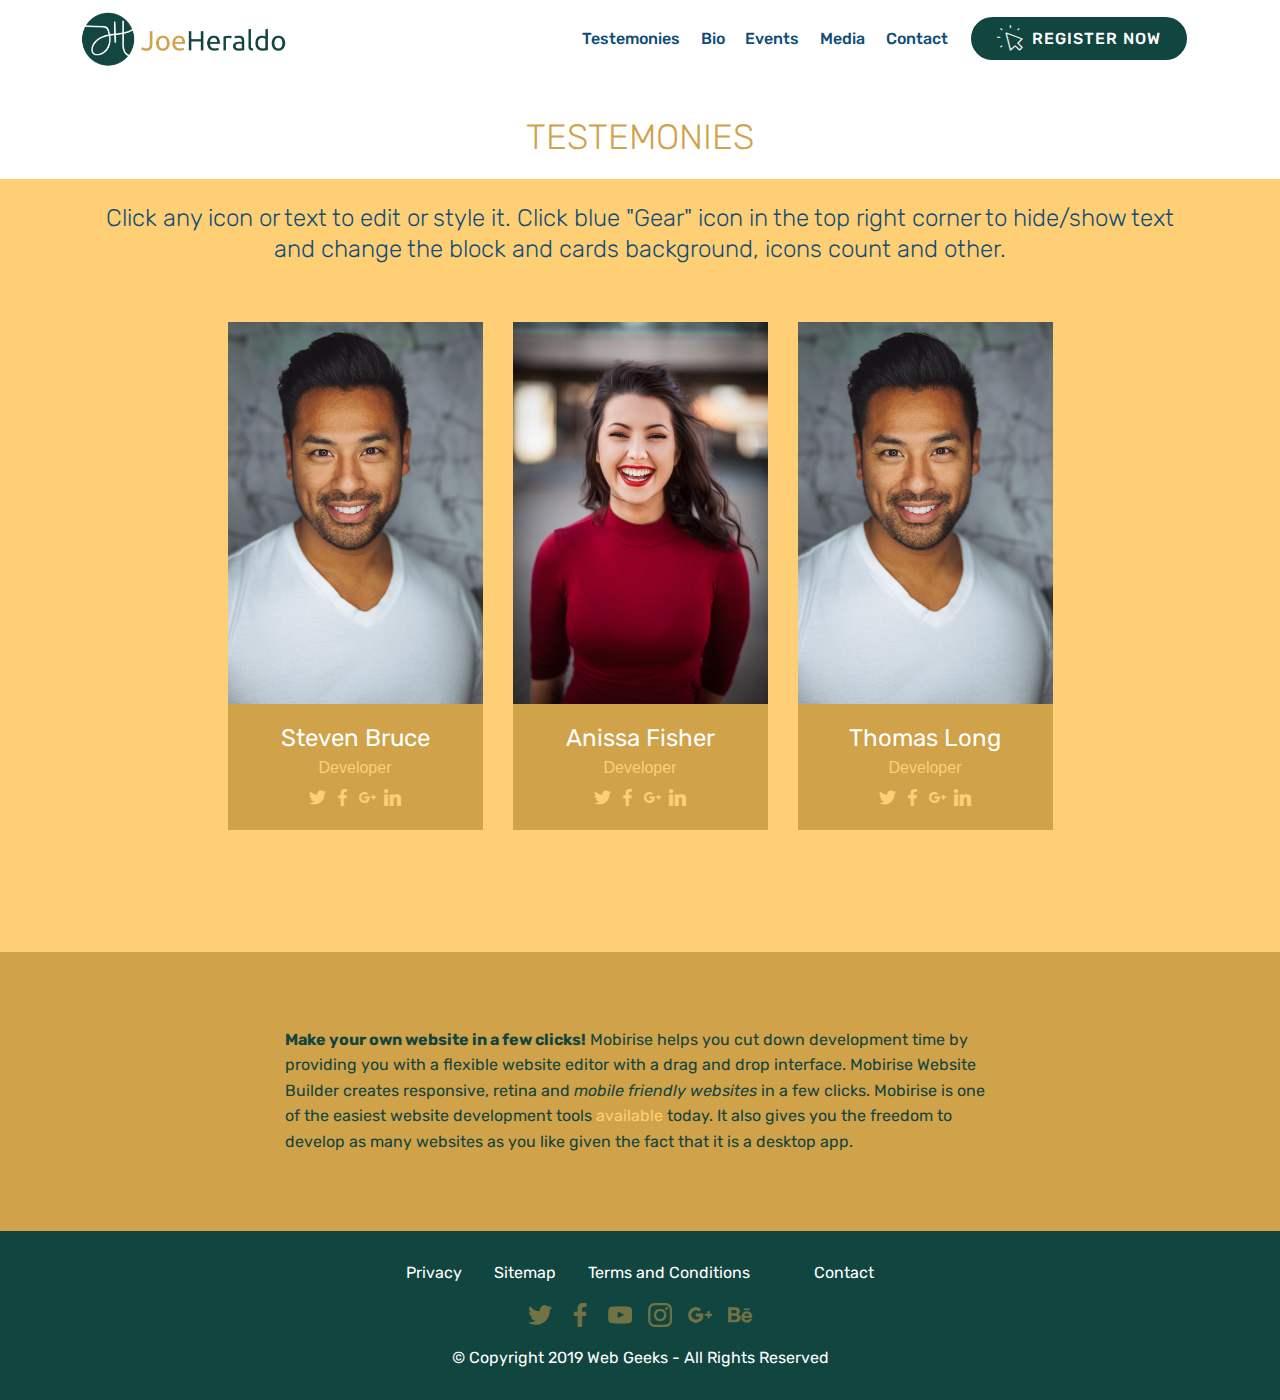
==== page1.html @ cf7f7015 "create github pages" ====
<!DOCTYPE html>
<html  >
<head>
  <!-- Site made with Mobirise Website Builder v4.10.5, https://mobirise.com -->
  <meta charset="UTF-8">
  <meta http-equiv="X-UA-Compatible" content="IE=edge">
  <meta name="generator" content="Mobirise v4.10.5, mobirise.com">
  <meta name="viewport" content="width=device-width, initial-scale=1, minimum-scale=1">
  <link rel="shortcut icon" href="assets/images/joe-heraldo-website-1-780x439.png" type="image/x-icon">
  <meta name="description" content="Site Builder Description">
  
  <title>Testemonies</title>
  <link rel="stylesheet" href="assets/web/assets/mobirise-icons/mobirise-icons.css">
  <link rel="stylesheet" href="assets/tether/tether.min.css">
  <link rel="stylesheet" href="assets/bootstrap/css/bootstrap.min.css">
  <link rel="stylesheet" href="assets/bootstrap/css/bootstrap-grid.min.css">
  <link rel="stylesheet" href="assets/bootstrap/css/bootstrap-reboot.min.css">
  <link rel="stylesheet" href="assets/dropdown/css/style.css">
  <link rel="stylesheet" href="assets/socicon/css/styles.css">
  <link rel="stylesheet" href="assets/theme/css/style.css">
  <link rel="stylesheet" href="assets/mobirise/css/mbr-additional.css" type="text/css">
  
  
  
</head>
<body>
  <section class="menu cid-rBk7ZPrTwv" once="menu" id="menu2-7">

    

    <nav class="navbar navbar-expand beta-menu navbar-dropdown align-items-center navbar-fixed-top navbar-toggleable-sm">
        <button class="navbar-toggler navbar-toggler-right" type="button" data-toggle="collapse" data-target="#navbarSupportedContent" aria-controls="navbarSupportedContent" aria-expanded="false" aria-label="Toggle navigation">
            <div class="hamburger">
                <span></span>
                <span></span>
                <span></span>
                <span></span>
            </div>
        </button>
        <div class="menu-logo">
            <div class="navbar-brand">
                <span class="navbar-logo">
                    <a href="https://mobirise.co">
                        <img src="assets/images/joe-heraldo-website-1-780x439.png" alt="Mobirise" title="" style="height: 3.8rem;">
                    </a>
                </span>
                
            </div>
        </div>
        <div class="collapse navbar-collapse" id="navbarSupportedContent">
            <ul class="navbar-nav nav-dropdown" data-app-modern-menu="true"><li class="nav-item">
                    <a class="nav-link link text-info display-4" href="https://mobirise.co">
                        Testemonies</a>
                </li>
                <li class="nav-item">
                    <a class="nav-link link text-info display-4" href="https://mobirise.co">
                        Bio</a>
                </li><li class="nav-item"><a class="nav-link link text-info display-4" href="https://mobirise.co">
                        Events</a></li><li class="nav-item"><a class="nav-link link text-info display-4" href="https://mobirise.co">
                        Media</a></li><li class="nav-item"><a class="nav-link link text-info display-4" href="https://mobirise.co">
                        Contact</a></li></ul>
            <div class="navbar-buttons mbr-section-btn"><a class="btn btn-sm btn-primary display-4" href="tel:+1-234-567-8901"><span class="mbri-cursor-click mbr-iconfont mbr-iconfont-btn"></span>
                    
                    REGISTER NOW</a></div>
        </div>
    </nav>
</section>

<section class="engine"><a href="https://mobirise.info/y">html website templates</a></section><section class="mbr-section content4 cid-rBBCcxN4Pl" id="content4-13">

    

    <div class="container">
        <div class="media-container-row">
            <div class="title col-12 col-md-8">
                <h2 class="align-center pb-3 mbr-fonts-style display-2">TESTEMONIES</h2>
                <h3 class="mbr-section-subtitle align-center mbr-light mbr-fonts-style display-5"></h3>
                
            </div>
        </div>
    </div>
</section>

<section class="team1 cid-rBk6I1K5S7" id="team1-4">
    
    
    
    <div class="container align-center">
        <h2 class="pb-3 mbr-fonts-style mbr-section-title display-2"></h2>
        <h3 class="pb-5 mbr-section-subtitle mbr-fonts-style mbr-light display-5">
            Click any icon or text to edit or style it. Click blue "Gear" icon in the top right corner to hide/show text and change the block and cards background, icons count and other.
        </h3>
        <div class="row media-row">
            
        <div class="team-item col-lg-3 col-md-6">
                <div class="item-image">
                    <img src="assets/images/face3.jpg" alt="" title="">
                </div>
                <div class="item-caption py-3">
                    <div class="item-name px-2">
                        <p class="mbr-fonts-style display-5">
                           Steven Bruce</p>
                    </div>
                    <div class="item-role px-2">
                        <p>Developer</p>
                    </div>
                    <div class="item-social pt-2">
                        <a href="https://twitter.com/mobirise" target="_blank">
                            <span class="p-1 mbr-iconfont mbr-iconfont-social socicon-twitter socicon" style="color: rgb(255, 207, 117); fill: rgb(255, 207, 117);"></span>
                        </a>
                        <a href="https://www.facebook.com/pages/Mobirise/1616226671953247" target="_blank">
                            <span class="p-1 mbr-iconfont mbr-iconfont-social socicon-facebook socicon" style="color: rgb(255, 207, 117); fill: rgb(255, 207, 117);"></span>
                        </a>
                        <a href="https://plus.google.com/u/0/+Mobirise" target="_blank">
                            <span class="p-1 mbr-iconfont mbr-iconfont-social socicon-googleplus socicon" style="color: rgb(255, 207, 117); fill: rgb(255, 207, 117);"></span>
                        </a>
                        <a href="https://www.linkedin.com/in/mobirise" target="_blank">
                            <span class="p-1 mbr-iconfont mbr-iconfont-social socicon-linkedin socicon" style="color: rgb(255, 207, 117); fill: rgb(255, 207, 117);"></span>
                        </a>
                        <a href="https://www.instagram.com/mobirise/" target="_blank">
                            
                        </a>
                        <a href="https://www.youtube.com/channel/UCt_tncVAetpK5JeM8L-8jyw" target="_blank">    
                            
                        </a>
                    </div>
                </div>
            </div><div class="team-item col-lg-3 col-md-6">
                <div class="item-image">
                    <img src="assets/images/face2.jpg" alt="" title="">
                </div>
                <div class="item-caption py-3">
                    <div class="item-name px-2">
                        <p class="mbr-fonts-style display-5">
                           Anissa Fisher</p>
                    </div>
                    <div class="item-role px-2">
                        <p>Developer</p>
                    </div>
                    <div class="item-social pt-2">
                        <a href="https://twitter.com/mobirise" target="_blank">
                            <span class="p-1 mbr-iconfont mbr-iconfont-social socicon-twitter socicon" style="color: rgb(255, 207, 117); fill: rgb(255, 207, 117);"></span>
                        </a>
                        <a href="https://www.facebook.com/pages/Mobirise/1616226671953247" target="_blank">
                            <span class="p-1 mbr-iconfont mbr-iconfont-social socicon-facebook socicon" style="color: rgb(255, 207, 117); fill: rgb(255, 207, 117);"></span>
                        </a>
                        <a href="https://plus.google.com/u/0/+Mobirise" target="_blank">
                            <span class="p-1 mbr-iconfont mbr-iconfont-social socicon-googleplus socicon" style="color: rgb(255, 207, 117); fill: rgb(255, 207, 117);"></span>
                        </a>
                        <a href="https://www.linkedin.com/in/mobirise" target="_blank">
                            <span class="p-1 mbr-iconfont mbr-iconfont-social socicon-linkedin socicon" style="color: rgb(255, 207, 117); fill: rgb(255, 207, 117);"></span>
                        </a>
                        <a href="https://www.instagram.com/mobirise/" target="_blank">
                            
                        </a>
                        <a href="https://www.youtube.com/channel/UCt_tncVAetpK5JeM8L-8jyw" target="_blank">    
                            
                        </a>
                    </div>
                </div>
            </div><div class="team-item col-lg-3 col-md-6">
                <div class="item-image">
                    <img src="assets/images/face3.jpg" alt="" title="">
                </div>
                <div class="item-caption py-3">
                    <div class="item-name px-2">
                        <p class="mbr-fonts-style display-5">
                           Thomas Long</p>
                    </div>
                    <div class="item-role px-2">
                        <p>Developer</p>
                    </div>
                    <div class="item-social pt-2">
                        <a href="https://twitter.com/mobirise" target="_blank">
                            <span class="p-1 mbr-iconfont mbr-iconfont-social socicon-twitter socicon" style="color: rgb(255, 207, 117); fill: rgb(255, 207, 117);"></span>
                        </a>
                        <a href="https://www.facebook.com/pages/Mobirise/1616226671953247" target="_blank">
                            <span class="p-1 mbr-iconfont mbr-iconfont-social socicon-facebook socicon" style="color: rgb(255, 207, 117); fill: rgb(255, 207, 117);"></span>
                        </a>
                        <a href="https://plus.google.com/u/0/+Mobirise" target="_blank">
                            <span class="p-1 mbr-iconfont mbr-iconfont-social socicon-googleplus socicon" style="color: rgb(255, 207, 117); fill: rgb(255, 207, 117);"></span>
                        </a>
                        <a href="https://www.linkedin.com/in/mobirise" target="_blank">
                            <span class="p-1 mbr-iconfont mbr-iconfont-social socicon-linkedin socicon" style="color: rgb(255, 207, 117); fill: rgb(255, 207, 117);"></span>
                        </a>
                        <a href="https://www.instagram.com/mobirise/" target="_blank">
                            
                        </a>
                        <a href="https://www.youtube.com/channel/UCt_tncVAetpK5JeM8L-8jyw" target="_blank">    
                            
                        </a>
                    </div>
                </div>
            </div></div>    
    </div>
</section>

<section class="mbr-section article content1 cid-rBBEpaNzyN" id="content1-16">
    
     

    <div class="container">
        <div class="media-container-row">
            <div class="mbr-text col-12 mbr-fonts-style display-7 col-md-8"><p>
                <strong> Make your own website in a few clicks!</strong> Mobirise helps you cut down development time by providing you with a flexible website editor with a drag and drop interface. Mobirise Website Builder creates responsive, retina and <em>mobile friendly websites</em> in a few clicks. Mobirise is one of the easiest website development tools <a href="https://mobirise.co/" class="text-success">available</a> today. It also gives you the freedom to develop as many websites as you like given the fact that it is a desktop app.</p></div>
        </div>
    </div>
</section>

<section once="footers" class="cid-rBk6OEKMW7" id="footer7-5">

    

    

    <div class="container">
        <div class="media-container-row align-center mbr-white">
            <div class="row row-links">
                <ul class="foot-menu">
                    
                    
                    
                    
                    
                <li class="foot-menu-item mbr-fonts-style display-7">Privacy</li><li class="foot-menu-item mbr-fonts-style display-7">Sitemap</li><li class="foot-menu-item mbr-fonts-style display-7">Terms and Conditions</li><li class="foot-menu-item mbr-fonts-style display-7"></li><li class="foot-menu-item mbr-fonts-style display-7">Contact</li></ul>
            </div>
            <div class="row social-row">
                <div class="social-list align-right pb-2">
                    
                    
                    
                    
                    
                    
                <div class="soc-item">
                        <a href="https://twitter.com/mobirise" target="_blank">
                            <span class="mbr-iconfont mbr-iconfont-social socicon-twitter socicon" style="color: rgb(208, 162, 74); fill: rgb(208, 162, 74);"></span>
                        </a>
                    </div><div class="soc-item">
                        <a href="https://www.facebook.com/pages/Mobirise/1616226671953247" target="_blank">
                            <span class="mbr-iconfont mbr-iconfont-social socicon-facebook socicon" style="color: rgb(208, 162, 74); fill: rgb(208, 162, 74);"></span>
                        </a>
                    </div><div class="soc-item">
                        <a href="https://www.youtube.com/c/mobirise" target="_blank">
                            <span class="mbr-iconfont mbr-iconfont-social socicon-youtube socicon" style="color: rgb(208, 162, 74); fill: rgb(208, 162, 74);"></span>
                        </a>
                    </div><div class="soc-item">
                        <a href="https://instagram.com/mobirise" target="_blank">
                            <span class="mbr-iconfont mbr-iconfont-social socicon-instagram socicon" style="color: rgb(208, 162, 74); fill: rgb(208, 162, 74);"></span>
                        </a>
                    </div><div class="soc-item">
                        <a href="https://plus.google.com/u/0/+Mobirise" target="_blank">
                            <span class="mbr-iconfont mbr-iconfont-social socicon-googleplus socicon" style="color: rgb(208, 162, 74); fill: rgb(208, 162, 74);"></span>
                        </a>
                    </div><div class="soc-item">
                        <a href="https://www.behance.net/Mobirise" target="_blank">
                            <span class="mbr-iconfont mbr-iconfont-social socicon-behance socicon" style="color: rgb(208, 162, 74); fill: rgb(208, 162, 74);"></span>
                        </a>
                    </div></div>
            </div>
            <div class="row row-copirayt">
                <p class="mbr-text mb-0 mbr-fonts-style mbr-white align-center display-7">
                    © Copyright 2019 Web Geeks - All Rights Reserved
                </p>
            </div>
        </div>
    </div>
</section>


  <script src="assets/web/assets/jquery/jquery.min.js"></script>
  <script src="assets/popper/popper.min.js"></script>
  <script src="assets/tether/tether.min.js"></script>
  <script src="assets/bootstrap/js/bootstrap.min.js"></script>
  <script src="assets/smoothscroll/smooth-scroll.js"></script>
  <script src="assets/dropdown/js/nav-dropdown.js"></script>
  <script src="assets/dropdown/js/navbar-dropdown.js"></script>
  <script src="assets/touchswipe/jquery.touch-swipe.min.js"></script>
  <script src="assets/theme/js/script.js"></script>
  
  
</body>
</html>
---- assets/web/assets/mobirise-icons/mobirise-icons.css ----
@font-face {
  font-family: 'MobiriseIcons';
  src:  url('mobirise-icons.eot?spat4u');
  src:  url('mobirise-icons.eot?spat4u#iefix') format('embedded-opentype'),
    url('mobirise-icons.ttf?spat4u') format('truetype'),
    url('mobirise-icons.woff?spat4u') format('woff'),
    url('mobirise-icons.svg?spat4u#MobiriseIcons') format('svg');
  font-weight: normal;
  font-style: normal;
}

[class^="mbri-"], [class*=" mbri-"] {
  /* use !important to prevent issues with browser extensions that change fonts */
  font-family: MobiriseIcons !important;
  speak: none;
  font-style: normal;
  font-weight: normal;
  font-variant: normal;
  text-transform: none;
  line-height: 1;

  /* Better Font Rendering =========== */
  -webkit-font-smoothing: antialiased;
  -moz-osx-font-smoothing: grayscale;
}

.mbri-add-submenu:before {
  content: "\e900";
}
.mbri-alert:before {
  content: "\e901";
}
.mbri-align-center:before {
  content: "\e902";
}
.mbri-align-justify:before {
  content: "\e903";
}
.mbri-align-left:before {
  content: "\e904";
}
.mbri-align-right:before {
  content: "\e905";
}
.mbri-android:before {
  content: "\e906";
}
.mbri-apple:before {
  content: "\e907";
}
.mbri-arrow-down:before {
  content: "\e908";
}
.mbri-arrow-next:before {
  content: "\e909";
}
.mbri-arrow-prev:before {
  content: "\e90a";
}
.mbri-arrow-up:before {
  content: "\e90b";
}
.mbri-bold:before {
  content: "\e90c";
}
.mbri-bookmark:before {
  content: "\e90d";
}
.mbri-bootstrap:before {
  content: "\e90e";
}
.mbri-briefcase:before {
  content: "\e90f";
}
.mbri-browse:before {
  content: "\e910";
}
.mbri-bulleted-list:before {
  content: "\e911";
}
.mbri-calendar:before {
  content: "\e912";
}
.mbri-camera:before {
  content: "\e913";
}
.mbri-cart-add:before {
  content: "\e914";
}
.mbri-cart-full:before {
  content: "\e915";
}
.mbri-cash:before {
  content: "\e916";
}
.mbri-change-style:before {
  content: "\e917";
}
.mbri-chat:before {
  content: "\e918";
}
.mbri-clock:before {
  content: "\e919";
}
.mbri-close:before {
  content: "\e91a";
}
.mbri-cloud:before {
  content: "\e91b";
}
.mbri-code:before {
  content: "\e91c";
}
.mbri-contact-form:before {
  content: "\e91d";
}
.mbri-credit-card:before {
  content: "\e91e";
}
.mbri-cursor-click:before {
  content: "\e91f";
}
.mbri-cust-feedback:before {
  content: "\e920";
}
.mbri-database:before {
  content: "\e921";
}
.mbri-delivery:before {
  content: "\e922";
}
.mbri-desktop:before {
  content: "\e923";
}
.mbri-devices:before {
  content: "\e924";
}
.mbri-down:before {
  content: "\e925";
}
.mbri-download:before {
  content: "\e989";
}
.mbri-drag-n-drop:before {
  content: "\e927";
}
.mbri-drag-n-drop2:before {
  content: "\e928";
}
.mbri-edit:before {
  content: "\e929";
}
.mbri-edit2:before {
  content: "\e92a";
}
.mbri-error:before {
  content: "\e92b";
}
.mbri-extension:before {
  content: "\e92c";
}
.mbri-features:before {
  content: "\e92d";
}
.mbri-file:before {
  content: "\e92e";
}
.mbri-flag:before {
  content: "\e92f";
}
.mbri-folder:before {
  content: "\e930";
}
.mbri-gift:before {
  content: "\e931";
}
.mbri-github:before {
  content: "\e932";
}
.mbri-globe:before {
  content: "\e933";
}
.mbri-globe-2:before {
  content: "\e934";
}
.mbri-growing-chart:before {
  content: "\e935";
}
.mbri-hearth:before {
  content: "\e936";
}
.mbri-help:before {
  content: "\e937";
}
.mbri-home:before {
  content: "\e938";
}
.mbri-hot-cup:before {
  content: "\e939";
}
.mbri-idea:before {
  content: "\e93a";
}
.mbri-image-gallery:before {
  content: "\e93b";
}
.mbri-image-slider:before {
  content: "\e93c";
}
.mbri-info:before {
  content: "\e93d";
}
.mbri-italic:before {
  content: "\e93e";
}
.mbri-key:before {
  content: "\e93f";
}
.mbri-laptop:before {
  content: "\e940";
}
.mbri-layers:before {
  content: "\e941";
}
.mbri-left-right:before {
  content: "\e942";
}
.mbri-left:before {
  content: "\e943";
}
.mbri-letter:before {
  content: "\e944";
}
.mbri-like:before {
  content: "\e945";
}
.mbri-link:before {
  content: "\e946";
}
.mbri-lock:before {
  content: "\e947";
}
.mbri-login:before {
  content: "\e948";
}
.mbri-logout:before {
  content: "\e949";
}
.mbri-magic-stick:before {
  content: "\e94a";
}
.mbri-map-pin:before {
  content: "\e94b";
}
.mbri-menu:before {
  content: "\e94c";
}
.mbri-mobile:before {
  content: "\e94d";
}
.mbri-mobile2:before {
  content: "\e94e";
}
.mbri-mobirise:before {
  content: "\e94f";
}
.mbri-more-horizontal:before {
  content: "\e950";
}
.mbri-more-vertical:before {
  content: "\e951";
}
.mbri-music:before {
  content: "\e952";
}
.mbri-new-file:before {
  content: "\e953";
}
.mbri-numbered-list:before {
  content: "\e954";
}
.mbri-opened-folder:before {
  content: "\e955";
}
.mbri-pages:before {
  content: "\e956";
}
.mbri-paper-plane:before {
  content: "\e957";
}
.mbri-paperclip:before {
  content: "\e958";
}
.mbri-photo:before {
  content: "\e959";
}
.mbri-photos:before {
  content: "\e95a";
}
.mbri-pin:before {
  content: "\e95b";
}
.mbri-play:before {
  content: "\e95c";
}
.mbri-plus:before {
  content: "\e95d";
}
.mbri-preview:before {
  content: "\e95e";
}
.mbri-print:before {
  content: "\e95f";
}
.mbri-protect:before {
  content: "\e960";
}
.mbri-question:before {
  content: "\e961";
}
.mbri-quote-left:before {
  content: "\e962";
}
.mbri-quote-right:before {
  content: "\e963";
}
.mbri-refresh:before {
  content: "\e964";
}
.mbri-responsive:before {
  content: "\e965";
}
.mbri-right:before {
  content: "\e966";
}
.mbri-rocket:before {
  content: "\e967";
}
.mbri-sad-face:before {
  content: "\e968";
}
.mbri-sale:before {
  content: "\e969";
}
.mbri-save:before {
  content: "\e96a";
}
.mbri-search:before {
  content: "\e96b";
}
.mbri-setting:before {
  content: "\e96c";
}
.mbri-setting2:before {
  content: "\e96d";
}
.mbri-setting3:before {
  content: "\e96e";
}
.mbri-share:before {
  content: "\e96f";
}
.mbri-shopping-bag:before {
  content: "\e970";
}
.mbri-shopping-basket:before {
  content: "\e971";
}
.mbri-shopping-cart:before {
  content: "\e972";
}
.mbri-sites:before {
  content: "\e973";
}
.mbri-smile-face:before {
  content: "\e974";
}
.mbri-speed:before {
  content: "\e975";
}
.mbri-star:before {
  content: "\e976";
}
.mbri-success:before {
  content: "\e977";
}
.mbri-sun:before {
  content: "\e978";
}
.mbri-sun2:before {
  content: "\e979";
}
.mbri-tablet:before {
  content: "\e97a";
}
.mbri-tablet-vertical:before {
  content: "\e97b";
}
.mbri-target:before {
  content: "\e97c";
}
.mbri-timer:before {
  content: "\e97d";
}
.mbri-to-ftp:before {
  content: "\e97e";
}
.mbri-to-local-drive:before {
  content: "\e97f";
}
.mbri-touch-swipe:before {
  content: "\e980";
}
.mbri-touch:before {
  content: "\e981";
}
.mbri-trash:before {
  content: "\e982";
}
.mbri-underline:before {
  content: "\e983";
}
.mbri-unlink:before {
  content: "\e984";
}
.mbri-unlock:before {
  content: "\e985";
}
.mbri-up-down:before {
  content: "\e986";
}
.mbri-up:before {
  content: "\e987";
}
.mbri-update:before {
  content: "\e988";
}
.mbri-upload:before {
 content: "\e926"; 
}
.mbri-user:before {
  content: "\e98a";
}
.mbri-user2:before {
  content: "\e98b";
}
.mbri-users:before {
  content: "\e98c";
}
.mbri-video:before {
  content: "\e98d";
}
.mbri-video-play:before {
  content: "\e98e";
}
.mbri-watch:before {
  content: "\e98f";
}
.mbri-website-theme:before {
  content: "\e990";
}
.mbri-wifi:before {
  content: "\e991";
}
.mbri-windows:before {
  content: "\e992";
}
.mbri-zoom-out:before {
  content: "\e993";
}
.mbri-redo:before {
  content: "\e994";
}
.mbri-undo:before {
  content: "\e995";
}
---- assets/dropdown/css/style.css ----
.navbar-dropdown {
  left: 0;
  padding: 0;
  position: absolute;
  right: 0;
  top: 0;
  transition: all 0.45s ease;
  z-index: 1030;
  background: #282828; }
  .navbar-dropdown .navbar-logo {
    margin-right: 0.8rem;
    transition: margin 0.3s ease-in-out;
    vertical-align: middle; }
    .navbar-dropdown .navbar-logo img {
      height: 3.125rem;
      transition: all 0.3s ease-in-out; }
    .navbar-dropdown .navbar-logo.mbr-iconfont {
      font-size: 3.125rem;
      line-height: 3.125rem; }
  .navbar-dropdown .navbar-caption {
    font-weight: 700;
    white-space: normal;
    vertical-align: -4px;
    line-height: 3.125rem !important; }
    .navbar-dropdown .navbar-caption, .navbar-dropdown .navbar-caption:hover {
      color: inherit;
      text-decoration: none; }
  .navbar-dropdown .mbr-iconfont + .navbar-caption {
    vertical-align: -1px; }
  .navbar-dropdown.navbar-fixed-top {
    position: fixed; }
  .navbar-dropdown .navbar-brand span {
    vertical-align: -4px; }
  .navbar-dropdown.bg-color.transparent {
    background: none; }
  .navbar-dropdown.navbar-short .navbar-brand {
    padding: 0.625rem 0; }
    .navbar-dropdown.navbar-short .navbar-brand span {
      vertical-align: -1px; }
  .navbar-dropdown.navbar-short .navbar-caption {
    line-height: 2.375rem !important;
    vertical-align: -2px; }
  .navbar-dropdown.navbar-short .navbar-logo {
    margin-right: 0.5rem; }
    .navbar-dropdown.navbar-short .navbar-logo img {
      height: 2.375rem; }
    .navbar-dropdown.navbar-short .navbar-logo.mbr-iconfont {
      font-size: 2.375rem;
      line-height: 2.375rem; }
  .navbar-dropdown.navbar-short .mbr-table-cell {
    height: 3.625rem; }
  .navbar-dropdown .navbar-close {
    left: 0.6875rem;
    position: fixed;
    top: 0.75rem;
    z-index: 1000; }
  .navbar-dropdown .hamburger-icon {
    content: "";
    display: inline-block;
    vertical-align: middle;
    width: 16px;
    -webkit-box-shadow: 0 -6px 0 1px #282828,0 0 0 1px #282828,0 6px 0 1px #282828;
    -moz-box-shadow: 0 -6px 0 1px #282828,0 0 0 1px #282828,0 6px 0 1px #282828;
    box-shadow: 0 -6px 0 1px #282828,0 0 0 1px #282828,0 6px 0 1px #282828; }

.dropdown-menu .dropdown-toggle[data-toggle="dropdown-submenu"]::after {
  border-bottom: 0.35em solid transparent;
  border-left: 0.35em solid;
  border-right: 0;
  border-top: 0.35em solid transparent;
  margin-left: 0.3rem; }

.dropdown-menu .dropdown-item:focus {
  outline: 0; }

.nav-dropdown {
  font-size: 0.75rem;
  font-weight: 500;
  height: auto !important; }
  .nav-dropdown .nav-btn {
    padding-left: 1rem; }
  .nav-dropdown .link {
    margin: .667em 1.667em;
    font-weight: 500;
    padding: 0;
    transition: color .2s ease-in-out; }
    .nav-dropdown .link.dropdown-toggle {
      margin-right: 2.583em; }
      .nav-dropdown .link.dropdown-toggle::after {
        margin-left: .25rem;
        border-top: 0.35em solid;
        border-right: 0.35em solid transparent;
        border-left: 0.35em solid transparent;
        border-bottom: 0; }
      .nav-dropdown .link.dropdown-toggle[aria-expanded="true"] {
        margin: 0;
        padding: 0.667em 3.263em  0.667em 1.667em; }
  .nav-dropdown .link::after,
  .nav-dropdown .dropdown-item::after {
    color: inherit; }
  .nav-dropdown .btn {
    font-size: 0.75rem;
    font-weight: 700;
    letter-spacing: 0;
    margin-bottom: 0;
    padding-left: 1.25rem;
    padding-right: 1.25rem; }
  .nav-dropdown .dropdown-menu {
    border-radius: 0;
    border: 0;
    left: 0;
    margin: 0;
    padding-bottom: 1.25rem;
    padding-top: 1.25rem;
    position: relative; }
  .nav-dropdown .dropdown-submenu {
    margin-left: 0.125rem;
    top: 0; }
  .nav-dropdown .dropdown-item {
    font-weight: 500;
    line-height: 2;
    padding: 0.3846em 4.615em 0.3846em 1.5385em;
    position: relative;
    transition: color .2s ease-in-out, background-color .2s ease-in-out; }
    .nav-dropdown .dropdown-item::after {
      margin-top: -0.3077em;
      position: absolute;
      right: 1.1538em;
      top: 50%; }
    .nav-dropdown .dropdown-item:focus, .nav-dropdown .dropdown-item:hover {
      background: none; }

@media (max-width: 767px) {
  .nav-dropdown.navbar-toggleable-sm {
    bottom: 0;
    display: none;
    left: 0;
    overflow-x: hidden;
    position: fixed;
    top: 0;
    transform: translateX(-100%);
    -ms-transform: translateX(-100%);
    -webkit-transform: translateX(-100%);
    width: 18.75rem;
    z-index: 999; } }
.nav-dropdown.navbar-toggleable-xl {
  bottom: 0;
  display: none;
  left: 0;
  overflow-x: hidden;
  position: fixed;
  top: 0;
  transform: translateX(-100%);
  -ms-transform: translateX(-100%);
  -webkit-transform: translateX(-100%);
  width: 18.75rem;
  z-index: 999; }

.nav-dropdown-sm {
  display: block !important;
  overflow-x: hidden;
  overflow: auto;
  padding-top: 3.875rem; }
  .nav-dropdown-sm::after {
    content: "";
    display: block;
    height: 3rem;
    width: 100%; }
  .nav-dropdown-sm.collapse.in ~ .navbar-close {
    display: block !important; }
  .nav-dropdown-sm.collapsing, .nav-dropdown-sm.collapse.in {
    transform: translateX(0);
    -ms-transform: translateX(0);
    -webkit-transform: translateX(0);
    transition: all 0.25s ease-out;
    -webkit-transition: all 0.25s ease-out;
    background: #282828; }
  .nav-dropdown-sm.collapsing[aria-expanded="false"] {
    transform: translateX(-100%);
    -ms-transform: translateX(-100%);
    -webkit-transform: translateX(-100%); }
  .nav-dropdown-sm .nav-item {
    display: block;
    margin-left: 0 !important;
    padding-left: 0; }
  .nav-dropdown-sm .link,
  .nav-dropdown-sm .dropdown-item {
    border-top: 1px dotted rgba(255, 255, 255, 0.1);
    font-size: 0.8125rem;
    line-height: 1.6;
    margin: 0 !important;
    padding: 0.875rem 2.4rem 0.875rem 1.5625rem !important;
    position: relative;
    white-space: normal; }
    .nav-dropdown-sm .link:focus, .nav-dropdown-sm .link:hover,
    .nav-dropdown-sm .dropdown-item:focus,
    .nav-dropdown-sm .dropdown-item:hover {
      background: rgba(0, 0, 0, 0.2) !important;
      color: #c0a375; }
  .nav-dropdown-sm .nav-btn {
    position: relative;
    padding: 1.5625rem 1.5625rem 0 1.5625rem; }
    .nav-dropdown-sm .nav-btn::before {
      border-top: 1px dotted rgba(255, 255, 255, 0.1);
      content: "";
      left: 0;
      position: absolute;
      top: 0;
      width: 100%; }
    .nav-dropdown-sm .nav-btn + .nav-btn {
      padding-top: 0.625rem; }
      .nav-dropdown-sm .nav-btn + .nav-btn::before {
        display: none; }
  .nav-dropdown-sm .btn {
    padding: 0.625rem 0; }
  .nav-dropdown-sm .dropdown-toggle[data-toggle="dropdown-submenu"]::after {
    margin-left: .25rem;
    border-top: 0.35em solid;
    border-right: 0.35em solid transparent;
    border-left: 0.35em solid transparent;
    border-bottom: 0; }
  .nav-dropdown-sm .dropdown-toggle[data-toggle="dropdown-submenu"][aria-expanded="true"]::after {
    border-top: 0;
    border-right: 0.35em solid transparent;
    border-left: 0.35em solid transparent;
    border-bottom: 0.35em solid; }
  .nav-dropdown-sm .dropdown-menu {
    margin: 0;
    padding: 0;
    position: relative;
    top: 0;
    left: 0;
    width: 100%;
    border: 0;
    float: none;
    border-radius: 0;
    background: none; }
  .nav-dropdown-sm .dropdown-submenu {
    left: 100%;
    margin-left: 0.125rem;
    margin-top: -1.25rem;
    top: 0; }

.navbar-toggleable-sm .nav-dropdown .dropdown-menu {
  position: absolute; }

.navbar-toggleable-sm .nav-dropdown .dropdown-submenu {
  left: 100%;
  margin-left: 0.125rem;
  margin-top: -1.25rem;
  top: 0; }

.navbar-toggleable-sm.opened .nav-dropdown .dropdown-menu {
  position: relative; }

.navbar-toggleable-sm.opened .nav-dropdown .dropdown-submenu {
  left: 0;
  margin-left: 00rem;
  margin-top: 0rem;
  top: 0; }

.is-builder .nav-dropdown.collapsing {
  transition: none !important; }

/*# sourceMappingURL=style.css.map */
---- assets/socicon/css/styles.css ----
@charset "UTF-8";

@font-face {
  font-family: "socicon";
  src:url("../fonts/socicon.eot");
  src:url("../fonts/socicon.eot?#iefix") format("embedded-opentype"),
    url("../fonts/socicon.woff") format("woff"),
    url("../fonts/socicon.ttf") format("truetype"),
    url("../fonts/socicon.svg#socicon") format("svg");
  font-weight: normal;
  font-style: normal;

}

[data-icon]:before {
  font-family: "socicon" !important;
  content: attr(data-icon);
  font-style: normal !important;
  font-weight: normal !important;
  font-variant: normal !important;
  text-transform: none !important;
  speak: none;
  line-height: 1;
  -webkit-font-smoothing: antialiased;
  -moz-osx-font-smoothing: grayscale;
}

[class^="socicon-"]:before,
[class*=" socicon-"]:before {
  font-family: "socicon" !important;
  font-style: normal !important;
  font-weight: normal !important;
  font-variant: normal !important;
  text-transform: none !important;
  speak: none;
  line-height: 1;
  -webkit-font-smoothing: antialiased;
  -moz-osx-font-smoothing: grayscale;
}

.socicon-modelmayhem:before {
  content: "\e000";
}
.socicon-mixcloud:before {
  content: "\e001";
}
.socicon-drupal:before {
  content: "\e002";
}
.socicon-swarm:before {
  content: "\e003";
}
.socicon-istock:before {
  content: "\e004";
}
.socicon-yammer:before {
  content: "\e005";
}
.socicon-ello:before {
  content: "\e006";
}
.socicon-stackoverflow:before {
  content: "\e007";
}
.socicon-persona:before {
  content: "\e008";
}
.socicon-triplej:before {
  content: "\e009";
}
.socicon-houzz:before {
  content: "\e00a";
}
.socicon-rss:before {
  content: "\e00b";
}
.socicon-paypal:before {
  content: "\e00c";
}
.socicon-odnoklassniki:before {
  content: "\e00d";
}
.socicon-airbnb:before {
  content: "\e00e";
}
.socicon-periscope:before {
  content: "\e00f";
}
.socicon-outlook:before {
  content: "\e010";
}
.socicon-coderwall:before {
  content: "\e011";
}
.socicon-tripadvisor:before {
  content: "\e012";
}
.socicon-appnet:before {
  content: "\e013";
}
.socicon-goodreads:before {
  content: "\e014";
}
.socicon-tripit:before {
  content: "\e015";
}
.socicon-lanyrd:before {
  content: "\e016";
}
.socicon-slideshare:before {
  content: "\e017";
}
.socicon-buffer:before {
  content: "\e018";
}
.socicon-disqus:before {
  content: "\e019";
}
.socicon-vkontakte:before {
  content: "\e01a";
}
.socicon-whatsapp:before {
  content: "\e01b";
}
.socicon-patreon:before {
  content: "\e01c";
}
.socicon-storehouse:before {
  content: "\e01d";
}
.socicon-pocket:before {
  content: "\e01e";
}
.socicon-mail:before {
  content: "\e01f";
}
.socicon-blogger:before {
  content: "\e020";
}
.socicon-technorati:before {
  content: "\e021";
}
.socicon-reddit:before {
  content: "\e022";
}
.socicon-dribbble:before {
  content: "\e023";
}
.socicon-stumbleupon:before {
  content: "\e024";
}
.socicon-digg:before {
  content: "\e025";
}
.socicon-envato:before {
  content: "\e026";
}
.socicon-behance:before {
  content: "\e027";
}
.socicon-delicious:before {
  content: "\e028";
}
.socicon-deviantart:before {
  content: "\e029";
}
.socicon-forrst:before {
  content: "\e02a";
}
.socicon-play:before {
  content: "\e02b";
}
.socicon-zerply:before {
  content: "\e02c";
}
.socicon-wikipedia:before {
  content: "\e02d";
}
.socicon-apple:before {
  content: "\e02e";
}
.socicon-flattr:before {
  content: "\e02f";
}
.socicon-github:before {
  content: "\e030";
}
.socicon-renren:before {
  content: "\e031";
}
.socicon-friendfeed:before {
  content: "\e032";
}
.socicon-newsvine:before {
  content: "\e033";
}
.socicon-identica:before {
  content: "\e034";
}
.socicon-bebo:before {
  content: "\e035";
}
.socicon-zynga:before {
  content: "\e036";
}
.socicon-steam:before {
  content: "\e037";
}
.socicon-xbox:before {
  content: "\e038";
}
.socicon-windows:before {
  content: "\e039";
}
.socicon-qq:before {
  content: "\e03a";
}
.socicon-douban:before {
  content: "\e03b";
}
.socicon-meetup:before {
  content: "\e03c";
}
.socicon-playstation:before {
  content: "\e03d";
}
.socicon-android:before {
  content: "\e03e";
}
.socicon-snapchat:before {
  content: "\e03f";
}
.socicon-twitter:before {
  content: "\e040";
}
.socicon-facebook:before {
  content: "\e041";
}
.socicon-googleplus:before {
  content: "\e042";
}
.socicon-pinterest:before {
  content: "\e043";
}
.socicon-foursquare:before {
  content: "\e044";
}
.socicon-yahoo:before {
  content: "\e045";
}
.socicon-skype:before {
  content: "\e046";
}
.socicon-yelp:before {
  content: "\e047";
}
.socicon-feedburner:before {
  content: "\e048";
}
.socicon-linkedin:before {
  content: "\e049";
}
.socicon-viadeo:before {
  content: "\e04a";
}
.socicon-xing:before {
  content: "\e04b";
}
.socicon-myspace:before {
  content: "\e04c";
}
.socicon-soundcloud:before {
  content: "\e04d";
}
.socicon-spotify:before {
  content: "\e04e";
}
.socicon-grooveshark:before {
  content: "\e04f";
}
.socicon-lastfm:before {
  content: "\e050";
}
.socicon-youtube:before {
  content: "\e051";
}
.socicon-vimeo:before {
  content: "\e052";
}
.socicon-dailymotion:before {
  content: "\e053";
}
.socicon-vine:before {
  content: "\e054";
}
.socicon-flickr:before {
  content: "\e055";
}
.socicon-500px:before {
  content: "\e056";
}
.socicon-wordpress:before {
  content: "\e058";
}
.socicon-tumblr:before {
  content: "\e059";
}
.socicon-twitch:before {
  content: "\e05a";
}
.socicon-8tracks:before {
  content: "\e05b";
}
.socicon-amazon:before {
  content: "\e05c";
}
.socicon-icq:before {
  content: "\e05d";
}
.socicon-smugmug:before {
  content: "\e05e";
}
.socicon-ravelry:before {
  content: "\e05f";
}
.socicon-weibo:before {
  content: "\e060";
}
.socicon-baidu:before {
  content: "\e061";
}
.socicon-angellist:before {
  content: "\e062";
}
.socicon-ebay:before {
  content: "\e063";
}
.socicon-imdb:before {
  content: "\e064";
}
.socicon-stayfriends:before {
  content: "\e065";
}
.socicon-residentadvisor:before {
  content: "\e066";
}
.socicon-google:before {
  content: "\e067";
}
.socicon-yandex:before {
  content: "\e068";
}
.socicon-sharethis:before {
  content: "\e069";
}
.socicon-bandcamp:before {
  content: "\e06a";
}
.socicon-itunes:before {
  content: "\e06b";
}
.socicon-deezer:before {
  content: "\e06c";
}
.socicon-telegram:before {
  content: "\e06e";
}
.socicon-openid:before {
  content: "\e06f";
}
.socicon-amplement:before {
  content: "\e070";
}
.socicon-viber:before {
  content: "\e071";
}
.socicon-zomato:before {
  content: "\e072";
}
.socicon-draugiem:before {
  content: "\e074";
}
.socicon-endomodo:before {
  content: "\e075";
}
.socicon-filmweb:before {
  content: "\e076";
}
.socicon-stackexchange:before {
  content: "\e077";
}
.socicon-wykop:before {
  content: "\e078";
}
.socicon-teamspeak:before {
  content: "\e079";
}
.socicon-teamviewer:before {
  content: "\e07a";
}
.socicon-ventrilo:before {
  content: "\e07b";
}
.socicon-younow:before {
  content: "\e07c";
}
.socicon-raidcall:before {
  content: "\e07d";
}
.socicon-mumble:before {
  content: "\e07e";
}
.socicon-medium:before {
  content: "\e06d";
}
.socicon-bebee:before {
  content: "\e07f";
}
.socicon-hitbox:before {
  content: "\e080";
}
.socicon-reverbnation:before {
  content: "\e081";
}
.socicon-formulr:before {
  content: "\e082";
}
.socicon-instagram:before {
  content: "\e057";
}
.socicon-battlenet:before {
  content: "\e083";
}
.socicon-chrome:before {
  content: "\e084";
}
.socicon-discord:before {
  content: "\e086";
}
.socicon-issuu:before {
  content: "\e087";
}
.socicon-macos:before {
  content: "\e088";
}
.socicon-firefox:before {
  content: "\e089";
}
.socicon-opera:before {
  content: "\e08d";
}
.socicon-keybase:before {
  content: "\e090";
}
.socicon-alliance:before {
  content: "\e091";
}
.socicon-livejournal:before {
  content: "\e092";
}
.socicon-googlephotos:before {
  content: "\e093";
}
.socicon-horde:before {
  content: "\e094";
}
.socicon-etsy:before {
  content: "\e095";
}
.socicon-zapier:before {
  content: "\e096";
}
.socicon-google-scholar:before {
  content: "\e097";
}
.socicon-researchgate:before {
  content: "\e098";
}
.socicon-wechat:before {
  content: "\e099";
}
.socicon-strava:before {
  content: "\e09a";
}
.socicon-line:before {
  content: "\e09b";
}
.socicon-lyft:before {
  content: "\e09c";
}
.socicon-uber:before {
  content: "\e09d";
}
.socicon-songkick:before {
  content: "\e09e";
}
.socicon-viewbug:before {
  content: "\e09f";
}
.socicon-googlegroups:before {
  content: "\e0a0";
}
.socicon-quora:before {
  content: "\e073";
}
.socicon-diablo:before {
  content: "\e085";
}
.socicon-blizzard:before {
  content: "\e0a1";
}
.socicon-hearthstone:before {
  content: "\e08b";
}
.socicon-heroes:before {
  content: "\e08a";
}
.socicon-overwatch:before {
  content: "\e08c";
}
.socicon-warcraft:before {
  content: "\e08e";
}
.socicon-starcraft:before {
  content: "\e08f";
}
.socicon-beam:before {
  content: "\e0a2";
}
.socicon-curse:before {
  content: "\e0a3";
}
.socicon-player:before {
  content: "\e0a4";
}
.socicon-streamjar:before {
  content: "\e0a5";
}
.socicon-nintendo:before {
  content: "\e0a6";
}
.socicon-hellocoton:before {
  content: "\e0a7";
}
---- assets/theme/css/style.css ----
/*!
 * Mobirise v4 theme (https://mobirise.com/)
 * Copyright 2017 Mobirise
 */
section {
  background-color: #eeeeee; }

section,
.container,
.container-fluid {
  position: relative;
  word-wrap: break-word; }

a.mbr-iconfont:hover {
  text-decoration: none; }

.article .lead p, .article .lead ul, .article .lead ol, .article .lead pre, .article .lead blockquote {
  margin-bottom: 0; }

a {
  font-style: normal;
  font-weight: 400;
  cursor: pointer; }
  a, a:hover {
    text-decoration: none; }

figure {
  margin-bottom: 0; }

body {
  color: #232323; }

h1, h2, h3, h4, h5, h6,
.h1, .h2, .h3, .h4, .h5, .h6,
.display-1, .display-2, .display-3, .display-4 {
  line-height: 1;
  word-break: break-word;
  word-wrap: break-word; }

b, strong {
  font-weight: bold; }

blockquote {
  padding: 10px 0 10px 20px;
  position: relative;
  border-left: 2px solid;
  border-color: #ff3366; }

input:-webkit-autofill, input:-webkit-autofill:hover, input:-webkit-autofill:focus, input:-webkit-autofill:active {
  transition-delay: 9999s;
  transition-property: background-color, color; }

textarea[type="hidden"] {
  display: none; }

body {
  position: relative; }

section {
  background-position: 50% 50%;
  background-repeat: no-repeat;
  background-size: cover; }
  section .mbr-background-video,
  section .mbr-background-video-preview {
    position: absolute;
    bottom: 0;
    left: 0;
    right: 0;
    top: 0; }

.hidden {
  visibility: hidden; }

.mbr-z-index20 {
  z-index: 20; }

/*! Base colors */
.mbr-white {
  color: #ffffff; }

.mbr-black {
  color: #000000; }

.mbr-bg-white {
  background-color: #ffffff; }

.mbr-bg-black {
  background-color: #000000; }

/*! Text-aligns */
.align-left {
  text-align: left; }

.align-center {
  text-align: center; }

.align-right {
  text-align: right; }

@media (max-width: 767px) {
  .align-left, .align-center, .align-right, .mbr-section-btn, .mbr-section-title {
    text-align: center; } }
/*! Font-weight  */
.mbr-light {
  font-weight: 300; }

.mbr-regular {
  font-weight: 400; }

.mbr-semibold {
  font-weight: 500; }

.mbr-bold {
  font-weight: 700; }

/*! Media  */
.media-size-item {
  -webkit-flex: 1 1 auto;
  -moz-flex: 1 1 auto;
  -ms-flex: 1 1 auto;
  -o-flex: 1 1 auto;
  flex: 1 1 auto; }

.media-content {
  -webkit-flex-basis: 100%;
  flex-basis: 100%; }

.media-container-row {
  display: -ms-flexbox;
  display: -webkit-flex;
  display: flex;
  -webkit-flex-direction: row;
  -ms-flex-direction: row;
  flex-direction: row;
  -webkit-flex-wrap: wrap;
  -ms-flex-wrap: wrap;
  flex-wrap: wrap;
  -webkit-justify-content: center;
  -ms-flex-pack: center;
  justify-content: center;
  -webkit-align-content: center;
  -ms-flex-line-pack: center;
  align-content: center;
  -webkit-align-items: start;
  -ms-flex-align: start;
  align-items: start; }
  .media-container-row .media-size-item {
    width: 400px; }

.media-container-column {
  display: -ms-flexbox;
  display: -webkit-flex;
  display: flex;
  -webkit-flex-direction: column;
  -ms-flex-direction: column;
  flex-direction: column;
  -webkit-flex-wrap: wrap;
  -ms-flex-wrap: wrap;
  flex-wrap: wrap;
  -webkit-justify-content: center;
  -ms-flex-pack: center;
  justify-content: center;
  -webkit-align-content: center;
  -ms-flex-line-pack: center;
  align-content: center;
  -webkit-align-items: stretch;
  -ms-flex-align: stretch;
  align-items: stretch; }
  .media-container-column > * {
    width: 100%; }

@media (min-width: 992px) {
  .media-container-row {
    -webkit-flex-wrap: nowrap;
    -ms-flex-wrap: nowrap;
    flex-wrap: nowrap; } }
figure {
  overflow: hidden; }

figure[mbr-media-size] {
  transition: width 0.1s; }

.mbr-figure img, .mbr-figure iframe {
  display: block;
  width: 100%; }

.card {
  background-color: transparent;
  border: none; }

.card-box {
  width: 100%; }

.card-img {
  text-align: center;
  flex-shrink: 0;
  -webkit-flex-shrink: 0; }

.media {
  max-width: 100%;
  margin: 0 auto; }

.mbr-figure {
  -ms-flex-item-align: center;
  -ms-grid-row-align: center;
  -webkit-align-self: center;
  align-self: center; }

.media-container > div {
  max-width: 100%; }

.mbr-figure img, .card-img img {
  width: 100%; }

@media (max-width: 991px) {
  .media-size-item {
    width: auto !important; }

  .media {
    width: auto; }

  .mbr-figure {
    width: 100% !important; } }
/*! Buttons */
.mbr-section-btn {
  margin-left: -.25rem;
  margin-right: -.25rem;
  font-size: 0; }

nav .mbr-section-btn {
  margin-left: 0rem;
  margin-right: 0rem; }

/*! Btn icon margin */
.btn .mbr-iconfont, .btn.btn-sm .mbr-iconfont {
  cursor: pointer;
  margin-right: 0.5rem; }

.btn.btn-md .mbr-iconfont, .btn.btn-md .mbr-iconfont {
  margin-right: 0.8rem; }

.mbr-regular {
  font-weight: 400; }

.mbr-semibold {
  font-weight: 500; }

.mbr-bold {
  font-weight: 700; }

[type="submit"] {
  -webkit-appearance: none; }

/*! Full-screen */
.mbr-fullscreen .mbr-overlay {
  min-height: 100vh; }

.mbr-fullscreen {
  display: flex;
  display: -webkit-flex;
  display: -moz-flex;
  display: -ms-flex;
  display: -o-flex;
  align-items: center;
  -webkit-align-items: center;
  min-height: 100vh;
  padding-top: 3rem;
  padding-bottom: 3rem; }

/*! Map */
.map {
  height: 25rem;
  position: relative; }
  .map iframe {
    width: 100%;
    height: 100%; }

/* Form */
.form-asterisk {
  font-family: initial;
  position: absolute;
  top: -2px;
  font-weight: normal; }

/*! Scroll to top arrow */
.mbr-arrow-up {
  bottom: 25px;
  right: 90px;
  position: fixed;
  text-align: right;
  z-index: 5000;
  color: #ffffff;
  font-size: 32px;
  transform: rotate(180deg);
  -webkit-transform: rotate(180deg); }

.mbr-arrow-up a {
  background: rgba(0, 0, 0, 0.2);
  border-radius: 3px;
  color: #fff;
  display: inline-block;
  height: 60px;
  width: 60px;
  outline-style: none !important;
  position: relative;
  text-decoration: none;
  transition: all .3s ease-in-out;
  cursor: pointer;
  text-align: center; }
  .mbr-arrow-up a:hover {
    background-color: rgba(0, 0, 0, 0.4); }
  .mbr-arrow-up a i {
    line-height: 60px; }

.mbr-arrow-up-icon {
  display: block;
  color: #fff; }

.mbr-arrow-up-icon::before {
  content: "\203a";
  display: inline-block;
  font-family: serif;
  font-size: 32px;
  line-height: 1;
  font-style: normal;
  position: relative;
  top: 6px;
  left: -4px;
  -webkit-transform: rotate(-90deg);
  transform: rotate(-90deg); }

/*! Arrow Down */
.mbr-arrow {
  position: absolute;
  bottom: 45px;
  left: 50%;
  width: 60px;
  height: 60px;
  cursor: pointer;
  background-color: rgba(80, 80, 80, 0.5);
  border-radius: 50%;
  -webkit-transform: translateX(-50%);
  transform: translateX(-50%); }
  .mbr-arrow > a {
    display: inline-block;
    text-decoration: none;
    outline-style: none;
    -webkit-animation: arrowdown 1.7s ease-in-out infinite;
    animation: arrowdown 1.7s ease-in-out infinite; }
    .mbr-arrow > a > i {
      position: absolute;
      top: -2px;
      left: 15px;
      font-size: 2rem; }

@keyframes arrowdown {
  0% {
    transform: translateY(0px);
    -webkit-transform: translateY(0px); }
  50% {
    transform: translateY(-5px);
    -webkit-transform: translateY(-5px); }
  100% {
    transform: translateY(0px);
    -webkit-transform: translateY(0px); } }
@-webkit-keyframes arrowdown {
  0% {
    transform: translateY(0px);
    -webkit-transform: translateY(0px); }
  50% {
    transform: translateY(-5px);
    -webkit-transform: translateY(-5px); }
  100% {
    transform: translateY(0px);
    -webkit-transform: translateY(0px); } }
@media (max-width: 500px) {
  .mbr-arrow-up {
    left: 50%;
    right: auto;
    transform: translateX(-50%) rotate(180deg);
    -webkit-transform: translateX(-50%) rotate(180deg); } }
/*Gradients animation*/
@keyframes gradient-animation {
  from {
    background-position: 0% 100%;
    animation-timing-function: ease-in-out; }
  to {
    background-position: 100% 0%;
    animation-timing-function: ease-in-out; } }
@-webkit-keyframes gradient-animation {
  from {
    background-position: 0% 100%;
    animation-timing-function: ease-in-out; }
  to {
    background-position: 100% 0%;
    animation-timing-function: ease-in-out; } }
.bg-gradient {
  background-size: 200% 200%;
  animation: gradient-animation 5s infinite alternate;
  -webkit-animation: gradient-animation 5s infinite alternate; }

.menu .navbar-brand {
  display: -webkit-flex; }
  .menu .navbar-brand span {
    display: flex;
    display: -webkit-flex; }
  .menu .navbar-brand .navbar-caption-wrap {
    display: -webkit-flex; }
  .menu .navbar-brand .navbar-logo img {
    display: -webkit-flex; }
@media (min-width: 768px) and (max-width: 991px) {
  .menu .navbar-toggleable-sm .navbar-nav {
    display: -webkit-box;
    display: -webkit-flex;
    display: -ms-flexbox; } }
@media (max-width: 991px) {
  .menu .navbar-collapse {
    max-height: 93.5vh; }
    .menu .navbar-collapse.show {
      overflow: auto; } }
@media (min-width: 992px) {
  .menu .navbar-nav.nav-dropdown {
    display: -webkit-flex; }
  .menu .navbar-toggleable-sm .navbar-collapse {
    display: -webkit-flex !important; } }
@media (max-width: 767px) {
  .menu .navbar-collapse {
    max-height: 80vh; } }

.navbar {
  display: -webkit-flex;
  -webkit-flex-wrap: wrap;
  -webkit-align-items: center;
  -webkit-justify-content: space-between; }

.navbar-collapse {
  -webkit-flex-basis: 100%;
  -webkit-flex-grow: 1;
  -webkit-align-items: center; }

.nav-dropdown .link {
  padding: .667em 1.667em !important;
  margin: 0 !important; }

.nav {
  display: -webkit-flex;
  -webkit-flex-wrap: wrap; }

.row {
  display: -webkit-flex;
  -webkit-flex-wrap: wrap; }

.justify-content-center {
  -webkit-justify-content: center; }

.form-inline {
  display: -webkit-flex;
  -webkit-flex-flow: row wrap;
  -webkit-align-items: center; }

.card-wrapper {
  -webkit-flex: 1; }

.carousel-control {
  z-index: 10;
  display: -webkit-flex;
  -webkit-align-items: center;
  -webkit-justify-content: center; }

.carousel-controls {
  display: -webkit-flex; }

.media {
  display: -webkit-flex; }

.form-group:focus {
  outline: none; }

.jq-selectbox__select {
  padding: 1.07em .5em;
  position: absolute;
  top: 0;
  left: 0;
  width: 100%; }

.jq-selectbox__dropdown {
  position: absolute;
  top: 100% !important;
  left: 0 !important;
  width: 100% !important; }

.jq-selectbox__trigger-arrow {
  transform: translateY(-50%); }

.jq-selectbox li {
  padding: 1.07em .5em; }

input[type="range"] {
  padding-left: 0 !important;
  padding-right: 0 !important; }

.modal-dialog, .modal-content {
  height: 100%; }

.modal-dialog .carousel-inner {
  height: 100%;
  height: -webkit-fill-available;
  height: fill-available; }

.carousel-item {
  text-align: center; }

.carousel-item img {
  margin: auto; }

/*# sourceMappingURL=style.css.map */
.engine {
	position: absolute;
	text-indent: -2400px;
	text-align: center;
	padding: 0;
	top: 0;
	left: -2400px;
}
---- assets/mobirise/css/mbr-additional.css ----
@import url(https://fonts.googleapis.com/css?family=Rubik:300,300i,400,400i,500,500i,700,700i,900,900i);





body {
  font-style: normal;
  line-height: 1.5;
}
.mbr-section-title {
  font-style: normal;
  line-height: 1.2;
}
.mbr-section-subtitle {
  line-height: 1.3;
}
.mbr-text {
  font-style: normal;
  line-height: 1.6;
}
.display-1 {
  font-family: 'Rubik', sans-serif;
  font-size: 4.25rem;
}
.display-1 > .mbr-iconfont {
  font-size: 6.8rem;
}
.display-2 {
  font-family: 'Rubik', sans-serif;
  font-size: 2.2rem;
}
.display-2 > .mbr-iconfont {
  font-size: 3.52rem;
}
.display-4 {
  font-family: 'Rubik', sans-serif;
  font-size: 1rem;
}
.display-4 > .mbr-iconfont {
  font-size: 1.6rem;
}
.display-5 {
  font-family: 'Rubik', sans-serif;
  font-size: 1.5rem;
}
.display-5 > .mbr-iconfont {
  font-size: 2.4rem;
}
.display-7 {
  font-family: 'Rubik', sans-serif;
  font-size: 1rem;
}
.display-7 > .mbr-iconfont {
  font-size: 1.6rem;
}
/* ---- Fluid typography for mobile devices ---- */
/* 1.4 - font scale ratio ( bootstrap == 1.42857 ) */
/* 100vw - current viewport width */
/* (48 - 20)  48 == 48rem == 768px, 20 == 20rem == 320px(minimal supported viewport) */
/* 0.65 - min scale variable, may vary */
@media (max-width: 768px) {
  .display-1 {
    font-size: 3.4rem;
    font-size: calc( 2.1374999999999997rem + (4.25 - 2.1374999999999997) * ((100vw - 20rem) / (48 - 20)));
    line-height: calc( 1.4 * (2.1374999999999997rem + (4.25 - 2.1374999999999997) * ((100vw - 20rem) / (48 - 20))));
  }
  .display-2 {
    font-size: 1.76rem;
    font-size: calc( 1.42rem + (2.2 - 1.42) * ((100vw - 20rem) / (48 - 20)));
    line-height: calc( 1.4 * (1.42rem + (2.2 - 1.42) * ((100vw - 20rem) / (48 - 20))));
  }
  .display-4 {
    font-size: 0.8rem;
    font-size: calc( 1rem + (1 - 1) * ((100vw - 20rem) / (48 - 20)));
    line-height: calc( 1.4 * (1rem + (1 - 1) * ((100vw - 20rem) / (48 - 20))));
  }
  .display-5 {
    font-size: 1.2rem;
    font-size: calc( 1.175rem + (1.5 - 1.175) * ((100vw - 20rem) / (48 - 20)));
    line-height: calc( 1.4 * (1.175rem + (1.5 - 1.175) * ((100vw - 20rem) / (48 - 20))));
  }
}
/* Buttons */
.btn {
  font-weight: 500;
  border-width: 2px;
  font-style: normal;
  letter-spacing: 1px;
  margin: .4rem .8rem;
  white-space: normal;
  -webkit-transition: all 0.3s ease-in-out;
  -moz-transition: all 0.3s ease-in-out;
  transition: all 0.3s ease-in-out;
  display: inline-flex;
  align-items: center;
  justify-content: center;
  word-break: break-word;
  -webkit-align-items: center;
  -webkit-justify-content: center;
  display: -webkit-inline-flex;
  padding: 1rem 3rem;
  border-radius: 3px;
}
.btn-sm {
  font-weight: 500;
  letter-spacing: 1px;
  -webkit-transition: all 0.3s ease-in-out;
  -moz-transition: all 0.3s ease-in-out;
  transition: all 0.3s ease-in-out;
  padding: 0.6rem 1.5rem;
  border-radius: 3px;
}
.btn-md {
  font-weight: 500;
  letter-spacing: 1px;
  margin: .4rem .8rem !important;
  -webkit-transition: all 0.3s ease-in-out;
  -moz-transition: all 0.3s ease-in-out;
  transition: all 0.3s ease-in-out;
  padding: 1rem 3rem;
  border-radius: 3px;
}
.btn-lg {
  font-weight: 500;
  letter-spacing: 1px;
  margin: .4rem .8rem !important;
  -webkit-transition: all 0.3s ease-in-out;
  -moz-transition: all 0.3s ease-in-out;
  transition: all 0.3s ease-in-out;
  padding: 1.2rem 3.2rem;
  border-radius: 3px;
}
.bg-primary {
  background-color: #11453f !important;
}
.bg-success {
  background-color: #ffcf75 !important;
}
.bg-info {
  background-color: #114d78 !important;
}
.bg-warning {
  background-color: #6d91ab !important;
}
.bg-danger {
  background-color: #d0a24a !important;
}
.btn-primary,
.btn-primary:active {
  background-color: #11453f !important;
  border-color: #11453f !important;
  color: #ffffff !important;
}
.btn-primary:hover,
.btn-primary:focus,
.btn-primary.focus,
.btn-primary.active {
  color: #ffffff !important;
  background-color: #020807 !important;
  border-color: #020807 !important;
}
.btn-primary.disabled,
.btn-primary:disabled {
  color: #ffffff !important;
  background-color: #020807 !important;
  border-color: #020807 !important;
}
.btn-secondary,
.btn-secondary:active {
  background-color: #11453f !important;
  border-color: #11453f !important;
  color: #ffffff !important;
}
.btn-secondary:hover,
.btn-secondary:focus,
.btn-secondary.focus,
.btn-secondary.active {
  color: #ffffff !important;
  background-color: #020807 !important;
  border-color: #020807 !important;
}
.btn-secondary.disabled,
.btn-secondary:disabled {
  color: #ffffff !important;
  background-color: #020807 !important;
  border-color: #020807 !important;
}
.btn-info,
.btn-info:active {
  background-color: #114d78 !important;
  border-color: #114d78 !important;
  color: #ffffff !important;
}
.btn-info:hover,
.btn-info:focus,
.btn-info.focus,
.btn-info.active {
  color: #ffffff !important;
  background-color: #082235 !important;
  border-color: #082235 !important;
}
.btn-info.disabled,
.btn-info:disabled {
  color: #ffffff !important;
  background-color: #082235 !important;
  border-color: #082235 !important;
}
.btn-success,
.btn-success:active {
  background-color: #ffcf75 !important;
  border-color: #ffcf75 !important;
  color: #754c00 !important;
}
.btn-success:hover,
.btn-success:focus,
.btn-success.focus,
.btn-success.active {
  color: #754c00 !important;
  background-color: #ffb428 !important;
  border-color: #ffb428 !important;
}
.btn-success.disabled,
.btn-success:disabled {
  color: #754c00 !important;
  background-color: #ffb428 !important;
  border-color: #ffb428 !important;
}
.btn-warning,
.btn-warning:active {
  background-color: #6d91ab !important;
  border-color: #6d91ab !important;
  color: #ffffff !important;
}
.btn-warning:hover,
.btn-warning:focus,
.btn-warning.focus,
.btn-warning.active {
  color: #ffffff !important;
  background-color: #4a6a81 !important;
  border-color: #4a6a81 !important;
}
.btn-warning.disabled,
.btn-warning:disabled {
  color: #ffffff !important;
  background-color: #4a6a81 !important;
  border-color: #4a6a81 !important;
}
.btn-danger,
.btn-danger:active {
  background-color: #d0a24a !important;
  border-color: #d0a24a !important;
  color: #ffffff !important;
}
.btn-danger:hover,
.btn-danger:focus,
.btn-danger.focus,
.btn-danger.active {
  color: #ffffff !important;
  background-color: #a37a2a !important;
  border-color: #a37a2a !important;
}
.btn-danger.disabled,
.btn-danger:disabled {
  color: #ffffff !important;
  background-color: #a37a2a !important;
  border-color: #a37a2a !important;
}
.btn-white {
  color: #333333 !important;
}
.btn-white,
.btn-white:active {
  background-color: #ffffff !important;
  border-color: #ffffff !important;
  color: #808080 !important;
}
.btn-white:hover,
.btn-white:focus,
.btn-white.focus,
.btn-white.active {
  color: #808080 !important;
  background-color: #d9d9d9 !important;
  border-color: #d9d9d9 !important;
}
.btn-white.disabled,
.btn-white:disabled {
  color: #808080 !important;
  background-color: #d9d9d9 !important;
  border-color: #d9d9d9 !important;
}
.btn-black,
.btn-black:active {
  background-color: #333333 !important;
  border-color: #333333 !important;
  color: #ffffff !important;
}
.btn-black:hover,
.btn-black:focus,
.btn-black.focus,
.btn-black.active {
  color: #ffffff !important;
  background-color: #0d0d0d !important;
  border-color: #0d0d0d !important;
}
.btn-black.disabled,
.btn-black:disabled {
  color: #ffffff !important;
  background-color: #0d0d0d !important;
  border-color: #0d0d0d !important;
}
.btn-primary-outline,
.btn-primary-outline:active {
  background: none;
  border-color: #000000;
  color: #000000;
}
.btn-primary-outline:hover,
.btn-primary-outline:focus,
.btn-primary-outline.focus,
.btn-primary-outline.active {
  color: #ffffff;
  background-color: #11453f;
  border-color: #11453f;
}
.btn-primary-outline.disabled,
.btn-primary-outline:disabled {
  color: #ffffff !important;
  background-color: #11453f !important;
  border-color: #11453f !important;
}
.btn-secondary-outline,
.btn-secondary-outline:active {
  background: none;
  border-color: #000000;
  color: #000000;
}
.btn-secondary-outline:hover,
.btn-secondary-outline:focus,
.btn-secondary-outline.focus,
.btn-secondary-outline.active {
  color: #ffffff;
  background-color: #11453f;
  border-color: #11453f;
}
.btn-secondary-outline.disabled,
.btn-secondary-outline:disabled {
  color: #ffffff !important;
  background-color: #11453f !important;
  border-color: #11453f !important;
}
.btn-info-outline,
.btn-info-outline:active {
  background: none;
  border-color: #04141f;
  color: #04141f;
}
.btn-info-outline:hover,
.btn-info-outline:focus,
.btn-info-outline.focus,
.btn-info-outline.active {
  color: #ffffff;
  background-color: #114d78;
  border-color: #114d78;
}
.btn-info-outline.disabled,
.btn-info-outline:disabled {
  color: #ffffff !important;
  background-color: #114d78 !important;
  border-color: #114d78 !important;
}
.btn-success-outline,
.btn-success-outline:active {
  background: none;
  border-color: #ffac0f;
  color: #ffac0f;
}
.btn-success-outline:hover,
.btn-success-outline:focus,
.btn-success-outline.focus,
.btn-success-outline.active {
  color: #754c00;
  background-color: #ffcf75;
  border-color: #ffcf75;
}
.btn-success-outline.disabled,
.btn-success-outline:disabled {
  color: #754c00 !important;
  background-color: #ffcf75 !important;
  border-color: #ffcf75 !important;
}
.btn-warning-outline,
.btn-warning-outline:active {
  background: none;
  border-color: #415d71;
  color: #415d71;
}
.btn-warning-outline:hover,
.btn-warning-outline:focus,
.btn-warning-outline.focus,
.btn-warning-outline.active {
  color: #ffffff;
  background-color: #6d91ab;
  border-color: #6d91ab;
}
.btn-warning-outline.disabled,
.btn-warning-outline:disabled {
  color: #ffffff !important;
  background-color: #6d91ab !important;
  border-color: #6d91ab !important;
}
.btn-danger-outline,
.btn-danger-outline:active {
  background: none;
  border-color: #8f6b25;
  color: #8f6b25;
}
.btn-danger-outline:hover,
.btn-danger-outline:focus,
.btn-danger-outline.focus,
.btn-danger-outline.active {
  color: #ffffff;
  background-color: #d0a24a;
  border-color: #d0a24a;
}
.btn-danger-outline.disabled,
.btn-danger-outline:disabled {
  color: #ffffff !important;
  background-color: #d0a24a !important;
  border-color: #d0a24a !important;
}
.btn-black-outline,
.btn-black-outline:active {
  background: none;
  border-color: #000000;
  color: #000000;
}
.btn-black-outline:hover,
.btn-black-outline:focus,
.btn-black-outline.focus,
.btn-black-outline.active {
  color: #ffffff;
  background-color: #333333;
  border-color: #333333;
}
.btn-black-outline.disabled,
.btn-black-outline:disabled {
  color: #ffffff !important;
  background-color: #333333 !important;
  border-color: #333333 !important;
}
.btn-white-outline,
.btn-white-outline:active,
.btn-white-outline.active {
  background: none;
  border-color: #ffffff;
  color: #ffffff;
}
.btn-white-outline:hover,
.btn-white-outline:focus,
.btn-white-outline.focus {
  color: #333333;
  background-color: #ffffff;
  border-color: #ffffff;
}
.text-primary {
  color: #11453f !important;
}
.text-secondary {
  color: #11453f !important;
}
.text-success {
  color: #ffcf75 !important;
}
.text-info {
  color: #114d78 !important;
}
.text-warning {
  color: #6d91ab !important;
}
.text-danger {
  color: #d0a24a !important;
}
.text-white {
  color: #ffffff !important;
}
.text-black {
  color: #000000 !important;
}
a.text-primary:hover,
a.text-primary:focus {
  color: #000000 !important;
}
a.text-secondary:hover,
a.text-secondary:focus {
  color: #000000 !important;
}
a.text-success:hover,
a.text-success:focus {
  color: #ffac0f !important;
}
a.text-info:hover,
a.text-info:focus {
  color: #04141f !important;
}
a.text-warning:hover,
a.text-warning:focus {
  color: #415d71 !important;
}
a.text-danger:hover,
a.text-danger:focus {
  color: #8f6b25 !important;
}
a.text-white:hover,
a.text-white:focus {
  color: #b3b3b3 !important;
}
a.text-black:hover,
a.text-black:focus {
  color: #4d4d4d !important;
}
.alert-success {
  background-color: #70c770;
}
.alert-info {
  background-color: #114d78;
}
.alert-warning {
  background-color: #6d91ab;
}
.alert-danger {
  background-color: #d0a24a;
}
.mbr-section-btn a.btn:not(.btn-form) {
  border-radius: 100px;
}
.mbr-section-btn a.btn:not(.btn-form):hover,
.mbr-section-btn a.btn:not(.btn-form):focus {
  box-shadow: none !important;
}
.mbr-section-btn a.btn:not(.btn-form):hover,
.mbr-section-btn a.btn:not(.btn-form):focus {
  box-shadow: 0 10px 40px 0 rgba(0, 0, 0, 0.2) !important;
  -webkit-box-shadow: 0 10px 40px 0 rgba(0, 0, 0, 0.2) !important;
}
.mbr-gallery-filter li a {
  border-radius: 100px !important;
}
.mbr-gallery-filter li.active .btn {
  background-color: #11453f;
  border-color: #11453f;
  color: #ffffff;
}
.mbr-gallery-filter li.active .btn:focus {
  box-shadow: none;
}
.nav-tabs .nav-link {
  border-radius: 100px !important;
}
.btn-form {
  border-radius: 0;
}
.btn-form:hover {
  cursor: pointer;
}
a,
a:hover {
  color: #11453f;
}
.mbr-plan-header.bg-primary .mbr-plan-subtitle,
.mbr-plan-header.bg-primary .mbr-plan-price-desc {
  color: #63d9cb;
}
.mbr-plan-header.bg-success .mbr-plan-subtitle,
.mbr-plan-header.bg-success .mbr-plan-price-desc {
  color: #ffffff;
}
.mbr-plan-header.bg-info .mbr-plan-subtitle,
.mbr-plan-header.bg-info .mbr-plan-price-desc {
  color: #2893e1;
}
.mbr-plan-header.bg-warning .mbr-plan-subtitle,
.mbr-plan-header.bg-warning .mbr-plan-price-desc {
  color: #beceda;
}
.mbr-plan-header.bg-danger .mbr-plan-subtitle,
.mbr-plan-header.bg-danger .mbr-plan-price-desc {
  color: #faf5ec;
}
/* Scroll to top button*/
.scrollToTop_wraper {
  display: none;
}
#scrollToTop a i:before {
  content: '';
  position: absolute;
  height: 40%;
  top: 25%;
  background: #fff;
  width: 2px;
  left: calc(50% - 1px);
}
#scrollToTop a i:after {
  content: '';
  position: absolute;
  display: block;
  border-top: 2px solid #fff;
  border-right: 2px solid #fff;
  width: 40%;
  height: 40%;
  left: 30%;
  bottom: 30%;
  transform: rotate(135deg);
  -webkit-transform: rotate(135deg);
}
/* Others*/
.note-check a[data-value=Rubik] {
  font-style: normal;
}
.mbr-arrow a {
  color: #ffffff;
}
@media (max-width: 767px) {
  .mbr-arrow {
    display: none;
  }
}
.form-control-label {
  position: relative;
  cursor: pointer;
  margin-bottom: .357em;
  padding: 0;
}
.alert {
  color: #ffffff;
  border-radius: 0;
  border: 0;
  font-size: .875rem;
  line-height: 1.5;
  margin-bottom: 1.875rem;
  padding: 1.25rem;
  position: relative;
}
.alert.alert-form::after {
  background-color: inherit;
  bottom: -7px;
  content: "";
  display: block;
  height: 14px;
  left: 50%;
  margin-left: -7px;
  position: absolute;
  transform: rotate(45deg);
  width: 14px;
  -webkit-transform: rotate(45deg);
}
.form-control {
  background-color: #f5f5f5;
  box-shadow: none;
  color: #565656;
  font-family: 'Rubik', sans-serif;
  font-size: 1rem;
  line-height: 1.43;
  min-height: 3.5em;
  padding: 1.07em .5em;
}
.form-control > .mbr-iconfont {
  font-size: 1.6rem;
}
.form-control,
.form-control:focus {
  border: 1px solid #e8e8e8;
}
.form-active .form-control:invalid {
  border-color: red;
}
.mbr-overlay {
  background-color: #000;
  bottom: 0;
  left: 0;
  opacity: .5;
  position: absolute;
  right: 0;
  top: 0;
  z-index: 0;
  pointer-events: none;
}
blockquote {
  font-style: italic;
  padding: 10px 0 10px 20px;
  font-size: 1.09rem;
  position: relative;
  border-color: #11453f;
  border-width: 3px;
}
ul,
ol,
pre,
blockquote {
  margin-bottom: 2.3125rem;
}
pre {
  background: #f4f4f4;
  padding: 10px 24px;
  white-space: pre-wrap;
}
.inactive {
  -webkit-user-select: none;
  -moz-user-select: none;
  -ms-user-select: none;
  user-select: none;
  pointer-events: none;
  -webkit-user-drag: none;
  user-drag: none;
}
.mbr-section__comments .row {
  justify-content: center;
  -webkit-justify-content: center;
}
/* Forms */
.mbr-form .btn {
  margin: .4rem 0;
}
.mbr-form .input-group-btn a.btn {
  border-radius: 100px !important;
}
.mbr-form .input-group-btn a.btn:hover {
  box-shadow: 0 10px 40px 0 rgba(0, 0, 0, 0.2);
}
.mbr-form .input-group-btn button[type="submit"] {
  border-radius: 100px !important;
  padding: 1rem 3rem;
}
.mbr-form .input-group-btn button[type="submit"]:hover {
  box-shadow: 0 10px 40px 0 rgba(0, 0, 0, 0.2);
}
.form2 .form-control {
  border-top-left-radius: 100px;
  border-bottom-left-radius: 100px;
}
.form2 .input-group-btn a.btn {
  border-top-left-radius: 0 !important;
  border-bottom-left-radius: 0 !important;
}
.form2 .input-group-btn button[type="submit"] {
  border-top-left-radius: 0 !important;
  border-bottom-left-radius: 0 !important;
}
.form3 input[type="email"] {
  border-radius: 100px !important;
}
@media (max-width: 349px) {
  .form2 input[type="email"] {
    border-radius: 100px !important;
  }
  .form2 .input-group-btn a.btn {
    border-radius: 100px !important;
  }
  .form2 .input-group-btn button[type="submit"] {
    border-radius: 100px !important;
  }
}
@media (max-width: 767px) {
  .btn {
    font-size: .75rem !important;
  }
  .btn .mbr-iconfont {
    font-size: 1rem !important;
  }
}
/* Social block */
.btn-social {
  font-size: 20px;
  border-radius: 50%;
  padding: 0;
  width: 44px;
  height: 44px;
  line-height: 44px;
  text-align: center;
  position: relative;
  border: 2px solid #c0a375;
  border-color: #11453f;
  color: #232323;
  cursor: pointer;
}
.btn-social i {
  top: 0;
  line-height: 44px;
  width: 44px;
}
.btn-social:hover {
  color: #fff;
  background: #11453f;
}
.btn-social + .btn {
  margin-left: .1rem;
}
/* Footer */
.mbr-footer-content li::before,
.mbr-footer .mbr-contacts li::before {
  background: #11453f;
}
.mbr-footer-content li a:hover,
.mbr-footer .mbr-contacts li a:hover {
  color: #11453f;
}
.footer3 input[type="email"],
.footer4 input[type="email"] {
  border-radius: 100px !important;
}
.footer3 .input-group-btn a.btn,
.footer4 .input-group-btn a.btn {
  border-radius: 100px !important;
}
.footer3 .input-group-btn button[type="submit"],
.footer4 .input-group-btn button[type="submit"] {
  border-radius: 100px !important;
}
/* Headers*/
.header13 .form-inline input[type="email"],
.header14 .form-inline input[type="email"] {
  border-radius: 100px;
}
.header13 .form-inline input[type="text"],
.header14 .form-inline input[type="text"] {
  border-radius: 100px;
}
.header13 .form-inline input[type="tel"],
.header14 .form-inline input[type="tel"] {
  border-radius: 100px;
}
.header13 .form-inline a.btn,
.header14 .form-inline a.btn {
  border-radius: 100px;
}
.header13 .form-inline button,
.header14 .form-inline button {
  border-radius: 100px !important;
}
.offset-1 {
  margin-left: 8.33333%;
}
.offset-2 {
  margin-left: 16.66667%;
}
.offset-3 {
  margin-left: 25%;
}
.offset-4 {
  margin-left: 33.33333%;
}
.offset-5 {
  margin-left: 41.66667%;
}
.offset-6 {
  margin-left: 50%;
}
.offset-7 {
  margin-left: 58.33333%;
}
.offset-8 {
  margin-left: 66.66667%;
}
.offset-9 {
  margin-left: 75%;
}
.offset-10 {
  margin-left: 83.33333%;
}
.offset-11 {
  margin-left: 91.66667%;
}
@media (min-width: 576px) {
  .offset-sm-0 {
    margin-left: 0%;
  }
  .offset-sm-1 {
    margin-left: 8.33333%;
  }
  .offset-sm-2 {
    margin-left: 16.66667%;
  }
  .offset-sm-3 {
    margin-left: 25%;
  }
  .offset-sm-4 {
    margin-left: 33.33333%;
  }
  .offset-sm-5 {
    margin-left: 41.66667%;
  }
  .offset-sm-6 {
    margin-left: 50%;
  }
  .offset-sm-7 {
    margin-left: 58.33333%;
  }
  .offset-sm-8 {
    margin-left: 66.66667%;
  }
  .offset-sm-9 {
    margin-left: 75%;
  }
  .offset-sm-10 {
    margin-left: 83.33333%;
  }
  .offset-sm-11 {
    margin-left: 91.66667%;
  }
}
@media (min-width: 768px) {
  .offset-md-0 {
    margin-left: 0%;
  }
  .offset-md-1 {
    margin-left: 8.33333%;
  }
  .offset-md-2 {
    margin-left: 16.66667%;
  }
  .offset-md-3 {
    margin-left: 25%;
  }
  .offset-md-4 {
    margin-left: 33.33333%;
  }
  .offset-md-5 {
    margin-left: 41.66667%;
  }
  .offset-md-6 {
    margin-left: 50%;
  }
  .offset-md-7 {
    margin-left: 58.33333%;
  }
  .offset-md-8 {
    margin-left: 66.66667%;
  }
  .offset-md-9 {
    margin-left: 75%;
  }
  .offset-md-10 {
    margin-left: 83.33333%;
  }
  .offset-md-11 {
    margin-left: 91.66667%;
  }
}
@media (min-width: 992px) {
  .offset-lg-0 {
    margin-left: 0%;
  }
  .offset-lg-1 {
    margin-left: 8.33333%;
  }
  .offset-lg-2 {
    margin-left: 16.66667%;
  }
  .offset-lg-3 {
    margin-left: 25%;
  }
  .offset-lg-4 {
    margin-left: 33.33333%;
  }
  .offset-lg-5 {
    margin-left: 41.66667%;
  }
  .offset-lg-6 {
    margin-left: 50%;
  }
  .offset-lg-7 {
    margin-left: 58.33333%;
  }
  .offset-lg-8 {
    margin-left: 66.66667%;
  }
  .offset-lg-9 {
    margin-left: 75%;
  }
  .offset-lg-10 {
    margin-left: 83.33333%;
  }
  .offset-lg-11 {
    margin-left: 91.66667%;
  }
}
@media (min-width: 1200px) {
  .offset-xl-0 {
    margin-left: 0%;
  }
  .offset-xl-1 {
    margin-left: 8.33333%;
  }
  .offset-xl-2 {
    margin-left: 16.66667%;
  }
  .offset-xl-3 {
    margin-left: 25%;
  }
  .offset-xl-4 {
    margin-left: 33.33333%;
  }
  .offset-xl-5 {
    margin-left: 41.66667%;
  }
  .offset-xl-6 {
    margin-left: 50%;
  }
  .offset-xl-7 {
    margin-left: 58.33333%;
  }
  .offset-xl-8 {
    margin-left: 66.66667%;
  }
  .offset-xl-9 {
    margin-left: 75%;
  }
  .offset-xl-10 {
    margin-left: 83.33333%;
  }
  .offset-xl-11 {
    margin-left: 91.66667%;
  }
}
.navbar-toggler {
  -webkit-align-self: flex-start;
  -ms-flex-item-align: start;
  align-self: flex-start;
  padding: 0.25rem 0.75rem;
  font-size: 1.25rem;
  line-height: 1;
  background: transparent;
  border: 1px solid transparent;
  -webkit-border-radius: 0.25rem;
  border-radius: 0.25rem;
}
.navbar-toggler:focus,
.navbar-toggler:hover {
  text-decoration: none;
}
.navbar-toggler-icon {
  display: inline-block;
  width: 1.5em;
  height: 1.5em;
  vertical-align: middle;
  content: "";
  background: no-repeat center center;
  -webkit-background-size: 100% 100%;
  -o-background-size: 100% 100%;
  background-size: 100% 100%;
}
.navbar-toggler-left {
  position: absolute;
  left: 1rem;
}
.navbar-toggler-right {
  position: absolute;
  right: 1rem;
}
@media (max-width: 575px) {
  .navbar-toggleable .navbar-nav .dropdown-menu {
    position: static;
    float: none;
  }
  .navbar-toggleable > .container {
    padding-right: 0;
    padding-left: 0;
  }
}
@media (min-width: 576px) {
  .navbar-toggleable {
    -webkit-box-orient: horizontal;
    -webkit-box-direction: normal;
    -webkit-flex-direction: row;
    -ms-flex-direction: row;
    flex-direction: row;
    -webkit-flex-wrap: nowrap;
    -ms-flex-wrap: nowrap;
    flex-wrap: nowrap;
    -webkit-box-align: center;
    -webkit-align-items: center;
    -ms-flex-align: center;
    align-items: center;
  }
  .navbar-toggleable .navbar-nav {
    -webkit-box-orient: horizontal;
    -webkit-box-direction: normal;
    -webkit-flex-direction: row;
    -ms-flex-direction: row;
    flex-direction: row;
  }
  .navbar-toggleable .navbar-nav .nav-link {
    padding-right: .5rem;
    padding-left: .5rem;
  }
  .navbar-toggleable > .container {
    display: -webkit-box;
    display: -webkit-flex;
    display: -ms-flexbox;
    display: flex;
    -webkit-flex-wrap: nowrap;
    -ms-flex-wrap: nowrap;
    flex-wrap: nowrap;
    -webkit-box-align: center;
    -webkit-align-items: center;
    -ms-flex-align: center;
    align-items: center;
  }
  .navbar-toggleable .navbar-collapse {
    display: -webkit-box !important;
    display: -webkit-flex !important;
    display: -ms-flexbox !important;
    display: flex !important;
    width: 100%;
  }
  .navbar-toggleable .navbar-toggler {
    display: none;
  }
}
@media (max-width: 767px) {
  .navbar-toggleable-sm .navbar-nav .dropdown-menu {
    position: static;
    float: none;
  }
  .navbar-toggleable-sm > .container {
    padding-right: 0;
    padding-left: 0;
  }
}
@media (min-width: 768px) {
  .navbar-toggleable-sm {
    -webkit-box-orient: horizontal;
    -webkit-box-direction: normal;
    -webkit-flex-direction: row;
    -ms-flex-direction: row;
    flex-direction: row;
    -webkit-flex-wrap: nowrap;
    -ms-flex-wrap: nowrap;
    flex-wrap: nowrap;
    -webkit-box-align: center;
    -webkit-align-items: center;
    -ms-flex-align: center;
    align-items: center;
  }
  .navbar-toggleable-sm .navbar-nav {
    -webkit-box-orient: horizontal;
    -webkit-box-direction: normal;
    -webkit-flex-direction: row;
    -ms-flex-direction: row;
    flex-direction: row;
  }
  .navbar-toggleable-sm .navbar-nav .nav-link {
    padding-right: .5rem;
    padding-left: .5rem;
  }
  .navbar-toggleable-sm > .container {
    display: -webkit-box;
    display: -webkit-flex;
    display: -ms-flexbox;
    display: flex;
    -webkit-flex-wrap: nowrap;
    -ms-flex-wrap: nowrap;
    flex-wrap: nowrap;
    -webkit-box-align: center;
    -webkit-align-items: center;
    -ms-flex-align: center;
    align-items: center;
  }
  .navbar-toggleable-sm .navbar-collapse {
    display: none;
    width: 100%;
  }
  .navbar-toggleable-sm .navbar-toggler {
    display: none;
  }
}
@media (max-width: 991px) {
  .navbar-toggleable-md .navbar-nav .dropdown-menu {
    position: static;
    float: none;
  }
  .navbar-toggleable-md > .container {
    padding-right: 0;
    padding-left: 0;
  }
}
@media (min-width: 992px) {
  .navbar-toggleable-md {
    -webkit-box-orient: horizontal;
    -webkit-box-direction: normal;
    -webkit-flex-direction: row;
    -ms-flex-direction: row;
    flex-direction: row;
    -webkit-flex-wrap: nowrap;
    -ms-flex-wrap: nowrap;
    flex-wrap: nowrap;
    -webkit-box-align: center;
    -webkit-align-items: center;
    -ms-flex-align: center;
    align-items: center;
  }
  .navbar-toggleable-md .navbar-nav {
    -webkit-box-orient: horizontal;
    -webkit-box-direction: normal;
    -webkit-flex-direction: row;
    -ms-flex-direction: row;
    flex-direction: row;
  }
  .navbar-toggleable-md .navbar-nav .nav-link {
    padding-right: .5rem;
    padding-left: .5rem;
  }
  .navbar-toggleable-md > .container {
    display: -webkit-box;
    display: -webkit-flex;
    display: -ms-flexbox;
    display: flex;
    -webkit-flex-wrap: nowrap;
    -ms-flex-wrap: nowrap;
    flex-wrap: nowrap;
    -webkit-box-align: center;
    -webkit-align-items: center;
    -ms-flex-align: center;
    align-items: center;
  }
  .navbar-toggleable-md .navbar-collapse {
    display: -webkit-box !important;
    display: -webkit-flex !important;
    display: -ms-flexbox !important;
    display: flex !important;
    width: 100%;
  }
  .navbar-toggleable-md .navbar-toggler {
    display: none;
  }
}
@media (max-width: 1199px) {
  .navbar-toggleable-lg .navbar-nav .dropdown-menu {
    position: static;
    float: none;
  }
  .navbar-toggleable-lg > .container {
    padding-right: 0;
    padding-left: 0;
  }
}
@media (min-width: 1200px) {
  .navbar-toggleable-lg {
    -webkit-box-orient: horizontal;
    -webkit-box-direction: normal;
    -webkit-flex-direction: row;
    -ms-flex-direction: row;
    flex-direction: row;
    -webkit-flex-wrap: nowrap;
    -ms-flex-wrap: nowrap;
    flex-wrap: nowrap;
    -webkit-box-align: center;
    -webkit-align-items: center;
    -ms-flex-align: center;
    align-items: center;
  }
  .navbar-toggleable-lg .navbar-nav {
    -webkit-box-orient: horizontal;
    -webkit-box-direction: normal;
    -webkit-flex-direction: row;
    -ms-flex-direction: row;
    flex-direction: row;
  }
  .navbar-toggleable-lg .navbar-nav .nav-link {
    padding-right: .5rem;
    padding-left: .5rem;
  }
  .navbar-toggleable-lg > .container {
    display: -webkit-box;
    display: -webkit-flex;
    display: -ms-flexbox;
    display: flex;
    -webkit-flex-wrap: nowrap;
    -ms-flex-wrap: nowrap;
    flex-wrap: nowrap;
    -webkit-box-align: center;
    -webkit-align-items: center;
    -ms-flex-align: center;
    align-items: center;
  }
  .navbar-toggleable-lg .navbar-collapse {
    display: -webkit-box !important;
    display: -webkit-flex !important;
    display: -ms-flexbox !important;
    display: flex !important;
    width: 100%;
  }
  .navbar-toggleable-lg .navbar-toggler {
    display: none;
  }
}
.navbar-toggleable-xl {
  -webkit-box-orient: horizontal;
  -webkit-box-direction: normal;
  -webkit-flex-direction: row;
  -ms-flex-direction: row;
  flex-direction: row;
  -webkit-flex-wrap: nowrap;
  -ms-flex-wrap: nowrap;
  flex-wrap: nowrap;
  -webkit-box-align: center;
  -webkit-align-items: center;
  -ms-flex-align: center;
  align-items: center;
}
.navbar-toggleable-xl .navbar-nav .dropdown-menu {
  position: static;
  float: none;
}
.navbar-toggleable-xl > .container {
  padding-right: 0;
  padding-left: 0;
}
.navbar-toggleable-xl .navbar-nav {
  -webkit-box-orient: horizontal;
  -webkit-box-direction: normal;
  -webkit-flex-direction: row;
  -ms-flex-direction: row;
  flex-direction: row;
}
.navbar-toggleable-xl .navbar-nav .nav-link {
  padding-right: .5rem;
  padding-left: .5rem;
}
.navbar-toggleable-xl > .container {
  display: -webkit-box;
  display: -webkit-flex;
  display: -ms-flexbox;
  display: flex;
  -webkit-flex-wrap: nowrap;
  -ms-flex-wrap: nowrap;
  flex-wrap: nowrap;
  -webkit-box-align: center;
  -webkit-align-items: center;
  -ms-flex-align: center;
  align-items: center;
}
.navbar-toggleable-xl .navbar-collapse {
  display: -webkit-box !important;
  display: -webkit-flex !important;
  display: -ms-flexbox !important;
  display: flex !important;
  width: 100%;
}
.navbar-toggleable-xl .navbar-toggler {
  display: none;
}
.card-img {
  width: auto;
}
.menu .navbar.collapsed:not(.beta-menu) {
  flex-direction: column;
  -webkit-flex-direction: column;
}
.carousel-item.active,
.carousel-item-next,
.carousel-item-prev {
  display: -webkit-box;
  display: -webkit-flex;
  display: -ms-flexbox;
  display: flex;
}
.note-air-layout .dropup .dropdown-menu,
.note-air-layout .navbar-fixed-bottom .dropdown .dropdown-menu {
  bottom: initial !important;
}
html,
body {
  height: auto;
  min-height: 100vh;
}
.dropup .dropdown-toggle::after {
  display: none;
}
@media screen and (-ms-high-contrast: active), (-ms-high-contrast: none) {
  .card-wrapper {
    flex: auto!important;
  }
}
.jq-selectbox li:hover,
.jq-selectbox li.selected {
  background-color: #11453f;
  color: #ffffff;
}
.jq-selectbox .jq-selectbox__trigger-arrow,
.jq-number__spin.minus:after,
.jq-number__spin.plus:after {
  transition: 0.4s;
  border-top-color: currentColor;
  border-bottom-color: currentColor;
}
.jq-selectbox:hover .jq-selectbox__trigger-arrow,
.jq-number__spin.minus:hover:after,
.jq-number__spin.plus:hover:after {
  border-top-color: #11453f;
  border-bottom-color: #11453f;
}
.xdsoft_datetimepicker .xdsoft_calendar td.xdsoft_default,
.xdsoft_datetimepicker .xdsoft_calendar td.xdsoft_current,
.xdsoft_datetimepicker .xdsoft_timepicker .xdsoft_time_box > div > div.xdsoft_current {
  color: #ffffff !important;
  background-color: #11453f !important;
  box-shadow: none!important;
}
.xdsoft_datetimepicker .xdsoft_calendar td:hover,
.xdsoft_datetimepicker .xdsoft_timepicker .xdsoft_time_box > div > div:hover {
  color: #ffffff !important;
  background: #11453f !important;
  box-shadow: none !important;
}
.cid-rBkceUmjWw .navbar {
  background: #ffffff;
  transition: none;
  min-height: 77px;
  padding: .5rem 0;
}
.cid-rBkceUmjWw .navbar-dropdown.bg-color.transparent.opened {
  background: #ffffff;
}
.cid-rBkceUmjWw a {
  font-style: normal;
}
.cid-rBkceUmjWw .nav-item span {
  padding-right: 0.4em;
  line-height: 0.5em;
  vertical-align: text-bottom;
  position: relative;
  text-decoration: none;
}
.cid-rBkceUmjWw .nav-item a {
  display: -webkit-flex;
  align-items: center;
  justify-content: center;
  padding: 0.7rem 0 !important;
  margin: 0rem .65rem !important;
  -webkit-align-items: center;
  -webkit-justify-content: center;
}
.cid-rBkceUmjWw .nav-item:focus,
.cid-rBkceUmjWw .nav-link:focus {
  outline: none;
}
.cid-rBkceUmjWw .btn {
  padding: 0.4rem 1.5rem;
  display: -webkit-inline-flex;
  align-items: center;
  -webkit-align-items: center;
}
.cid-rBkceUmjWw .btn .mbr-iconfont {
  font-size: 1.6rem;
}
.cid-rBkceUmjWw .menu-logo {
  margin-right: auto;
}
.cid-rBkceUmjWw .menu-logo .navbar-brand {
  display: flex;
  margin-left: 5rem;
  padding: 0;
  transition: padding .2s;
  min-height: 3.8rem;
  -webkit-align-items: center;
  align-items: center;
}
.cid-rBkceUmjWw .menu-logo .navbar-brand .navbar-caption-wrap {
  display: flex;
  -webkit-align-items: center;
  align-items: center;
  word-break: break-word;
  min-width: 7rem;
  margin: .3rem 0;
}
.cid-rBkceUmjWw .menu-logo .navbar-brand .navbar-caption-wrap .navbar-caption {
  line-height: 1.2rem !important;
  padding-right: 2rem;
}
.cid-rBkceUmjWw .menu-logo .navbar-brand .navbar-logo {
  font-size: 4rem;
  transition: font-size 0.25s;
}
.cid-rBkceUmjWw .menu-logo .navbar-brand .navbar-logo img {
  display: flex;
}
.cid-rBkceUmjWw .menu-logo .navbar-brand .navbar-logo .mbr-iconfont {
  transition: font-size 0.25s;
}
.cid-rBkceUmjWw .menu-logo .navbar-brand .navbar-logo a {
  display: inline-flex;
}
.cid-rBkceUmjWw .navbar-toggleable-sm .navbar-collapse {
  justify-content: flex-end;
  -webkit-justify-content: flex-end;
  padding-right: 5rem;
  width: auto;
}
.cid-rBkceUmjWw .navbar-toggleable-sm .navbar-collapse .navbar-nav {
  flex-wrap: wrap;
  -webkit-flex-wrap: wrap;
  padding-left: 0;
}
.cid-rBkceUmjWw .navbar-toggleable-sm .navbar-collapse .navbar-nav .nav-item {
  -webkit-align-self: center;
  align-self: center;
}
.cid-rBkceUmjWw .navbar-toggleable-sm .navbar-collapse .navbar-buttons {
  padding-left: 0;
  padding-bottom: 0;
}
.cid-rBkceUmjWw .dropdown .dropdown-menu {
  background: #ffffff;
  display: none;
  position: absolute;
  min-width: 5rem;
  padding-top: 1.4rem;
  padding-bottom: 1.4rem;
  text-align: left;
}
.cid-rBkceUmjWw .dropdown .dropdown-menu .dropdown-item {
  width: auto;
  padding: 0.235em 1.5385em 0.235em 1.5385em !important;
}
.cid-rBkceUmjWw .dropdown .dropdown-menu .dropdown-item::after {
  right: 0.5rem;
}
.cid-rBkceUmjWw .dropdown .dropdown-menu .dropdown-submenu {
  margin: 0;
}
.cid-rBkceUmjWw .dropdown.open > .dropdown-menu {
  display: block;
}
.cid-rBkceUmjWw .navbar-toggleable-sm.opened:after {
  position: absolute;
  width: 100vw;
  height: 100vh;
  content: '';
  background-color: rgba(0, 0, 0, 0.1);
  left: 0;
  bottom: 0;
  transform: translateY(100%);
  -webkit-transform: translateY(100%);
  z-index: 1000;
}
.cid-rBkceUmjWw .navbar.navbar-short {
  min-height: 60px;
  transition: all .2s;
}
.cid-rBkceUmjWw .navbar.navbar-short .navbar-toggler-right {
  top: 20px;
}
.cid-rBkceUmjWw .navbar.navbar-short .navbar-logo a {
  font-size: 2.5rem !important;
  line-height: 2.5rem;
  transition: font-size 0.25s;
}
.cid-rBkceUmjWw .navbar.navbar-short .navbar-logo a .mbr-iconfont {
  font-size: 2.5rem !important;
}
.cid-rBkceUmjWw .navbar.navbar-short .navbar-logo a img {
  height: 3rem !important;
}
.cid-rBkceUmjWw .navbar.navbar-short .navbar-brand {
  min-height: 3rem;
}
.cid-rBkceUmjWw button.navbar-toggler {
  width: 31px;
  height: 18px;
  cursor: pointer;
  transition: all .2s;
  top: 1.5rem;
  right: 1rem;
}
.cid-rBkceUmjWw button.navbar-toggler:focus {
  outline: none;
}
.cid-rBkceUmjWw button.navbar-toggler .hamburger span {
  position: absolute;
  right: 0;
  width: 30px;
  height: 2px;
  border-right: 5px;
  background-color: #d0a24a;
}
.cid-rBkceUmjWw button.navbar-toggler .hamburger span:nth-child(1) {
  top: 0;
  transition: all .2s;
}
.cid-rBkceUmjWw button.navbar-toggler .hamburger span:nth-child(2) {
  top: 8px;
  transition: all .15s;
}
.cid-rBkceUmjWw button.navbar-toggler .hamburger span:nth-child(3) {
  top: 8px;
  transition: all .15s;
}
.cid-rBkceUmjWw button.navbar-toggler .hamburger span:nth-child(4) {
  top: 16px;
  transition: all .2s;
}
.cid-rBkceUmjWw nav.opened .hamburger span:nth-child(1) {
  top: 8px;
  width: 0;
  opacity: 0;
  right: 50%;
  transition: all .2s;
}
.cid-rBkceUmjWw nav.opened .hamburger span:nth-child(2) {
  -webkit-transform: rotate(45deg);
  transform: rotate(45deg);
  transition: all .25s;
}
.cid-rBkceUmjWw nav.opened .hamburger span:nth-child(3) {
  -webkit-transform: rotate(-45deg);
  transform: rotate(-45deg);
  transition: all .25s;
}
.cid-rBkceUmjWw nav.opened .hamburger span:nth-child(4) {
  top: 8px;
  width: 0;
  opacity: 0;
  right: 50%;
  transition: all .2s;
}
.cid-rBkceUmjWw .collapsed.navbar-expand {
  flex-direction: column;
  -webkit-flex-direction: column;
}
.cid-rBkceUmjWw .collapsed .btn {
  display: -webkit-flex;
}
.cid-rBkceUmjWw .collapsed .navbar-collapse {
  display: none !important;
  padding-right: 0 !important;
}
.cid-rBkceUmjWw .collapsed .navbar-collapse.collapsing,
.cid-rBkceUmjWw .collapsed .navbar-collapse.show {
  display: block !important;
}
.cid-rBkceUmjWw .collapsed .navbar-collapse.collapsing .navbar-nav,
.cid-rBkceUmjWw .collapsed .navbar-collapse.show .navbar-nav {
  display: block;
  text-align: center;
}
.cid-rBkceUmjWw .collapsed .navbar-collapse.collapsing .navbar-nav .nav-item,
.cid-rBkceUmjWw .collapsed .navbar-collapse.show .navbar-nav .nav-item {
  clear: both;
}
.cid-rBkceUmjWw .collapsed .navbar-collapse.collapsing .navbar-buttons,
.cid-rBkceUmjWw .collapsed .navbar-collapse.show .navbar-buttons {
  text-align: center;
}
.cid-rBkceUmjWw .collapsed .navbar-collapse.collapsing .navbar-buttons:last-child,
.cid-rBkceUmjWw .collapsed .navbar-collapse.show .navbar-buttons:last-child {
  margin-bottom: 1rem;
}
@media (min-width: 992px) {
  .cid-rBkceUmjWw .collapsed:not(.navbar-short) .navbar-collapse {
    max-height: calc(98.5vh - 3.8rem);
  }
}
.cid-rBkceUmjWw .collapsed button.navbar-toggler {
  display: block;
}
.cid-rBkceUmjWw .collapsed .navbar-brand {
  margin-left: 1rem !important;
}
.cid-rBkceUmjWw .collapsed .navbar-toggleable-sm {
  flex-direction: column;
  -webkit-flex-direction: column;
}
.cid-rBkceUmjWw .collapsed .dropdown .dropdown-menu {
  width: 100%;
  text-align: center;
  position: relative;
  opacity: 0;
  overflow: hidden;
  display: block;
  height: 0;
  visibility: hidden;
  padding: 0;
  transition-duration: .5s;
  transition-property: opacity,padding,height;
}
.cid-rBkceUmjWw .collapsed .dropdown.open > .dropdown-menu {
  position: relative;
  opacity: 1;
  height: auto;
  padding: 1.4rem 0;
  visibility: visible;
}
.cid-rBkceUmjWw .collapsed .dropdown .dropdown-submenu {
  left: 0;
  text-align: center;
  width: 100%;
}
.cid-rBkceUmjWw .collapsed .dropdown .dropdown-toggle[data-toggle="dropdown-submenu"]::after {
  margin-top: 0;
  position: inherit;
  right: 0;
  top: 50%;
  display: inline-block;
  width: 0;
  height: 0;
  margin-left: .3em;
  vertical-align: middle;
  content: "";
  border-top: .30em solid;
  border-right: .30em solid transparent;
  border-left: .30em solid transparent;
}
@media (max-width: 991px) {
  .cid-rBkceUmjWw.navbar-expand {
    flex-direction: column;
    -webkit-flex-direction: column;
  }
  .cid-rBkceUmjWw img {
    height: 3.8rem !important;
  }
  .cid-rBkceUmjWw .btn {
    display: -webkit-flex;
  }
  .cid-rBkceUmjWw button.navbar-toggler {
    display: block;
  }
  .cid-rBkceUmjWw .navbar-brand {
    margin-left: 1rem !important;
  }
  .cid-rBkceUmjWw .navbar-toggleable-sm {
    flex-direction: column;
    -webkit-flex-direction: column;
  }
  .cid-rBkceUmjWw .navbar-collapse {
    display: none !important;
    padding-right: 0 !important;
  }
  .cid-rBkceUmjWw .navbar-collapse.collapsing,
  .cid-rBkceUmjWw .navbar-collapse.show {
    display: block !important;
  }
  .cid-rBkceUmjWw .navbar-collapse.collapsing .navbar-nav,
  .cid-rBkceUmjWw .navbar-collapse.show .navbar-nav {
    display: block;
    text-align: center;
  }
  .cid-rBkceUmjWw .navbar-collapse.collapsing .navbar-nav .nav-item,
  .cid-rBkceUmjWw .navbar-collapse.show .navbar-nav .nav-item {
    clear: both;
  }
  .cid-rBkceUmjWw .navbar-collapse.collapsing .navbar-buttons,
  .cid-rBkceUmjWw .navbar-collapse.show .navbar-buttons {
    text-align: center;
  }
  .cid-rBkceUmjWw .navbar-collapse.collapsing .navbar-buttons:last-child,
  .cid-rBkceUmjWw .navbar-collapse.show .navbar-buttons:last-child {
    margin-bottom: 1rem;
  }
  .cid-rBkceUmjWw .dropdown .dropdown-menu {
    width: 100%;
    text-align: center;
    position: relative;
    opacity: 0;
    overflow: hidden;
    display: block;
    height: 0;
    visibility: hidden;
    padding: 0;
    transition-duration: .5s;
    transition-property: opacity,padding,height;
  }
  .cid-rBkceUmjWw .dropdown.open > .dropdown-menu {
    position: relative;
    opacity: 1;
    height: auto;
    padding: 1.4rem 0;
    visibility: visible;
  }
  .cid-rBkceUmjWw .dropdown .dropdown-submenu {
    left: 0;
    text-align: center;
    width: 100%;
  }
  .cid-rBkceUmjWw .dropdown .dropdown-toggle[data-toggle="dropdown-submenu"]::after {
    margin-top: 0;
    position: inherit;
    right: 0;
    top: 50%;
    display: inline-block;
    width: 0;
    height: 0;
    margin-left: .3em;
    vertical-align: middle;
    content: "";
    border-top: .30em solid;
    border-right: .30em solid transparent;
    border-left: .30em solid transparent;
  }
}
@media (min-width: 767px) {
  .cid-rBkceUmjWw .menu-logo {
    flex-shrink: 0;
    -webkit-flex-shrink: 0;
  }
}
.cid-rBkceUmjWw .navbar-collapse {
  flex-basis: auto;
  -webkit-flex-basis: auto;
}
.cid-rBkceUmjWw .nav-link:hover,
.cid-rBkceUmjWw .dropdown-item:hover {
  color: #767676 !important;
}
.cid-rBk2YmKhb2 {
  background-image: url("../../../assets/images/istockphoto-1040964880-2000x1335.jpg");
}
.cid-rBk2YmKhb2 .icons-media-container {
  display: flex;
  -webkit-justify-content: center;
  justify-content: center;
  -webkit-flex-direction: row;
  flex-direction: row;
  -webkit-flex-wrap: wrap;
  flex-wrap: wrap;
  padding-top: 4rem;
}
.cid-rBk2YmKhb2 .icons-media-container .mbr-iconfont {
  font-size: 96px;
  color: #ffffff;
}
.cid-rBk2YmKhb2 .icons-media-container .icon-block {
  padding-bottom: 1rem;
}
.cid-rBk2YmKhb2 .mbr-text {
  color: #ffffff;
}
.cid-rBk2YmKhb2 .card {
  padding-bottom: 1.5rem;
}
.cid-rBk2YmKhb2 H1 {
  color: #ffffff;
}
.cid-rBk3ufa1zL {
  padding-top: 90px;
  padding-bottom: 90px;
  background-color: #ffffff;
}
.cid-rBk3ufa1zL h3 {
  text-align: center;
  font-weight: 300;
}
.cid-rBk3ufa1zL .wrap {
  width: 150px;
  height: 150px;
  margin: 0 auto;
}
.cid-rBk3ufa1zL .mbr-section-subtitle {
  color: #767676;
}
.cid-rBk3ufa1zL .card {
  -webkit-flex-basis: 100%;
  flex-basis: 100%;
  word-wrap: break-word;
}
.cid-rBk3ufa1zL ellipse {
  stroke: rgba(206, 206, 206, 0.4);
}
.cid-rBk3ufa1zL path {
  stroke: #114d78;
}
@media (max-width: 991px) and (min-width: 768px) {
  .cid-rBk3ufa1zL .card {
    -webkit-flex-basis: 33%;
    flex-basis: 33%;
  }
}
.cid-rBk3p2tCOQ {
  padding-top: 0px;
  padding-bottom: 0px;
  background-color: #ffffff;
}
.cid-rBk3p2tCOQ .mbr-slider .carousel-control {
  background: #1b1b1b;
}
.cid-rBk3p2tCOQ .mbr-slider .carousel-control-prev {
  left: 0;
  margin-left: 2.5rem;
}
.cid-rBk3p2tCOQ .mbr-slider .carousel-control-next {
  right: 0;
  margin-right: 2.5rem;
}
.cid-rBk3p2tCOQ .mbr-slider .modal-body .close {
  background: #1b1b1b;
}
.cid-rBk3p2tCOQ .mbr-gallery-item > div::before {
  content: '';
  position: absolute;
  left: 0;
  top: 0;
  width: 100%;
  height: 100%;
  background: #554346;
  opacity: 0;
  -webkit-transition: 0.2s opacity ease-in-out;
  transition: 0.2s opacity ease-in-out;
  background: linear-gradient(to left, #554346, #45505b) !important;
}
.cid-rBk3p2tCOQ .mbr-gallery-item > div:hover .mbr-gallery-title::before {
  background: transparent !important;
}
.cid-rBk3p2tCOQ .mbr-gallery-item > div:hover:before {
  opacity: 0.7 !important;
}
.cid-rBk3p2tCOQ .mbr-gallery-title {
  font-size: .9em;
  position: absolute;
  display: block;
  width: 100%;
  bottom: 0;
  padding: 1rem;
  color: #fff;
  z-index: 2;
}
.cid-rBk3p2tCOQ .mbr-gallery-title:before {
  content: " ";
  width: 100%;
  height: 100%;
  top: 0;
  left: 0;
  z-index: -1;
  position: absolute;
  background: #554346 !important;
  opacity: 0.7;
  -webkit-transition: 0.2s background ease-in-out;
  transition: 0.2s background ease-in-out;
  background: linear-gradient(to left, #554346, #45505b) !important;
}
.cid-rBk6SeG8Rp {
  padding-top: 30px;
  padding-bottom: 30px;
  background-color: #11453f;
}
.cid-rBk6SeG8Rp .row-links {
  width: 100%;
  -webkit-justify-content: center;
  justify-content: center;
}
.cid-rBk6SeG8Rp .social-row {
  width: 100%;
  -webkit-justify-content: center;
  justify-content: center;
}
.cid-rBk6SeG8Rp .media-container-row {
  -webkit-flex-direction: column;
  flex-direction: column;
  -webkit-justify-content: center;
  justify-content: center;
  -webkit-align-items: center;
  align-items: center;
}
.cid-rBk6SeG8Rp .media-container-row .foot-menu {
  list-style: none;
  display: flex;
  -webkit-justify-content: center;
  justify-content: center;
  -webkit-flex-wrap: wrap;
  flex-wrap: wrap;
  padding: 0;
  margin-bottom: 0;
}
.cid-rBk6SeG8Rp .media-container-row .foot-menu li {
  padding: 0 1rem 1rem 1rem;
}
.cid-rBk6SeG8Rp .media-container-row .foot-menu li p {
  margin: 0;
}
.cid-rBk6SeG8Rp .media-container-row .social-list {
  padding-left: 0;
  margin-bottom: 0;
  list-style: none;
  display: flex;
  -webkit-flex-wrap: wrap;
  flex-wrap: wrap;
  -webkit-justify-content: flex-end;
  justify-content: flex-end;
}
.cid-rBk6SeG8Rp .media-container-row .social-list .mbr-iconfont-social {
  font-size: 1.5rem;
  color: #ffffff;
}
.cid-rBk6SeG8Rp .media-container-row .social-list .soc-item {
  margin: 0 .5rem;
}
.cid-rBk6SeG8Rp .media-container-row .social-list a {
  margin: 0;
  opacity: .5;
  -webkit-transition: .2s linear;
  transition: .2s linear;
}
.cid-rBk6SeG8Rp .media-container-row .social-list a:hover {
  opacity: 1;
}
@media (max-width: 767px) {
  .cid-rBk6SeG8Rp .media-container-row .social-list {
    -webkit-justify-content: center;
    justify-content: center;
  }
}
.cid-rBk6SeG8Rp .media-container-row .row-copirayt {
  word-break: break-word;
  width: 100%;
}
.cid-rBk6SeG8Rp .media-container-row .row-copirayt p {
  width: 100%;
}
.cid-rBk7ZPrTwv .navbar {
  background: #ffffff;
  transition: none;
  min-height: 77px;
  padding: .5rem 0;
}
.cid-rBk7ZPrTwv .navbar-dropdown.bg-color.transparent.opened {
  background: #ffffff;
}
.cid-rBk7ZPrTwv a {
  font-style: normal;
}
.cid-rBk7ZPrTwv .nav-item span {
  padding-right: 0.4em;
  line-height: 0.5em;
  vertical-align: text-bottom;
  position: relative;
  text-decoration: none;
}
.cid-rBk7ZPrTwv .nav-item a {
  display: -webkit-flex;
  align-items: center;
  justify-content: center;
  padding: 0.7rem 0 !important;
  margin: 0rem .65rem !important;
  -webkit-align-items: center;
  -webkit-justify-content: center;
}
.cid-rBk7ZPrTwv .nav-item:focus,
.cid-rBk7ZPrTwv .nav-link:focus {
  outline: none;
}
.cid-rBk7ZPrTwv .btn {
  padding: 0.4rem 1.5rem;
  display: -webkit-inline-flex;
  align-items: center;
  -webkit-align-items: center;
}
.cid-rBk7ZPrTwv .btn .mbr-iconfont {
  font-size: 1.6rem;
}
.cid-rBk7ZPrTwv .menu-logo {
  margin-right: auto;
}
.cid-rBk7ZPrTwv .menu-logo .navbar-brand {
  display: flex;
  margin-left: 5rem;
  padding: 0;
  transition: padding .2s;
  min-height: 3.8rem;
  -webkit-align-items: center;
  align-items: center;
}
.cid-rBk7ZPrTwv .menu-logo .navbar-brand .navbar-caption-wrap {
  display: flex;
  -webkit-align-items: center;
  align-items: center;
  word-break: break-word;
  min-width: 7rem;
  margin: .3rem 0;
}
.cid-rBk7ZPrTwv .menu-logo .navbar-brand .navbar-caption-wrap .navbar-caption {
  line-height: 1.2rem !important;
  padding-right: 2rem;
}
.cid-rBk7ZPrTwv .menu-logo .navbar-brand .navbar-logo {
  font-size: 4rem;
  transition: font-size 0.25s;
}
.cid-rBk7ZPrTwv .menu-logo .navbar-brand .navbar-logo img {
  display: flex;
}
.cid-rBk7ZPrTwv .menu-logo .navbar-brand .navbar-logo .mbr-iconfont {
  transition: font-size 0.25s;
}
.cid-rBk7ZPrTwv .menu-logo .navbar-brand .navbar-logo a {
  display: inline-flex;
}
.cid-rBk7ZPrTwv .navbar-toggleable-sm .navbar-collapse {
  justify-content: flex-end;
  -webkit-justify-content: flex-end;
  padding-right: 5rem;
  width: auto;
}
.cid-rBk7ZPrTwv .navbar-toggleable-sm .navbar-collapse .navbar-nav {
  flex-wrap: wrap;
  -webkit-flex-wrap: wrap;
  padding-left: 0;
}
.cid-rBk7ZPrTwv .navbar-toggleable-sm .navbar-collapse .navbar-nav .nav-item {
  -webkit-align-self: center;
  align-self: center;
}
.cid-rBk7ZPrTwv .navbar-toggleable-sm .navbar-collapse .navbar-buttons {
  padding-left: 0;
  padding-bottom: 0;
}
.cid-rBk7ZPrTwv .dropdown .dropdown-menu {
  background: #ffffff;
  display: none;
  position: absolute;
  min-width: 5rem;
  padding-top: 1.4rem;
  padding-bottom: 1.4rem;
  text-align: left;
}
.cid-rBk7ZPrTwv .dropdown .dropdown-menu .dropdown-item {
  width: auto;
  padding: 0.235em 1.5385em 0.235em 1.5385em !important;
}
.cid-rBk7ZPrTwv .dropdown .dropdown-menu .dropdown-item::after {
  right: 0.5rem;
}
.cid-rBk7ZPrTwv .dropdown .dropdown-menu .dropdown-submenu {
  margin: 0;
}
.cid-rBk7ZPrTwv .dropdown.open > .dropdown-menu {
  display: block;
}
.cid-rBk7ZPrTwv .navbar-toggleable-sm.opened:after {
  position: absolute;
  width: 100vw;
  height: 100vh;
  content: '';
  background-color: rgba(0, 0, 0, 0.1);
  left: 0;
  bottom: 0;
  transform: translateY(100%);
  -webkit-transform: translateY(100%);
  z-index: 1000;
}
.cid-rBk7ZPrTwv .navbar.navbar-short {
  min-height: 60px;
  transition: all .2s;
}
.cid-rBk7ZPrTwv .navbar.navbar-short .navbar-toggler-right {
  top: 20px;
}
.cid-rBk7ZPrTwv .navbar.navbar-short .navbar-logo a {
  font-size: 2.5rem !important;
  line-height: 2.5rem;
  transition: font-size 0.25s;
}
.cid-rBk7ZPrTwv .navbar.navbar-short .navbar-logo a .mbr-iconfont {
  font-size: 2.5rem !important;
}
.cid-rBk7ZPrTwv .navbar.navbar-short .navbar-logo a img {
  height: 3rem !important;
}
.cid-rBk7ZPrTwv .navbar.navbar-short .navbar-brand {
  min-height: 3rem;
}
.cid-rBk7ZPrTwv button.navbar-toggler {
  width: 31px;
  height: 18px;
  cursor: pointer;
  transition: all .2s;
  top: 1.5rem;
  right: 1rem;
}
.cid-rBk7ZPrTwv button.navbar-toggler:focus {
  outline: none;
}
.cid-rBk7ZPrTwv button.navbar-toggler .hamburger span {
  position: absolute;
  right: 0;
  width: 30px;
  height: 2px;
  border-right: 5px;
  background-color: #d0a24a;
}
.cid-rBk7ZPrTwv button.navbar-toggler .hamburger span:nth-child(1) {
  top: 0;
  transition: all .2s;
}
.cid-rBk7ZPrTwv button.navbar-toggler .hamburger span:nth-child(2) {
  top: 8px;
  transition: all .15s;
}
.cid-rBk7ZPrTwv button.navbar-toggler .hamburger span:nth-child(3) {
  top: 8px;
  transition: all .15s;
}
.cid-rBk7ZPrTwv button.navbar-toggler .hamburger span:nth-child(4) {
  top: 16px;
  transition: all .2s;
}
.cid-rBk7ZPrTwv nav.opened .hamburger span:nth-child(1) {
  top: 8px;
  width: 0;
  opacity: 0;
  right: 50%;
  transition: all .2s;
}
.cid-rBk7ZPrTwv nav.opened .hamburger span:nth-child(2) {
  -webkit-transform: rotate(45deg);
  transform: rotate(45deg);
  transition: all .25s;
}
.cid-rBk7ZPrTwv nav.opened .hamburger span:nth-child(3) {
  -webkit-transform: rotate(-45deg);
  transform: rotate(-45deg);
  transition: all .25s;
}
.cid-rBk7ZPrTwv nav.opened .hamburger span:nth-child(4) {
  top: 8px;
  width: 0;
  opacity: 0;
  right: 50%;
  transition: all .2s;
}
.cid-rBk7ZPrTwv .collapsed.navbar-expand {
  flex-direction: column;
  -webkit-flex-direction: column;
}
.cid-rBk7ZPrTwv .collapsed .btn {
  display: -webkit-flex;
}
.cid-rBk7ZPrTwv .collapsed .navbar-collapse {
  display: none !important;
  padding-right: 0 !important;
}
.cid-rBk7ZPrTwv .collapsed .navbar-collapse.collapsing,
.cid-rBk7ZPrTwv .collapsed .navbar-collapse.show {
  display: block !important;
}
.cid-rBk7ZPrTwv .collapsed .navbar-collapse.collapsing .navbar-nav,
.cid-rBk7ZPrTwv .collapsed .navbar-collapse.show .navbar-nav {
  display: block;
  text-align: center;
}
.cid-rBk7ZPrTwv .collapsed .navbar-collapse.collapsing .navbar-nav .nav-item,
.cid-rBk7ZPrTwv .collapsed .navbar-collapse.show .navbar-nav .nav-item {
  clear: both;
}
.cid-rBk7ZPrTwv .collapsed .navbar-collapse.collapsing .navbar-buttons,
.cid-rBk7ZPrTwv .collapsed .navbar-collapse.show .navbar-buttons {
  text-align: center;
}
.cid-rBk7ZPrTwv .collapsed .navbar-collapse.collapsing .navbar-buttons:last-child,
.cid-rBk7ZPrTwv .collapsed .navbar-collapse.show .navbar-buttons:last-child {
  margin-bottom: 1rem;
}
@media (min-width: 992px) {
  .cid-rBk7ZPrTwv .collapsed:not(.navbar-short) .navbar-collapse {
    max-height: calc(98.5vh - 3.8rem);
  }
}
.cid-rBk7ZPrTwv .collapsed button.navbar-toggler {
  display: block;
}
.cid-rBk7ZPrTwv .collapsed .navbar-brand {
  margin-left: 1rem !important;
}
.cid-rBk7ZPrTwv .collapsed .navbar-toggleable-sm {
  flex-direction: column;
  -webkit-flex-direction: column;
}
.cid-rBk7ZPrTwv .collapsed .dropdown .dropdown-menu {
  width: 100%;
  text-align: center;
  position: relative;
  opacity: 0;
  overflow: hidden;
  display: block;
  height: 0;
  visibility: hidden;
  padding: 0;
  transition-duration: .5s;
  transition-property: opacity,padding,height;
}
.cid-rBk7ZPrTwv .collapsed .dropdown.open > .dropdown-menu {
  position: relative;
  opacity: 1;
  height: auto;
  padding: 1.4rem 0;
  visibility: visible;
}
.cid-rBk7ZPrTwv .collapsed .dropdown .dropdown-submenu {
  left: 0;
  text-align: center;
  width: 100%;
}
.cid-rBk7ZPrTwv .collapsed .dropdown .dropdown-toggle[data-toggle="dropdown-submenu"]::after {
  margin-top: 0;
  position: inherit;
  right: 0;
  top: 50%;
  display: inline-block;
  width: 0;
  height: 0;
  margin-left: .3em;
  vertical-align: middle;
  content: "";
  border-top: .30em solid;
  border-right: .30em solid transparent;
  border-left: .30em solid transparent;
}
@media (max-width: 991px) {
  .cid-rBk7ZPrTwv.navbar-expand {
    flex-direction: column;
    -webkit-flex-direction: column;
  }
  .cid-rBk7ZPrTwv img {
    height: 3.8rem !important;
  }
  .cid-rBk7ZPrTwv .btn {
    display: -webkit-flex;
  }
  .cid-rBk7ZPrTwv button.navbar-toggler {
    display: block;
  }
  .cid-rBk7ZPrTwv .navbar-brand {
    margin-left: 1rem !important;
  }
  .cid-rBk7ZPrTwv .navbar-toggleable-sm {
    flex-direction: column;
    -webkit-flex-direction: column;
  }
  .cid-rBk7ZPrTwv .navbar-collapse {
    display: none !important;
    padding-right: 0 !important;
  }
  .cid-rBk7ZPrTwv .navbar-collapse.collapsing,
  .cid-rBk7ZPrTwv .navbar-collapse.show {
    display: block !important;
  }
  .cid-rBk7ZPrTwv .navbar-collapse.collapsing .navbar-nav,
  .cid-rBk7ZPrTwv .navbar-collapse.show .navbar-nav {
    display: block;
    text-align: center;
  }
  .cid-rBk7ZPrTwv .navbar-collapse.collapsing .navbar-nav .nav-item,
  .cid-rBk7ZPrTwv .navbar-collapse.show .navbar-nav .nav-item {
    clear: both;
  }
  .cid-rBk7ZPrTwv .navbar-collapse.collapsing .navbar-buttons,
  .cid-rBk7ZPrTwv .navbar-collapse.show .navbar-buttons {
    text-align: center;
  }
  .cid-rBk7ZPrTwv .navbar-collapse.collapsing .navbar-buttons:last-child,
  .cid-rBk7ZPrTwv .navbar-collapse.show .navbar-buttons:last-child {
    margin-bottom: 1rem;
  }
  .cid-rBk7ZPrTwv .dropdown .dropdown-menu {
    width: 100%;
    text-align: center;
    position: relative;
    opacity: 0;
    overflow: hidden;
    display: block;
    height: 0;
    visibility: hidden;
    padding: 0;
    transition-duration: .5s;
    transition-property: opacity,padding,height;
  }
  .cid-rBk7ZPrTwv .dropdown.open > .dropdown-menu {
    position: relative;
    opacity: 1;
    height: auto;
    padding: 1.4rem 0;
    visibility: visible;
  }
  .cid-rBk7ZPrTwv .dropdown .dropdown-submenu {
    left: 0;
    text-align: center;
    width: 100%;
  }
  .cid-rBk7ZPrTwv .dropdown .dropdown-toggle[data-toggle="dropdown-submenu"]::after {
    margin-top: 0;
    position: inherit;
    right: 0;
    top: 50%;
    display: inline-block;
    width: 0;
    height: 0;
    margin-left: .3em;
    vertical-align: middle;
    content: "";
    border-top: .30em solid;
    border-right: .30em solid transparent;
    border-left: .30em solid transparent;
  }
}
@media (min-width: 767px) {
  .cid-rBk7ZPrTwv .menu-logo {
    flex-shrink: 0;
    -webkit-flex-shrink: 0;
  }
}
.cid-rBk7ZPrTwv .navbar-collapse {
  flex-basis: auto;
  -webkit-flex-basis: auto;
}
.cid-rBk7ZPrTwv .nav-link:hover,
.cid-rBk7ZPrTwv .dropdown-item:hover {
  color: #767676 !important;
}
.cid-rBBCcxN4Pl {
  padding-top: 120px;
  padding-bottom: 0px;
  background-color: #ffffff;
}
.cid-rBBCcxN4Pl .mbr-section-subtitle {
  color: #767676;
}
.cid-rBBCcxN4Pl H2 {
  color: #d0a24a;
}
.cid-rBk6I1K5S7 {
  padding-top: 0px;
  padding-bottom: 90px;
  background-color: #ffcf75;
}
.cid-rBk6I1K5S7 .mbr-section-subtitle {
  color: #114d78;
}
.cid-rBk6I1K5S7 .media-row {
  display: -webkit-flex;
  justify-content: center;
  -webkit-justify-content: center;
}
.cid-rBk6I1K5S7 .team-item {
  transition: all .2s;
  margin-bottom: 2rem;
}
.cid-rBk6I1K5S7 .team-item .item-image img {
  width: 100%;
}
.cid-rBk6I1K5S7 .team-item .item-name p {
  margin-bottom: 0;
}
.cid-rBk6I1K5S7 .team-item .item-role p {
  margin-bottom: 0;
}
.cid-rBk6I1K5S7 .team-item .item-social {
  display: -webkit-flex;
  flex-wrap: wrap;
  justify-content: center;
  -webkit-flex-wrap: wrap;
  -webkit-justify-content: center;
}
.cid-rBk6I1K5S7 .team-item .item-social .socicon {
  color: #232323;
  font-size: 17px;
}
.cid-rBk6I1K5S7 .team-item .item-caption {
  background: #d0a24a;
}
.cid-rBk6I1K5S7 H2 {
  color: #ffffff;
}
.cid-rBk6I1K5S7 .item-name {
  color: #ffffff;
}
.cid-rBk6I1K5S7 .item-role P {
  color: #ffcf75;
}
.cid-rBBEpaNzyN {
  padding-top: 75px;
  padding-bottom: 60px;
  background-color: #d0a24a;
}
.cid-rBBEpaNzyN .mbr-text,
.cid-rBBEpaNzyN blockquote {
  color: #767676;
}
.cid-rBBEpaNzyN .mbr-text {
  color: #11453f;
}
.cid-rBk6OEKMW7 {
  padding-top: 30px;
  padding-bottom: 30px;
  background-color: #11453f;
}
.cid-rBk6OEKMW7 .row-links {
  width: 100%;
  -webkit-justify-content: center;
  justify-content: center;
}
.cid-rBk6OEKMW7 .social-row {
  width: 100%;
  -webkit-justify-content: center;
  justify-content: center;
}
.cid-rBk6OEKMW7 .media-container-row {
  -webkit-flex-direction: column;
  flex-direction: column;
  -webkit-justify-content: center;
  justify-content: center;
  -webkit-align-items: center;
  align-items: center;
}
.cid-rBk6OEKMW7 .media-container-row .foot-menu {
  list-style: none;
  display: flex;
  -webkit-justify-content: center;
  justify-content: center;
  -webkit-flex-wrap: wrap;
  flex-wrap: wrap;
  padding: 0;
  margin-bottom: 0;
}
.cid-rBk6OEKMW7 .media-container-row .foot-menu li {
  padding: 0 1rem 1rem 1rem;
}
.cid-rBk6OEKMW7 .media-container-row .foot-menu li p {
  margin: 0;
}
.cid-rBk6OEKMW7 .media-container-row .social-list {
  padding-left: 0;
  margin-bottom: 0;
  list-style: none;
  display: flex;
  -webkit-flex-wrap: wrap;
  flex-wrap: wrap;
  -webkit-justify-content: flex-end;
  justify-content: flex-end;
}
.cid-rBk6OEKMW7 .media-container-row .social-list .mbr-iconfont-social {
  font-size: 1.5rem;
  color: #ffffff;
}
.cid-rBk6OEKMW7 .media-container-row .social-list .soc-item {
  margin: 0 .5rem;
}
.cid-rBk6OEKMW7 .media-container-row .social-list a {
  margin: 0;
  opacity: .5;
  -webkit-transition: .2s linear;
  transition: .2s linear;
}
.cid-rBk6OEKMW7 .media-container-row .social-list a:hover {
  opacity: 1;
}
@media (max-width: 767px) {
  .cid-rBk6OEKMW7 .media-container-row .social-list {
    -webkit-justify-content: center;
    justify-content: center;
  }
}
.cid-rBk6OEKMW7 .media-container-row .row-copirayt {
  word-break: break-word;
  width: 100%;
}
.cid-rBk6OEKMW7 .media-container-row .row-copirayt p {
  width: 100%;
}
.cid-rBBCkOvw9k {
  padding-top: 120px;
  padding-bottom: 0px;
  background-color: #ffffff;
}
.cid-rBBCkOvw9k .mbr-section-subtitle {
  color: #767676;
}
.cid-rBBCkOvw9k H2 {
  color: #d0a24a;
}
.cid-rBk9FQonKK {
  background: #ffffff;
}
.cid-rBk9FQonKK .video-block {
  margin: auto;
  width: 100% !important;
}
@media (max-width: 768px) {
  .cid-rBk9FQonKK .video-block {
    width: 100% !important;
  }
}
.cid-rBk8QmnnVk .navbar {
  background: #ffffff;
  transition: none;
  min-height: 77px;
  padding: .5rem 0;
}
.cid-rBk8QmnnVk .navbar-dropdown.bg-color.transparent.opened {
  background: #ffffff;
}
.cid-rBk8QmnnVk a {
  font-style: normal;
}
.cid-rBk8QmnnVk .nav-item span {
  padding-right: 0.4em;
  line-height: 0.5em;
  vertical-align: text-bottom;
  position: relative;
  text-decoration: none;
}
.cid-rBk8QmnnVk .nav-item a {
  display: -webkit-flex;
  align-items: center;
  justify-content: center;
  padding: 0.7rem 0 !important;
  margin: 0rem .65rem !important;
  -webkit-align-items: center;
  -webkit-justify-content: center;
}
.cid-rBk8QmnnVk .nav-item:focus,
.cid-rBk8QmnnVk .nav-link:focus {
  outline: none;
}
.cid-rBk8QmnnVk .btn {
  padding: 0.4rem 1.5rem;
  display: -webkit-inline-flex;
  align-items: center;
  -webkit-align-items: center;
}
.cid-rBk8QmnnVk .btn .mbr-iconfont {
  font-size: 1.6rem;
}
.cid-rBk8QmnnVk .menu-logo {
  margin-right: auto;
}
.cid-rBk8QmnnVk .menu-logo .navbar-brand {
  display: flex;
  margin-left: 5rem;
  padding: 0;
  transition: padding .2s;
  min-height: 3.8rem;
  -webkit-align-items: center;
  align-items: center;
}
.cid-rBk8QmnnVk .menu-logo .navbar-brand .navbar-caption-wrap {
  display: flex;
  -webkit-align-items: center;
  align-items: center;
  word-break: break-word;
  min-width: 7rem;
  margin: .3rem 0;
}
.cid-rBk8QmnnVk .menu-logo .navbar-brand .navbar-caption-wrap .navbar-caption {
  line-height: 1.2rem !important;
  padding-right: 2rem;
}
.cid-rBk8QmnnVk .menu-logo .navbar-brand .navbar-logo {
  font-size: 4rem;
  transition: font-size 0.25s;
}
.cid-rBk8QmnnVk .menu-logo .navbar-brand .navbar-logo img {
  display: flex;
}
.cid-rBk8QmnnVk .menu-logo .navbar-brand .navbar-logo .mbr-iconfont {
  transition: font-size 0.25s;
}
.cid-rBk8QmnnVk .menu-logo .navbar-brand .navbar-logo a {
  display: inline-flex;
}
.cid-rBk8QmnnVk .navbar-toggleable-sm .navbar-collapse {
  justify-content: flex-end;
  -webkit-justify-content: flex-end;
  padding-right: 5rem;
  width: auto;
}
.cid-rBk8QmnnVk .navbar-toggleable-sm .navbar-collapse .navbar-nav {
  flex-wrap: wrap;
  -webkit-flex-wrap: wrap;
  padding-left: 0;
}
.cid-rBk8QmnnVk .navbar-toggleable-sm .navbar-collapse .navbar-nav .nav-item {
  -webkit-align-self: center;
  align-self: center;
}
.cid-rBk8QmnnVk .navbar-toggleable-sm .navbar-collapse .navbar-buttons {
  padding-left: 0;
  padding-bottom: 0;
}
.cid-rBk8QmnnVk .dropdown .dropdown-menu {
  background: #ffffff;
  display: none;
  position: absolute;
  min-width: 5rem;
  padding-top: 1.4rem;
  padding-bottom: 1.4rem;
  text-align: left;
}
.cid-rBk8QmnnVk .dropdown .dropdown-menu .dropdown-item {
  width: auto;
  padding: 0.235em 1.5385em 0.235em 1.5385em !important;
}
.cid-rBk8QmnnVk .dropdown .dropdown-menu .dropdown-item::after {
  right: 0.5rem;
}
.cid-rBk8QmnnVk .dropdown .dropdown-menu .dropdown-submenu {
  margin: 0;
}
.cid-rBk8QmnnVk .dropdown.open > .dropdown-menu {
  display: block;
}
.cid-rBk8QmnnVk .navbar-toggleable-sm.opened:after {
  position: absolute;
  width: 100vw;
  height: 100vh;
  content: '';
  background-color: rgba(0, 0, 0, 0.1);
  left: 0;
  bottom: 0;
  transform: translateY(100%);
  -webkit-transform: translateY(100%);
  z-index: 1000;
}
.cid-rBk8QmnnVk .navbar.navbar-short {
  min-height: 60px;
  transition: all .2s;
}
.cid-rBk8QmnnVk .navbar.navbar-short .navbar-toggler-right {
  top: 20px;
}
.cid-rBk8QmnnVk .navbar.navbar-short .navbar-logo a {
  font-size: 2.5rem !important;
  line-height: 2.5rem;
  transition: font-size 0.25s;
}
.cid-rBk8QmnnVk .navbar.navbar-short .navbar-logo a .mbr-iconfont {
  font-size: 2.5rem !important;
}
.cid-rBk8QmnnVk .navbar.navbar-short .navbar-logo a img {
  height: 3rem !important;
}
.cid-rBk8QmnnVk .navbar.navbar-short .navbar-brand {
  min-height: 3rem;
}
.cid-rBk8QmnnVk button.navbar-toggler {
  width: 31px;
  height: 18px;
  cursor: pointer;
  transition: all .2s;
  top: 1.5rem;
  right: 1rem;
}
.cid-rBk8QmnnVk button.navbar-toggler:focus {
  outline: none;
}
.cid-rBk8QmnnVk button.navbar-toggler .hamburger span {
  position: absolute;
  right: 0;
  width: 30px;
  height: 2px;
  border-right: 5px;
  background-color: #d0a24a;
}
.cid-rBk8QmnnVk button.navbar-toggler .hamburger span:nth-child(1) {
  top: 0;
  transition: all .2s;
}
.cid-rBk8QmnnVk button.navbar-toggler .hamburger span:nth-child(2) {
  top: 8px;
  transition: all .15s;
}
.cid-rBk8QmnnVk button.navbar-toggler .hamburger span:nth-child(3) {
  top: 8px;
  transition: all .15s;
}
.cid-rBk8QmnnVk button.navbar-toggler .hamburger span:nth-child(4) {
  top: 16px;
  transition: all .2s;
}
.cid-rBk8QmnnVk nav.opened .hamburger span:nth-child(1) {
  top: 8px;
  width: 0;
  opacity: 0;
  right: 50%;
  transition: all .2s;
}
.cid-rBk8QmnnVk nav.opened .hamburger span:nth-child(2) {
  -webkit-transform: rotate(45deg);
  transform: rotate(45deg);
  transition: all .25s;
}
.cid-rBk8QmnnVk nav.opened .hamburger span:nth-child(3) {
  -webkit-transform: rotate(-45deg);
  transform: rotate(-45deg);
  transition: all .25s;
}
.cid-rBk8QmnnVk nav.opened .hamburger span:nth-child(4) {
  top: 8px;
  width: 0;
  opacity: 0;
  right: 50%;
  transition: all .2s;
}
.cid-rBk8QmnnVk .collapsed.navbar-expand {
  flex-direction: column;
  -webkit-flex-direction: column;
}
.cid-rBk8QmnnVk .collapsed .btn {
  display: -webkit-flex;
}
.cid-rBk8QmnnVk .collapsed .navbar-collapse {
  display: none !important;
  padding-right: 0 !important;
}
.cid-rBk8QmnnVk .collapsed .navbar-collapse.collapsing,
.cid-rBk8QmnnVk .collapsed .navbar-collapse.show {
  display: block !important;
}
.cid-rBk8QmnnVk .collapsed .navbar-collapse.collapsing .navbar-nav,
.cid-rBk8QmnnVk .collapsed .navbar-collapse.show .navbar-nav {
  display: block;
  text-align: center;
}
.cid-rBk8QmnnVk .collapsed .navbar-collapse.collapsing .navbar-nav .nav-item,
.cid-rBk8QmnnVk .collapsed .navbar-collapse.show .navbar-nav .nav-item {
  clear: both;
}
.cid-rBk8QmnnVk .collapsed .navbar-collapse.collapsing .navbar-buttons,
.cid-rBk8QmnnVk .collapsed .navbar-collapse.show .navbar-buttons {
  text-align: center;
}
.cid-rBk8QmnnVk .collapsed .navbar-collapse.collapsing .navbar-buttons:last-child,
.cid-rBk8QmnnVk .collapsed .navbar-collapse.show .navbar-buttons:last-child {
  margin-bottom: 1rem;
}
@media (min-width: 992px) {
  .cid-rBk8QmnnVk .collapsed:not(.navbar-short) .navbar-collapse {
    max-height: calc(98.5vh - 3.8rem);
  }
}
.cid-rBk8QmnnVk .collapsed button.navbar-toggler {
  display: block;
}
.cid-rBk8QmnnVk .collapsed .navbar-brand {
  margin-left: 1rem !important;
}
.cid-rBk8QmnnVk .collapsed .navbar-toggleable-sm {
  flex-direction: column;
  -webkit-flex-direction: column;
}
.cid-rBk8QmnnVk .collapsed .dropdown .dropdown-menu {
  width: 100%;
  text-align: center;
  position: relative;
  opacity: 0;
  overflow: hidden;
  display: block;
  height: 0;
  visibility: hidden;
  padding: 0;
  transition-duration: .5s;
  transition-property: opacity,padding,height;
}
.cid-rBk8QmnnVk .collapsed .dropdown.open > .dropdown-menu {
  position: relative;
  opacity: 1;
  height: auto;
  padding: 1.4rem 0;
  visibility: visible;
}
.cid-rBk8QmnnVk .collapsed .dropdown .dropdown-submenu {
  left: 0;
  text-align: center;
  width: 100%;
}
.cid-rBk8QmnnVk .collapsed .dropdown .dropdown-toggle[data-toggle="dropdown-submenu"]::after {
  margin-top: 0;
  position: inherit;
  right: 0;
  top: 50%;
  display: inline-block;
  width: 0;
  height: 0;
  margin-left: .3em;
  vertical-align: middle;
  content: "";
  border-top: .30em solid;
  border-right: .30em solid transparent;
  border-left: .30em solid transparent;
}
@media (max-width: 991px) {
  .cid-rBk8QmnnVk.navbar-expand {
    flex-direction: column;
    -webkit-flex-direction: column;
  }
  .cid-rBk8QmnnVk img {
    height: 3.8rem !important;
  }
  .cid-rBk8QmnnVk .btn {
    display: -webkit-flex;
  }
  .cid-rBk8QmnnVk button.navbar-toggler {
    display: block;
  }
  .cid-rBk8QmnnVk .navbar-brand {
    margin-left: 1rem !important;
  }
  .cid-rBk8QmnnVk .navbar-toggleable-sm {
    flex-direction: column;
    -webkit-flex-direction: column;
  }
  .cid-rBk8QmnnVk .navbar-collapse {
    display: none !important;
    padding-right: 0 !important;
  }
  .cid-rBk8QmnnVk .navbar-collapse.collapsing,
  .cid-rBk8QmnnVk .navbar-collapse.show {
    display: block !important;
  }
  .cid-rBk8QmnnVk .navbar-collapse.collapsing .navbar-nav,
  .cid-rBk8QmnnVk .navbar-collapse.show .navbar-nav {
    display: block;
    text-align: center;
  }
  .cid-rBk8QmnnVk .navbar-collapse.collapsing .navbar-nav .nav-item,
  .cid-rBk8QmnnVk .navbar-collapse.show .navbar-nav .nav-item {
    clear: both;
  }
  .cid-rBk8QmnnVk .navbar-collapse.collapsing .navbar-buttons,
  .cid-rBk8QmnnVk .navbar-collapse.show .navbar-buttons {
    text-align: center;
  }
  .cid-rBk8QmnnVk .navbar-collapse.collapsing .navbar-buttons:last-child,
  .cid-rBk8QmnnVk .navbar-collapse.show .navbar-buttons:last-child {
    margin-bottom: 1rem;
  }
  .cid-rBk8QmnnVk .dropdown .dropdown-menu {
    width: 100%;
    text-align: center;
    position: relative;
    opacity: 0;
    overflow: hidden;
    display: block;
    height: 0;
    visibility: hidden;
    padding: 0;
    transition-duration: .5s;
    transition-property: opacity,padding,height;
  }
  .cid-rBk8QmnnVk .dropdown.open > .dropdown-menu {
    position: relative;
    opacity: 1;
    height: auto;
    padding: 1.4rem 0;
    visibility: visible;
  }
  .cid-rBk8QmnnVk .dropdown .dropdown-submenu {
    left: 0;
    text-align: center;
    width: 100%;
  }
  .cid-rBk8QmnnVk .dropdown .dropdown-toggle[data-toggle="dropdown-submenu"]::after {
    margin-top: 0;
    position: inherit;
    right: 0;
    top: 50%;
    display: inline-block;
    width: 0;
    height: 0;
    margin-left: .3em;
    vertical-align: middle;
    content: "";
    border-top: .30em solid;
    border-right: .30em solid transparent;
    border-left: .30em solid transparent;
  }
}
@media (min-width: 767px) {
  .cid-rBk8QmnnVk .menu-logo {
    flex-shrink: 0;
    -webkit-flex-shrink: 0;
  }
}
.cid-rBk8QmnnVk .navbar-collapse {
  flex-basis: auto;
  -webkit-flex-basis: auto;
}
.cid-rBk8QmnnVk .nav-link:hover,
.cid-rBk8QmnnVk .dropdown-item:hover {
  color: #767676 !important;
}
.cid-rBk9YU5Zuj {
  padding-top: 90px;
  padding-bottom: 90px;
  background-color: #ffffff;
}
.cid-rBk9YU5Zuj .mbr-section-subtitle {
  color: #767676;
  font-weight: 300;
}
.cid-rBk9YU5Zuj .media-container-row {
  word-wrap: break-word;
  word-break: break-word;
  align-items: stretch;
  -webkit-align-items: stretch;
}
.cid-rBk9YU5Zuj .card_cont {
  -o-transition: all .5s;
  -ms-transition: all .5s;
  -moz-transition: all .5s;
  -webkit-transition: all .5s;
  transition: all .5s;
  -o-backface-visibility: hidden;
  -ms-backface-visibility: hidden;
  -moz-backface-visibility: hidden;
  -webkit-backface-visibility: hidden;
  backface-visibility: hidden;
  position: absolute;
  top: 0px;
  left: 0px;
  text-align: center;
  background-color: #eee;
}
.cid-rBk9YU5Zuj .card-front {
  z-index: 2;
  padding: 0;
  width: 100%;
  height: 100%;
  overflow: hidden;
}
.cid-rBk9YU5Zuj .card-front img {
  height: 100%;
  min-width: 100%;
  width: auto;
}
.cid-rBk9YU5Zuj .card_back {
  width: 100%;
  height: 100%;
  padding: 30px 30px;
  color: #ffffff;
  background-color: #d0a24a;
  z-index: 1;
  margin: 0;
  text-align: center;
  overflow: hidden;
  -o-transform: rotateY(-180deg);
  -ms-transform: rotateY(-180deg);
  -moz-transform: rotateY(-180deg);
  -webkit-transform: rotateY(-180deg);
  transform: rotateY(-180deg);
}
.cid-rBk9YU5Zuj .card {
  min-height: 300px;
}
.cid-rBk9YU5Zuj .card:hover .card-front {
  z-index: 1;
  -o-transform: rotateY(180deg);
  -ms-transform: rotateY(180deg);
  -moz-transform: rotateY(180deg);
  -webkit-transform: rotateY(180deg);
  transform: rotateY(180deg);
}
.cid-rBk9YU5Zuj .card:hover .card_back {
  z-index: 2;
  -o-transform: rotateY(0deg);
  -ms-transform: rotateY(0deg);
  -moz-transform: rotateY(0deg);
  -webkit-transform: rotateY(0deg);
  transform: rotateY(0deg);
}
.cid-rBk9YU5Zuj .builderCard .card_back {
  border-bottom-left-radius: 100px;
}
.cid-rBk9YU5Zuj .builderCard .card_cont {
  -o-backface-visibility: hidden;
  -ms-backface-visibility: hidd;
  -moz-backface-visibility: visible;
  -webkit-backface-visibility: visible;
  backface-visibility: visible;
}
.cid-rBk9YU5Zuj .mbr-section-title {
  color: #11453f;
}
.cid-rBk8Qq8AXZ {
  padding-top: 30px;
  padding-bottom: 30px;
  background-color: #11453f;
}
.cid-rBk8Qq8AXZ .row-links {
  width: 100%;
  -webkit-justify-content: center;
  justify-content: center;
}
.cid-rBk8Qq8AXZ .social-row {
  width: 100%;
  -webkit-justify-content: center;
  justify-content: center;
}
.cid-rBk8Qq8AXZ .media-container-row {
  -webkit-flex-direction: column;
  flex-direction: column;
  -webkit-justify-content: center;
  justify-content: center;
  -webkit-align-items: center;
  align-items: center;
}
.cid-rBk8Qq8AXZ .media-container-row .foot-menu {
  list-style: none;
  display: flex;
  -webkit-justify-content: center;
  justify-content: center;
  -webkit-flex-wrap: wrap;
  flex-wrap: wrap;
  padding: 0;
  margin-bottom: 0;
}
.cid-rBk8Qq8AXZ .media-container-row .foot-menu li {
  padding: 0 1rem 1rem 1rem;
}
.cid-rBk8Qq8AXZ .media-container-row .foot-menu li p {
  margin: 0;
}
.cid-rBk8Qq8AXZ .media-container-row .social-list {
  padding-left: 0;
  margin-bottom: 0;
  list-style: none;
  display: flex;
  -webkit-flex-wrap: wrap;
  flex-wrap: wrap;
  -webkit-justify-content: flex-end;
  justify-content: flex-end;
}
.cid-rBk8Qq8AXZ .media-container-row .social-list .mbr-iconfont-social {
  font-size: 1.5rem;
  color: #ffffff;
}
.cid-rBk8Qq8AXZ .media-container-row .social-list .soc-item {
  margin: 0 .5rem;
}
.cid-rBk8Qq8AXZ .media-container-row .social-list a {
  margin: 0;
  opacity: .5;
  -webkit-transition: .2s linear;
  transition: .2s linear;
}
.cid-rBk8Qq8AXZ .media-container-row .social-list a:hover {
  opacity: 1;
}
@media (max-width: 767px) {
  .cid-rBk8Qq8AXZ .media-container-row .social-list {
    -webkit-justify-content: center;
    justify-content: center;
  }
}
.cid-rBk8Qq8AXZ .media-container-row .row-copirayt {
  word-break: break-word;
  width: 100%;
}
.cid-rBk8Qq8AXZ .media-container-row .row-copirayt p {
  width: 100%;
}
.cid-rBkaGQ1A8n .navbar {
  background: #ffffff;
  transition: none;
  min-height: 77px;
  padding: .5rem 0;
}
.cid-rBkaGQ1A8n .navbar-dropdown.bg-color.transparent.opened {
  background: #ffffff;
}
.cid-rBkaGQ1A8n a {
  font-style: normal;
}
.cid-rBkaGQ1A8n .nav-item span {
  padding-right: 0.4em;
  line-height: 0.5em;
  vertical-align: text-bottom;
  position: relative;
  text-decoration: none;
}
.cid-rBkaGQ1A8n .nav-item a {
  display: -webkit-flex;
  align-items: center;
  justify-content: center;
  padding: 0.7rem 0 !important;
  margin: 0rem .65rem !important;
  -webkit-align-items: center;
  -webkit-justify-content: center;
}
.cid-rBkaGQ1A8n .nav-item:focus,
.cid-rBkaGQ1A8n .nav-link:focus {
  outline: none;
}
.cid-rBkaGQ1A8n .btn {
  padding: 0.4rem 1.5rem;
  display: -webkit-inline-flex;
  align-items: center;
  -webkit-align-items: center;
}
.cid-rBkaGQ1A8n .btn .mbr-iconfont {
  font-size: 1.6rem;
}
.cid-rBkaGQ1A8n .menu-logo {
  margin-right: auto;
}
.cid-rBkaGQ1A8n .menu-logo .navbar-brand {
  display: flex;
  margin-left: 5rem;
  padding: 0;
  transition: padding .2s;
  min-height: 3.8rem;
  -webkit-align-items: center;
  align-items: center;
}
.cid-rBkaGQ1A8n .menu-logo .navbar-brand .navbar-caption-wrap {
  display: flex;
  -webkit-align-items: center;
  align-items: center;
  word-break: break-word;
  min-width: 7rem;
  margin: .3rem 0;
}
.cid-rBkaGQ1A8n .menu-logo .navbar-brand .navbar-caption-wrap .navbar-caption {
  line-height: 1.2rem !important;
  padding-right: 2rem;
}
.cid-rBkaGQ1A8n .menu-logo .navbar-brand .navbar-logo {
  font-size: 4rem;
  transition: font-size 0.25s;
}
.cid-rBkaGQ1A8n .menu-logo .navbar-brand .navbar-logo img {
  display: flex;
}
.cid-rBkaGQ1A8n .menu-logo .navbar-brand .navbar-logo .mbr-iconfont {
  transition: font-size 0.25s;
}
.cid-rBkaGQ1A8n .menu-logo .navbar-brand .navbar-logo a {
  display: inline-flex;
}
.cid-rBkaGQ1A8n .navbar-toggleable-sm .navbar-collapse {
  justify-content: flex-end;
  -webkit-justify-content: flex-end;
  padding-right: 5rem;
  width: auto;
}
.cid-rBkaGQ1A8n .navbar-toggleable-sm .navbar-collapse .navbar-nav {
  flex-wrap: wrap;
  -webkit-flex-wrap: wrap;
  padding-left: 0;
}
.cid-rBkaGQ1A8n .navbar-toggleable-sm .navbar-collapse .navbar-nav .nav-item {
  -webkit-align-self: center;
  align-self: center;
}
.cid-rBkaGQ1A8n .navbar-toggleable-sm .navbar-collapse .navbar-buttons {
  padding-left: 0;
  padding-bottom: 0;
}
.cid-rBkaGQ1A8n .dropdown .dropdown-menu {
  background: #ffffff;
  display: none;
  position: absolute;
  min-width: 5rem;
  padding-top: 1.4rem;
  padding-bottom: 1.4rem;
  text-align: left;
}
.cid-rBkaGQ1A8n .dropdown .dropdown-menu .dropdown-item {
  width: auto;
  padding: 0.235em 1.5385em 0.235em 1.5385em !important;
}
.cid-rBkaGQ1A8n .dropdown .dropdown-menu .dropdown-item::after {
  right: 0.5rem;
}
.cid-rBkaGQ1A8n .dropdown .dropdown-menu .dropdown-submenu {
  margin: 0;
}
.cid-rBkaGQ1A8n .dropdown.open > .dropdown-menu {
  display: block;
}
.cid-rBkaGQ1A8n .navbar-toggleable-sm.opened:after {
  position: absolute;
  width: 100vw;
  height: 100vh;
  content: '';
  background-color: rgba(0, 0, 0, 0.1);
  left: 0;
  bottom: 0;
  transform: translateY(100%);
  -webkit-transform: translateY(100%);
  z-index: 1000;
}
.cid-rBkaGQ1A8n .navbar.navbar-short {
  min-height: 60px;
  transition: all .2s;
}
.cid-rBkaGQ1A8n .navbar.navbar-short .navbar-toggler-right {
  top: 20px;
}
.cid-rBkaGQ1A8n .navbar.navbar-short .navbar-logo a {
  font-size: 2.5rem !important;
  line-height: 2.5rem;
  transition: font-size 0.25s;
}
.cid-rBkaGQ1A8n .navbar.navbar-short .navbar-logo a .mbr-iconfont {
  font-size: 2.5rem !important;
}
.cid-rBkaGQ1A8n .navbar.navbar-short .navbar-logo a img {
  height: 3rem !important;
}
.cid-rBkaGQ1A8n .navbar.navbar-short .navbar-brand {
  min-height: 3rem;
}
.cid-rBkaGQ1A8n button.navbar-toggler {
  width: 31px;
  height: 18px;
  cursor: pointer;
  transition: all .2s;
  top: 1.5rem;
  right: 1rem;
}
.cid-rBkaGQ1A8n button.navbar-toggler:focus {
  outline: none;
}
.cid-rBkaGQ1A8n button.navbar-toggler .hamburger span {
  position: absolute;
  right: 0;
  width: 30px;
  height: 2px;
  border-right: 5px;
  background-color: #d0a24a;
}
.cid-rBkaGQ1A8n button.navbar-toggler .hamburger span:nth-child(1) {
  top: 0;
  transition: all .2s;
}
.cid-rBkaGQ1A8n button.navbar-toggler .hamburger span:nth-child(2) {
  top: 8px;
  transition: all .15s;
}
.cid-rBkaGQ1A8n button.navbar-toggler .hamburger span:nth-child(3) {
  top: 8px;
  transition: all .15s;
}
.cid-rBkaGQ1A8n button.navbar-toggler .hamburger span:nth-child(4) {
  top: 16px;
  transition: all .2s;
}
.cid-rBkaGQ1A8n nav.opened .hamburger span:nth-child(1) {
  top: 8px;
  width: 0;
  opacity: 0;
  right: 50%;
  transition: all .2s;
}
.cid-rBkaGQ1A8n nav.opened .hamburger span:nth-child(2) {
  -webkit-transform: rotate(45deg);
  transform: rotate(45deg);
  transition: all .25s;
}
.cid-rBkaGQ1A8n nav.opened .hamburger span:nth-child(3) {
  -webkit-transform: rotate(-45deg);
  transform: rotate(-45deg);
  transition: all .25s;
}
.cid-rBkaGQ1A8n nav.opened .hamburger span:nth-child(4) {
  top: 8px;
  width: 0;
  opacity: 0;
  right: 50%;
  transition: all .2s;
}
.cid-rBkaGQ1A8n .collapsed.navbar-expand {
  flex-direction: column;
  -webkit-flex-direction: column;
}
.cid-rBkaGQ1A8n .collapsed .btn {
  display: -webkit-flex;
}
.cid-rBkaGQ1A8n .collapsed .navbar-collapse {
  display: none !important;
  padding-right: 0 !important;
}
.cid-rBkaGQ1A8n .collapsed .navbar-collapse.collapsing,
.cid-rBkaGQ1A8n .collapsed .navbar-collapse.show {
  display: block !important;
}
.cid-rBkaGQ1A8n .collapsed .navbar-collapse.collapsing .navbar-nav,
.cid-rBkaGQ1A8n .collapsed .navbar-collapse.show .navbar-nav {
  display: block;
  text-align: center;
}
.cid-rBkaGQ1A8n .collapsed .navbar-collapse.collapsing .navbar-nav .nav-item,
.cid-rBkaGQ1A8n .collapsed .navbar-collapse.show .navbar-nav .nav-item {
  clear: both;
}
.cid-rBkaGQ1A8n .collapsed .navbar-collapse.collapsing .navbar-buttons,
.cid-rBkaGQ1A8n .collapsed .navbar-collapse.show .navbar-buttons {
  text-align: center;
}
.cid-rBkaGQ1A8n .collapsed .navbar-collapse.collapsing .navbar-buttons:last-child,
.cid-rBkaGQ1A8n .collapsed .navbar-collapse.show .navbar-buttons:last-child {
  margin-bottom: 1rem;
}
@media (min-width: 992px) {
  .cid-rBkaGQ1A8n .collapsed:not(.navbar-short) .navbar-collapse {
    max-height: calc(98.5vh - 3.8rem);
  }
}
.cid-rBkaGQ1A8n .collapsed button.navbar-toggler {
  display: block;
}
.cid-rBkaGQ1A8n .collapsed .navbar-brand {
  margin-left: 1rem !important;
}
.cid-rBkaGQ1A8n .collapsed .navbar-toggleable-sm {
  flex-direction: column;
  -webkit-flex-direction: column;
}
.cid-rBkaGQ1A8n .collapsed .dropdown .dropdown-menu {
  width: 100%;
  text-align: center;
  position: relative;
  opacity: 0;
  overflow: hidden;
  display: block;
  height: 0;
  visibility: hidden;
  padding: 0;
  transition-duration: .5s;
  transition-property: opacity,padding,height;
}
.cid-rBkaGQ1A8n .collapsed .dropdown.open > .dropdown-menu {
  position: relative;
  opacity: 1;
  height: auto;
  padding: 1.4rem 0;
  visibility: visible;
}
.cid-rBkaGQ1A8n .collapsed .dropdown .dropdown-submenu {
  left: 0;
  text-align: center;
  width: 100%;
}
.cid-rBkaGQ1A8n .collapsed .dropdown .dropdown-toggle[data-toggle="dropdown-submenu"]::after {
  margin-top: 0;
  position: inherit;
  right: 0;
  top: 50%;
  display: inline-block;
  width: 0;
  height: 0;
  margin-left: .3em;
  vertical-align: middle;
  content: "";
  border-top: .30em solid;
  border-right: .30em solid transparent;
  border-left: .30em solid transparent;
}
@media (max-width: 991px) {
  .cid-rBkaGQ1A8n.navbar-expand {
    flex-direction: column;
    -webkit-flex-direction: column;
  }
  .cid-rBkaGQ1A8n img {
    height: 3.8rem !important;
  }
  .cid-rBkaGQ1A8n .btn {
    display: -webkit-flex;
  }
  .cid-rBkaGQ1A8n button.navbar-toggler {
    display: block;
  }
  .cid-rBkaGQ1A8n .navbar-brand {
    margin-left: 1rem !important;
  }
  .cid-rBkaGQ1A8n .navbar-toggleable-sm {
    flex-direction: column;
    -webkit-flex-direction: column;
  }
  .cid-rBkaGQ1A8n .navbar-collapse {
    display: none !important;
    padding-right: 0 !important;
  }
  .cid-rBkaGQ1A8n .navbar-collapse.collapsing,
  .cid-rBkaGQ1A8n .navbar-collapse.show {
    display: block !important;
  }
  .cid-rBkaGQ1A8n .navbar-collapse.collapsing .navbar-nav,
  .cid-rBkaGQ1A8n .navbar-collapse.show .navbar-nav {
    display: block;
    text-align: center;
  }
  .cid-rBkaGQ1A8n .navbar-collapse.collapsing .navbar-nav .nav-item,
  .cid-rBkaGQ1A8n .navbar-collapse.show .navbar-nav .nav-item {
    clear: both;
  }
  .cid-rBkaGQ1A8n .navbar-collapse.collapsing .navbar-buttons,
  .cid-rBkaGQ1A8n .navbar-collapse.show .navbar-buttons {
    text-align: center;
  }
  .cid-rBkaGQ1A8n .navbar-collapse.collapsing .navbar-buttons:last-child,
  .cid-rBkaGQ1A8n .navbar-collapse.show .navbar-buttons:last-child {
    margin-bottom: 1rem;
  }
  .cid-rBkaGQ1A8n .dropdown .dropdown-menu {
    width: 100%;
    text-align: center;
    position: relative;
    opacity: 0;
    overflow: hidden;
    display: block;
    height: 0;
    visibility: hidden;
    padding: 0;
    transition-duration: .5s;
    transition-property: opacity,padding,height;
  }
  .cid-rBkaGQ1A8n .dropdown.open > .dropdown-menu {
    position: relative;
    opacity: 1;
    height: auto;
    padding: 1.4rem 0;
    visibility: visible;
  }
  .cid-rBkaGQ1A8n .dropdown .dropdown-submenu {
    left: 0;
    text-align: center;
    width: 100%;
  }
  .cid-rBkaGQ1A8n .dropdown .dropdown-toggle[data-toggle="dropdown-submenu"]::after {
    margin-top: 0;
    position: inherit;
    right: 0;
    top: 50%;
    display: inline-block;
    width: 0;
    height: 0;
    margin-left: .3em;
    vertical-align: middle;
    content: "";
    border-top: .30em solid;
    border-right: .30em solid transparent;
    border-left: .30em solid transparent;
  }
}
@media (min-width: 767px) {
  .cid-rBkaGQ1A8n .menu-logo {
    flex-shrink: 0;
    -webkit-flex-shrink: 0;
  }
}
.cid-rBkaGQ1A8n .navbar-collapse {
  flex-basis: auto;
  -webkit-flex-basis: auto;
}
.cid-rBkaGQ1A8n .nav-link:hover,
.cid-rBkaGQ1A8n .dropdown-item:hover {
  color: #767676 !important;
}
.cid-rBBBVwdv4m {
  padding-top: 120px;
  padding-bottom: 0px;
  background-color: #ffffff;
}
.cid-rBBBVwdv4m .mbr-section-subtitle {
  color: #767676;
}
.cid-rBBBVwdv4m H2 {
  color: #d0a24a;
}
.cid-rBAcHaTBV4 {
  padding-top: 45px;
  padding-bottom: 120px;
  background-color: #11453f;
}
.cid-rBAcHaTBV4 .testimonial-text {
  font-style: italic;
  color: #ffffff;
  font-weight: 300;
}
.cid-rBAcHaTBV4 .mbr-author-name {
  font-weight: bold;
  color: #232;
}
.cid-rBAcHaTBV4 .mbr-author-desc {
  color: #232;
}
@media (max-width: 991px) {
  .cid-rBAcHaTBV4 .mbr-figure,
  .cid-rBAcHaTBV4 img {
    max-height: 300px;
    width: auto;
    margin: auto;
  }
}
.cid-rBAdL3phju {
  padding-top: 30px;
  padding-bottom: 0px;
  background-color: #ffffff;
}
.cid-rBAdL3phju .mbr-section-subtitle {
  color: #767676;
}
.cid-rBAdL3phju .formoid {
  margin: auto;
}
.cid-rBAdL3phju .form-control {
  padding-left: 1.5rem;
  padding-right: 1.5rem;
}
.cid-rBAdL3phju .input-group-btn .btn {
  padding-top: 1rem;
  padding-bottom: 1rem;
  margin: 0 !important;
}
.cid-rBAdL3phju a:not([href]):not([tabindex]) {
  color: #fff;
}
.cid-rBAdL3phju a.btn-white:not([href]):not([tabindex]) {
  color: #333;
}
@media (max-width: 768px) {
  .cid-rBAdL3phju .mbr-form .row {
    -webkit-flex-direction: column;
    flex-direction: column;
    -webkit-align-items: center;
    align-items: center;
  }
  .cid-rBAdL3phju .form-group,
  .cid-rBAdL3phju .input-group-btn,
  .cid-rBAdL3phju .input-group-btn .btn {
    max-width: 300px;
    width: 100%;
  }
}
@media (min-width: 769px) {
  .cid-rBAdL3phju .mbr-form .row > * {
    padding: 0 0.5rem;
  }
}
.cid-rBkaGV7hKL {
  padding-top: 30px;
  padding-bottom: 30px;
  background-color: #11453f;
}
.cid-rBkaGV7hKL .row-links {
  width: 100%;
  -webkit-justify-content: center;
  justify-content: center;
}
.cid-rBkaGV7hKL .social-row {
  width: 100%;
  -webkit-justify-content: center;
  justify-content: center;
}
.cid-rBkaGV7hKL .media-container-row {
  -webkit-flex-direction: column;
  flex-direction: column;
  -webkit-justify-content: center;
  justify-content: center;
  -webkit-align-items: center;
  align-items: center;
}
.cid-rBkaGV7hKL .media-container-row .foot-menu {
  list-style: none;
  display: flex;
  -webkit-justify-content: center;
  justify-content: center;
  -webkit-flex-wrap: wrap;
  flex-wrap: wrap;
  padding: 0;
  margin-bottom: 0;
}
.cid-rBkaGV7hKL .media-container-row .foot-menu li {
  padding: 0 1rem 1rem 1rem;
}
.cid-rBkaGV7hKL .media-container-row .foot-menu li p {
  margin: 0;
}
.cid-rBkaGV7hKL .media-container-row .social-list {
  padding-left: 0;
  margin-bottom: 0;
  list-style: none;
  display: flex;
  -webkit-flex-wrap: wrap;
  flex-wrap: wrap;
  -webkit-justify-content: flex-end;
  justify-content: flex-end;
}
.cid-rBkaGV7hKL .media-container-row .social-list .mbr-iconfont-social {
  font-size: 1.5rem;
  color: #ffffff;
}
.cid-rBkaGV7hKL .media-container-row .social-list .soc-item {
  margin: 0 .5rem;
}
.cid-rBkaGV7hKL .media-container-row .social-list a {
  margin: 0;
  opacity: .5;
  -webkit-transition: .2s linear;
  transition: .2s linear;
}
.cid-rBkaGV7hKL .media-container-row .social-list a:hover {
  opacity: 1;
}
@media (max-width: 767px) {
  .cid-rBkaGV7hKL .media-container-row .social-list {
    -webkit-justify-content: center;
    justify-content: center;
  }
}
.cid-rBkaGV7hKL .media-container-row .row-copirayt {
  word-break: break-word;
  width: 100%;
}
.cid-rBkaGV7hKL .media-container-row .row-copirayt p {
  width: 100%;
}
.cid-rBAe2xI9kg .navbar {
  background: #ffffff;
  transition: none;
  min-height: 77px;
  padding: .5rem 0;
}
.cid-rBAe2xI9kg .navbar-dropdown.bg-color.transparent.opened {
  background: #ffffff;
}
.cid-rBAe2xI9kg a {
  font-style: normal;
}
.cid-rBAe2xI9kg .nav-item span {
  padding-right: 0.4em;
  line-height: 0.5em;
  vertical-align: text-bottom;
  position: relative;
  text-decoration: none;
}
.cid-rBAe2xI9kg .nav-item a {
  display: -webkit-flex;
  align-items: center;
  justify-content: center;
  padding: 0.7rem 0 !important;
  margin: 0rem .65rem !important;
  -webkit-align-items: center;
  -webkit-justify-content: center;
}
.cid-rBAe2xI9kg .nav-item:focus,
.cid-rBAe2xI9kg .nav-link:focus {
  outline: none;
}
.cid-rBAe2xI9kg .btn {
  padding: 0.4rem 1.5rem;
  display: -webkit-inline-flex;
  align-items: center;
  -webkit-align-items: center;
}
.cid-rBAe2xI9kg .btn .mbr-iconfont {
  font-size: 1.6rem;
}
.cid-rBAe2xI9kg .menu-logo {
  margin-right: auto;
}
.cid-rBAe2xI9kg .menu-logo .navbar-brand {
  display: flex;
  margin-left: 5rem;
  padding: 0;
  transition: padding .2s;
  min-height: 3.8rem;
  -webkit-align-items: center;
  align-items: center;
}
.cid-rBAe2xI9kg .menu-logo .navbar-brand .navbar-caption-wrap {
  display: flex;
  -webkit-align-items: center;
  align-items: center;
  word-break: break-word;
  min-width: 7rem;
  margin: .3rem 0;
}
.cid-rBAe2xI9kg .menu-logo .navbar-brand .navbar-caption-wrap .navbar-caption {
  line-height: 1.2rem !important;
  padding-right: 2rem;
}
.cid-rBAe2xI9kg .menu-logo .navbar-brand .navbar-logo {
  font-size: 4rem;
  transition: font-size 0.25s;
}
.cid-rBAe2xI9kg .menu-logo .navbar-brand .navbar-logo img {
  display: flex;
}
.cid-rBAe2xI9kg .menu-logo .navbar-brand .navbar-logo .mbr-iconfont {
  transition: font-size 0.25s;
}
.cid-rBAe2xI9kg .menu-logo .navbar-brand .navbar-logo a {
  display: inline-flex;
}
.cid-rBAe2xI9kg .navbar-toggleable-sm .navbar-collapse {
  justify-content: flex-end;
  -webkit-justify-content: flex-end;
  padding-right: 5rem;
  width: auto;
}
.cid-rBAe2xI9kg .navbar-toggleable-sm .navbar-collapse .navbar-nav {
  flex-wrap: wrap;
  -webkit-flex-wrap: wrap;
  padding-left: 0;
}
.cid-rBAe2xI9kg .navbar-toggleable-sm .navbar-collapse .navbar-nav .nav-item {
  -webkit-align-self: center;
  align-self: center;
}
.cid-rBAe2xI9kg .navbar-toggleable-sm .navbar-collapse .navbar-buttons {
  padding-left: 0;
  padding-bottom: 0;
}
.cid-rBAe2xI9kg .dropdown .dropdown-menu {
  background: #ffffff;
  display: none;
  position: absolute;
  min-width: 5rem;
  padding-top: 1.4rem;
  padding-bottom: 1.4rem;
  text-align: left;
}
.cid-rBAe2xI9kg .dropdown .dropdown-menu .dropdown-item {
  width: auto;
  padding: 0.235em 1.5385em 0.235em 1.5385em !important;
}
.cid-rBAe2xI9kg .dropdown .dropdown-menu .dropdown-item::after {
  right: 0.5rem;
}
.cid-rBAe2xI9kg .dropdown .dropdown-menu .dropdown-submenu {
  margin: 0;
}
.cid-rBAe2xI9kg .dropdown.open > .dropdown-menu {
  display: block;
}
.cid-rBAe2xI9kg .navbar-toggleable-sm.opened:after {
  position: absolute;
  width: 100vw;
  height: 100vh;
  content: '';
  background-color: rgba(0, 0, 0, 0.1);
  left: 0;
  bottom: 0;
  transform: translateY(100%);
  -webkit-transform: translateY(100%);
  z-index: 1000;
}
.cid-rBAe2xI9kg .navbar.navbar-short {
  min-height: 60px;
  transition: all .2s;
}
.cid-rBAe2xI9kg .navbar.navbar-short .navbar-toggler-right {
  top: 20px;
}
.cid-rBAe2xI9kg .navbar.navbar-short .navbar-logo a {
  font-size: 2.5rem !important;
  line-height: 2.5rem;
  transition: font-size 0.25s;
}
.cid-rBAe2xI9kg .navbar.navbar-short .navbar-logo a .mbr-iconfont {
  font-size: 2.5rem !important;
}
.cid-rBAe2xI9kg .navbar.navbar-short .navbar-logo a img {
  height: 3rem !important;
}
.cid-rBAe2xI9kg .navbar.navbar-short .navbar-brand {
  min-height: 3rem;
}
.cid-rBAe2xI9kg button.navbar-toggler {
  width: 31px;
  height: 18px;
  cursor: pointer;
  transition: all .2s;
  top: 1.5rem;
  right: 1rem;
}
.cid-rBAe2xI9kg button.navbar-toggler:focus {
  outline: none;
}
.cid-rBAe2xI9kg button.navbar-toggler .hamburger span {
  position: absolute;
  right: 0;
  width: 30px;
  height: 2px;
  border-right: 5px;
  background-color: #d0a24a;
}
.cid-rBAe2xI9kg button.navbar-toggler .hamburger span:nth-child(1) {
  top: 0;
  transition: all .2s;
}
.cid-rBAe2xI9kg button.navbar-toggler .hamburger span:nth-child(2) {
  top: 8px;
  transition: all .15s;
}
.cid-rBAe2xI9kg button.navbar-toggler .hamburger span:nth-child(3) {
  top: 8px;
  transition: all .15s;
}
.cid-rBAe2xI9kg button.navbar-toggler .hamburger span:nth-child(4) {
  top: 16px;
  transition: all .2s;
}
.cid-rBAe2xI9kg nav.opened .hamburger span:nth-child(1) {
  top: 8px;
  width: 0;
  opacity: 0;
  right: 50%;
  transition: all .2s;
}
.cid-rBAe2xI9kg nav.opened .hamburger span:nth-child(2) {
  -webkit-transform: rotate(45deg);
  transform: rotate(45deg);
  transition: all .25s;
}
.cid-rBAe2xI9kg nav.opened .hamburger span:nth-child(3) {
  -webkit-transform: rotate(-45deg);
  transform: rotate(-45deg);
  transition: all .25s;
}
.cid-rBAe2xI9kg nav.opened .hamburger span:nth-child(4) {
  top: 8px;
  width: 0;
  opacity: 0;
  right: 50%;
  transition: all .2s;
}
.cid-rBAe2xI9kg .collapsed.navbar-expand {
  flex-direction: column;
  -webkit-flex-direction: column;
}
.cid-rBAe2xI9kg .collapsed .btn {
  display: -webkit-flex;
}
.cid-rBAe2xI9kg .collapsed .navbar-collapse {
  display: none !important;
  padding-right: 0 !important;
}
.cid-rBAe2xI9kg .collapsed .navbar-collapse.collapsing,
.cid-rBAe2xI9kg .collapsed .navbar-collapse.show {
  display: block !important;
}
.cid-rBAe2xI9kg .collapsed .navbar-collapse.collapsing .navbar-nav,
.cid-rBAe2xI9kg .collapsed .navbar-collapse.show .navbar-nav {
  display: block;
  text-align: center;
}
.cid-rBAe2xI9kg .collapsed .navbar-collapse.collapsing .navbar-nav .nav-item,
.cid-rBAe2xI9kg .collapsed .navbar-collapse.show .navbar-nav .nav-item {
  clear: both;
}
.cid-rBAe2xI9kg .collapsed .navbar-collapse.collapsing .navbar-buttons,
.cid-rBAe2xI9kg .collapsed .navbar-collapse.show .navbar-buttons {
  text-align: center;
}
.cid-rBAe2xI9kg .collapsed .navbar-collapse.collapsing .navbar-buttons:last-child,
.cid-rBAe2xI9kg .collapsed .navbar-collapse.show .navbar-buttons:last-child {
  margin-bottom: 1rem;
}
@media (min-width: 992px) {
  .cid-rBAe2xI9kg .collapsed:not(.navbar-short) .navbar-collapse {
    max-height: calc(98.5vh - 3.8rem);
  }
}
.cid-rBAe2xI9kg .collapsed button.navbar-toggler {
  display: block;
}
.cid-rBAe2xI9kg .collapsed .navbar-brand {
  margin-left: 1rem !important;
}
.cid-rBAe2xI9kg .collapsed .navbar-toggleable-sm {
  flex-direction: column;
  -webkit-flex-direction: column;
}
.cid-rBAe2xI9kg .collapsed .dropdown .dropdown-menu {
  width: 100%;
  text-align: center;
  position: relative;
  opacity: 0;
  overflow: hidden;
  display: block;
  height: 0;
  visibility: hidden;
  padding: 0;
  transition-duration: .5s;
  transition-property: opacity,padding,height;
}
.cid-rBAe2xI9kg .collapsed .dropdown.open > .dropdown-menu {
  position: relative;
  opacity: 1;
  height: auto;
  padding: 1.4rem 0;
  visibility: visible;
}
.cid-rBAe2xI9kg .collapsed .dropdown .dropdown-submenu {
  left: 0;
  text-align: center;
  width: 100%;
}
.cid-rBAe2xI9kg .collapsed .dropdown .dropdown-toggle[data-toggle="dropdown-submenu"]::after {
  margin-top: 0;
  position: inherit;
  right: 0;
  top: 50%;
  display: inline-block;
  width: 0;
  height: 0;
  margin-left: .3em;
  vertical-align: middle;
  content: "";
  border-top: .30em solid;
  border-right: .30em solid transparent;
  border-left: .30em solid transparent;
}
@media (max-width: 991px) {
  .cid-rBAe2xI9kg.navbar-expand {
    flex-direction: column;
    -webkit-flex-direction: column;
  }
  .cid-rBAe2xI9kg img {
    height: 3.8rem !important;
  }
  .cid-rBAe2xI9kg .btn {
    display: -webkit-flex;
  }
  .cid-rBAe2xI9kg button.navbar-toggler {
    display: block;
  }
  .cid-rBAe2xI9kg .navbar-brand {
    margin-left: 1rem !important;
  }
  .cid-rBAe2xI9kg .navbar-toggleable-sm {
    flex-direction: column;
    -webkit-flex-direction: column;
  }
  .cid-rBAe2xI9kg .navbar-collapse {
    display: none !important;
    padding-right: 0 !important;
  }
  .cid-rBAe2xI9kg .navbar-collapse.collapsing,
  .cid-rBAe2xI9kg .navbar-collapse.show {
    display: block !important;
  }
  .cid-rBAe2xI9kg .navbar-collapse.collapsing .navbar-nav,
  .cid-rBAe2xI9kg .navbar-collapse.show .navbar-nav {
    display: block;
    text-align: center;
  }
  .cid-rBAe2xI9kg .navbar-collapse.collapsing .navbar-nav .nav-item,
  .cid-rBAe2xI9kg .navbar-collapse.show .navbar-nav .nav-item {
    clear: both;
  }
  .cid-rBAe2xI9kg .navbar-collapse.collapsing .navbar-buttons,
  .cid-rBAe2xI9kg .navbar-collapse.show .navbar-buttons {
    text-align: center;
  }
  .cid-rBAe2xI9kg .navbar-collapse.collapsing .navbar-buttons:last-child,
  .cid-rBAe2xI9kg .navbar-collapse.show .navbar-buttons:last-child {
    margin-bottom: 1rem;
  }
  .cid-rBAe2xI9kg .dropdown .dropdown-menu {
    width: 100%;
    text-align: center;
    position: relative;
    opacity: 0;
    overflow: hidden;
    display: block;
    height: 0;
    visibility: hidden;
    padding: 0;
    transition-duration: .5s;
    transition-property: opacity,padding,height;
  }
  .cid-rBAe2xI9kg .dropdown.open > .dropdown-menu {
    position: relative;
    opacity: 1;
    height: auto;
    padding: 1.4rem 0;
    visibility: visible;
  }
  .cid-rBAe2xI9kg .dropdown .dropdown-submenu {
    left: 0;
    text-align: center;
    width: 100%;
  }
  .cid-rBAe2xI9kg .dropdown .dropdown-toggle[data-toggle="dropdown-submenu"]::after {
    margin-top: 0;
    position: inherit;
    right: 0;
    top: 50%;
    display: inline-block;
    width: 0;
    height: 0;
    margin-left: .3em;
    vertical-align: middle;
    content: "";
    border-top: .30em solid;
    border-right: .30em solid transparent;
    border-left: .30em solid transparent;
  }
}
@media (min-width: 767px) {
  .cid-rBAe2xI9kg .menu-logo {
    flex-shrink: 0;
    -webkit-flex-shrink: 0;
  }
}
.cid-rBAe2xI9kg .navbar-collapse {
  flex-basis: auto;
  -webkit-flex-basis: auto;
}
.cid-rBAe2xI9kg .nav-link:hover,
.cid-rBAe2xI9kg .dropdown-item:hover {
  color: #767676 !important;
}
.cid-rBBCyoe5Sn {
  padding-top: 120px;
  padding-bottom: 0px;
  background-color: #ffffff;
}
.cid-rBBCyoe5Sn .mbr-section-subtitle {
  color: #767676;
}
.cid-rBBCyoe5Sn H2 {
  color: #d0a24a;
}
.cid-rBAeaLIL4L {
  padding-top: 120px;
  padding-bottom: 90px;
  background-color: #d0a24a;
}
.cid-rBAeaLIL4L .title {
  padding-bottom: 2.5rem;
}
.cid-rBAeaLIL4L .mbr-text {
  color: #ffffff;
  margin: 0;
  padding-top: 0.5rem;
}
.cid-rBAeaLIL4L .iconfont-wrapper {
  display: flex;
  align-items: center;
  width: 2rem;
  height: 2rem;
  margin-right: 2rem;
}
.cid-rBAeaLIL4L .iconfont-wrapper .amp-iconfont {
  font-size: 2rem;
}
.cid-rBAeaLIL4L .wrapper {
  display: flex;
  padding: 1rem 0;
}
.cid-rBAeaLIL4L .wrapper .b-info {
  width: 100%;
}
@media (max-width: 767px) {
  .cid-rBAeaLIL4L .iconfont-wrapper {
    display: none;
  }
}
.cid-rBAeaLIL4L H5 {
  color: #114d78;
}
.cid-rBAeaLIL4L H2 {
  color: #ffffff;
}
.cid-rBAe2ANFjZ {
  padding-top: 30px;
  padding-bottom: 30px;
  background-color: #11453f;
}
.cid-rBAe2ANFjZ .row-links {
  width: 100%;
  -webkit-justify-content: center;
  justify-content: center;
}
.cid-rBAe2ANFjZ .social-row {
  width: 100%;
  -webkit-justify-content: center;
  justify-content: center;
}
.cid-rBAe2ANFjZ .media-container-row {
  -webkit-flex-direction: column;
  flex-direction: column;
  -webkit-justify-content: center;
  justify-content: center;
  -webkit-align-items: center;
  align-items: center;
}
.cid-rBAe2ANFjZ .media-container-row .foot-menu {
  list-style: none;
  display: flex;
  -webkit-justify-content: center;
  justify-content: center;
  -webkit-flex-wrap: wrap;
  flex-wrap: wrap;
  padding: 0;
  margin-bottom: 0;
}
.cid-rBAe2ANFjZ .media-container-row .foot-menu li {
  padding: 0 1rem 1rem 1rem;
}
.cid-rBAe2ANFjZ .media-container-row .foot-menu li p {
  margin: 0;
}
.cid-rBAe2ANFjZ .media-container-row .social-list {
  padding-left: 0;
  margin-bottom: 0;
  list-style: none;
  display: flex;
  -webkit-flex-wrap: wrap;
  flex-wrap: wrap;
  -webkit-justify-content: flex-end;
  justify-content: flex-end;
}
.cid-rBAe2ANFjZ .media-container-row .social-list .mbr-iconfont-social {
  font-size: 1.5rem;
  color: #ffffff;
}
.cid-rBAe2ANFjZ .media-container-row .social-list .soc-item {
  margin: 0 .5rem;
}
.cid-rBAe2ANFjZ .media-container-row .social-list a {
  margin: 0;
  opacity: .5;
  -webkit-transition: .2s linear;
  transition: .2s linear;
}
.cid-rBAe2ANFjZ .media-container-row .social-list a:hover {
  opacity: 1;
}
@media (max-width: 767px) {
  .cid-rBAe2ANFjZ .media-container-row .social-list {
    -webkit-justify-content: center;
    justify-content: center;
  }
}
.cid-rBAe2ANFjZ .media-container-row .row-copirayt {
  word-break: break-word;
  width: 100%;
}
.cid-rBAe2ANFjZ .media-container-row .row-copirayt p {
  width: 100%;
}
.cid-rBMDPHasAo {
  padding-top: 120px;
  padding-bottom: 0px;
  background-color: #ffffff;
}
.cid-rBMDPHasAo .mbr-section-subtitle {
  color: #767676;
}
.cid-rBMDPHasAo H2 {
  color: #d0a24a;
}
.cid-rBMDPIFP91 .navbar {
  background: #ffffff;
  transition: none;
  min-height: 77px;
  padding: .5rem 0;
}
.cid-rBMDPIFP91 .navbar-dropdown.bg-color.transparent.opened {
  background: #ffffff;
}
.cid-rBMDPIFP91 a {
  font-style: normal;
}
.cid-rBMDPIFP91 .nav-item span {
  padding-right: 0.4em;
  line-height: 0.5em;
  vertical-align: text-bottom;
  position: relative;
  text-decoration: none;
}
.cid-rBMDPIFP91 .nav-item a {
  display: -webkit-flex;
  align-items: center;
  justify-content: center;
  padding: 0.7rem 0 !important;
  margin: 0rem .65rem !important;
  -webkit-align-items: center;
  -webkit-justify-content: center;
}
.cid-rBMDPIFP91 .nav-item:focus,
.cid-rBMDPIFP91 .nav-link:focus {
  outline: none;
}
.cid-rBMDPIFP91 .btn {
  padding: 0.4rem 1.5rem;
  display: -webkit-inline-flex;
  align-items: center;
  -webkit-align-items: center;
}
.cid-rBMDPIFP91 .btn .mbr-iconfont {
  font-size: 1.6rem;
}
.cid-rBMDPIFP91 .menu-logo {
  margin-right: auto;
}
.cid-rBMDPIFP91 .menu-logo .navbar-brand {
  display: flex;
  margin-left: 5rem;
  padding: 0;
  transition: padding .2s;
  min-height: 3.8rem;
  -webkit-align-items: center;
  align-items: center;
}
.cid-rBMDPIFP91 .menu-logo .navbar-brand .navbar-caption-wrap {
  display: flex;
  -webkit-align-items: center;
  align-items: center;
  word-break: break-word;
  min-width: 7rem;
  margin: .3rem 0;
}
.cid-rBMDPIFP91 .menu-logo .navbar-brand .navbar-caption-wrap .navbar-caption {
  line-height: 1.2rem !important;
  padding-right: 2rem;
}
.cid-rBMDPIFP91 .menu-logo .navbar-brand .navbar-logo {
  font-size: 4rem;
  transition: font-size 0.25s;
}
.cid-rBMDPIFP91 .menu-logo .navbar-brand .navbar-logo img {
  display: flex;
}
.cid-rBMDPIFP91 .menu-logo .navbar-brand .navbar-logo .mbr-iconfont {
  transition: font-size 0.25s;
}
.cid-rBMDPIFP91 .menu-logo .navbar-brand .navbar-logo a {
  display: inline-flex;
}
.cid-rBMDPIFP91 .navbar-toggleable-sm .navbar-collapse {
  justify-content: flex-end;
  -webkit-justify-content: flex-end;
  padding-right: 5rem;
  width: auto;
}
.cid-rBMDPIFP91 .navbar-toggleable-sm .navbar-collapse .navbar-nav {
  flex-wrap: wrap;
  -webkit-flex-wrap: wrap;
  padding-left: 0;
}
.cid-rBMDPIFP91 .navbar-toggleable-sm .navbar-collapse .navbar-nav .nav-item {
  -webkit-align-self: center;
  align-self: center;
}
.cid-rBMDPIFP91 .navbar-toggleable-sm .navbar-collapse .navbar-buttons {
  padding-left: 0;
  padding-bottom: 0;
}
.cid-rBMDPIFP91 .dropdown .dropdown-menu {
  background: #ffffff;
  display: none;
  position: absolute;
  min-width: 5rem;
  padding-top: 1.4rem;
  padding-bottom: 1.4rem;
  text-align: left;
}
.cid-rBMDPIFP91 .dropdown .dropdown-menu .dropdown-item {
  width: auto;
  padding: 0.235em 1.5385em 0.235em 1.5385em !important;
}
.cid-rBMDPIFP91 .dropdown .dropdown-menu .dropdown-item::after {
  right: 0.5rem;
}
.cid-rBMDPIFP91 .dropdown .dropdown-menu .dropdown-submenu {
  margin: 0;
}
.cid-rBMDPIFP91 .dropdown.open > .dropdown-menu {
  display: block;
}
.cid-rBMDPIFP91 .navbar-toggleable-sm.opened:after {
  position: absolute;
  width: 100vw;
  height: 100vh;
  content: '';
  background-color: rgba(0, 0, 0, 0.1);
  left: 0;
  bottom: 0;
  transform: translateY(100%);
  -webkit-transform: translateY(100%);
  z-index: 1000;
}
.cid-rBMDPIFP91 .navbar.navbar-short {
  min-height: 60px;
  transition: all .2s;
}
.cid-rBMDPIFP91 .navbar.navbar-short .navbar-toggler-right {
  top: 20px;
}
.cid-rBMDPIFP91 .navbar.navbar-short .navbar-logo a {
  font-size: 2.5rem !important;
  line-height: 2.5rem;
  transition: font-size 0.25s;
}
.cid-rBMDPIFP91 .navbar.navbar-short .navbar-logo a .mbr-iconfont {
  font-size: 2.5rem !important;
}
.cid-rBMDPIFP91 .navbar.navbar-short .navbar-logo a img {
  height: 3rem !important;
}
.cid-rBMDPIFP91 .navbar.navbar-short .navbar-brand {
  min-height: 3rem;
}
.cid-rBMDPIFP91 button.navbar-toggler {
  width: 31px;
  height: 18px;
  cursor: pointer;
  transition: all .2s;
  top: 1.5rem;
  right: 1rem;
}
.cid-rBMDPIFP91 button.navbar-toggler:focus {
  outline: none;
}
.cid-rBMDPIFP91 button.navbar-toggler .hamburger span {
  position: absolute;
  right: 0;
  width: 30px;
  height: 2px;
  border-right: 5px;
  background-color: #d0a24a;
}
.cid-rBMDPIFP91 button.navbar-toggler .hamburger span:nth-child(1) {
  top: 0;
  transition: all .2s;
}
.cid-rBMDPIFP91 button.navbar-toggler .hamburger span:nth-child(2) {
  top: 8px;
  transition: all .15s;
}
.cid-rBMDPIFP91 button.navbar-toggler .hamburger span:nth-child(3) {
  top: 8px;
  transition: all .15s;
}
.cid-rBMDPIFP91 button.navbar-toggler .hamburger span:nth-child(4) {
  top: 16px;
  transition: all .2s;
}
.cid-rBMDPIFP91 nav.opened .hamburger span:nth-child(1) {
  top: 8px;
  width: 0;
  opacity: 0;
  right: 50%;
  transition: all .2s;
}
.cid-rBMDPIFP91 nav.opened .hamburger span:nth-child(2) {
  -webkit-transform: rotate(45deg);
  transform: rotate(45deg);
  transition: all .25s;
}
.cid-rBMDPIFP91 nav.opened .hamburger span:nth-child(3) {
  -webkit-transform: rotate(-45deg);
  transform: rotate(-45deg);
  transition: all .25s;
}
.cid-rBMDPIFP91 nav.opened .hamburger span:nth-child(4) {
  top: 8px;
  width: 0;
  opacity: 0;
  right: 50%;
  transition: all .2s;
}
.cid-rBMDPIFP91 .collapsed.navbar-expand {
  flex-direction: column;
  -webkit-flex-direction: column;
}
.cid-rBMDPIFP91 .collapsed .btn {
  display: -webkit-flex;
}
.cid-rBMDPIFP91 .collapsed .navbar-collapse {
  display: none !important;
  padding-right: 0 !important;
}
.cid-rBMDPIFP91 .collapsed .navbar-collapse.collapsing,
.cid-rBMDPIFP91 .collapsed .navbar-collapse.show {
  display: block !important;
}
.cid-rBMDPIFP91 .collapsed .navbar-collapse.collapsing .navbar-nav,
.cid-rBMDPIFP91 .collapsed .navbar-collapse.show .navbar-nav {
  display: block;
  text-align: center;
}
.cid-rBMDPIFP91 .collapsed .navbar-collapse.collapsing .navbar-nav .nav-item,
.cid-rBMDPIFP91 .collapsed .navbar-collapse.show .navbar-nav .nav-item {
  clear: both;
}
.cid-rBMDPIFP91 .collapsed .navbar-collapse.collapsing .navbar-buttons,
.cid-rBMDPIFP91 .collapsed .navbar-collapse.show .navbar-buttons {
  text-align: center;
}
.cid-rBMDPIFP91 .collapsed .navbar-collapse.collapsing .navbar-buttons:last-child,
.cid-rBMDPIFP91 .collapsed .navbar-collapse.show .navbar-buttons:last-child {
  margin-bottom: 1rem;
}
@media (min-width: 992px) {
  .cid-rBMDPIFP91 .collapsed:not(.navbar-short) .navbar-collapse {
    max-height: calc(98.5vh - 3.8rem);
  }
}
.cid-rBMDPIFP91 .collapsed button.navbar-toggler {
  display: block;
}
.cid-rBMDPIFP91 .collapsed .navbar-brand {
  margin-left: 1rem !important;
}
.cid-rBMDPIFP91 .collapsed .navbar-toggleable-sm {
  flex-direction: column;
  -webkit-flex-direction: column;
}
.cid-rBMDPIFP91 .collapsed .dropdown .dropdown-menu {
  width: 100%;
  text-align: center;
  position: relative;
  opacity: 0;
  overflow: hidden;
  display: block;
  height: 0;
  visibility: hidden;
  padding: 0;
  transition-duration: .5s;
  transition-property: opacity,padding,height;
}
.cid-rBMDPIFP91 .collapsed .dropdown.open > .dropdown-menu {
  position: relative;
  opacity: 1;
  height: auto;
  padding: 1.4rem 0;
  visibility: visible;
}
.cid-rBMDPIFP91 .collapsed .dropdown .dropdown-submenu {
  left: 0;
  text-align: center;
  width: 100%;
}
.cid-rBMDPIFP91 .collapsed .dropdown .dropdown-toggle[data-toggle="dropdown-submenu"]::after {
  margin-top: 0;
  position: inherit;
  right: 0;
  top: 50%;
  display: inline-block;
  width: 0;
  height: 0;
  margin-left: .3em;
  vertical-align: middle;
  content: "";
  border-top: .30em solid;
  border-right: .30em solid transparent;
  border-left: .30em solid transparent;
}
@media (max-width: 991px) {
  .cid-rBMDPIFP91.navbar-expand {
    flex-direction: column;
    -webkit-flex-direction: column;
  }
  .cid-rBMDPIFP91 img {
    height: 3.8rem !important;
  }
  .cid-rBMDPIFP91 .btn {
    display: -webkit-flex;
  }
  .cid-rBMDPIFP91 button.navbar-toggler {
    display: block;
  }
  .cid-rBMDPIFP91 .navbar-brand {
    margin-left: 1rem !important;
  }
  .cid-rBMDPIFP91 .navbar-toggleable-sm {
    flex-direction: column;
    -webkit-flex-direction: column;
  }
  .cid-rBMDPIFP91 .navbar-collapse {
    display: none !important;
    padding-right: 0 !important;
  }
  .cid-rBMDPIFP91 .navbar-collapse.collapsing,
  .cid-rBMDPIFP91 .navbar-collapse.show {
    display: block !important;
  }
  .cid-rBMDPIFP91 .navbar-collapse.collapsing .navbar-nav,
  .cid-rBMDPIFP91 .navbar-collapse.show .navbar-nav {
    display: block;
    text-align: center;
  }
  .cid-rBMDPIFP91 .navbar-collapse.collapsing .navbar-nav .nav-item,
  .cid-rBMDPIFP91 .navbar-collapse.show .navbar-nav .nav-item {
    clear: both;
  }
  .cid-rBMDPIFP91 .navbar-collapse.collapsing .navbar-buttons,
  .cid-rBMDPIFP91 .navbar-collapse.show .navbar-buttons {
    text-align: center;
  }
  .cid-rBMDPIFP91 .navbar-collapse.collapsing .navbar-buttons:last-child,
  .cid-rBMDPIFP91 .navbar-collapse.show .navbar-buttons:last-child {
    margin-bottom: 1rem;
  }
  .cid-rBMDPIFP91 .dropdown .dropdown-menu {
    width: 100%;
    text-align: center;
    position: relative;
    opacity: 0;
    overflow: hidden;
    display: block;
    height: 0;
    visibility: hidden;
    padding: 0;
    transition-duration: .5s;
    transition-property: opacity,padding,height;
  }
  .cid-rBMDPIFP91 .dropdown.open > .dropdown-menu {
    position: relative;
    opacity: 1;
    height: auto;
    padding: 1.4rem 0;
    visibility: visible;
  }
  .cid-rBMDPIFP91 .dropdown .dropdown-submenu {
    left: 0;
    text-align: center;
    width: 100%;
  }
  .cid-rBMDPIFP91 .dropdown .dropdown-toggle[data-toggle="dropdown-submenu"]::after {
    margin-top: 0;
    position: inherit;
    right: 0;
    top: 50%;
    display: inline-block;
    width: 0;
    height: 0;
    margin-left: .3em;
    vertical-align: middle;
    content: "";
    border-top: .30em solid;
    border-right: .30em solid transparent;
    border-left: .30em solid transparent;
  }
}
@media (min-width: 767px) {
  .cid-rBMDPIFP91 .menu-logo {
    flex-shrink: 0;
    -webkit-flex-shrink: 0;
  }
}
.cid-rBMDPIFP91 .navbar-collapse {
  flex-basis: auto;
  -webkit-flex-basis: auto;
}
.cid-rBMDPIFP91 .nav-link:hover,
.cid-rBMDPIFP91 .dropdown-item:hover {
  color: #767676 !important;
}
.cid-rBME9vHxVF {
  padding-top: 60px;
  padding-bottom: 0px;
  background-color: #11453f;
}
.cid-rBME9vHxVF .mbr-section-subtitle {
  color: #767676;
}
.cid-rBME9vHxVF H2 {
  color: #ffcf75;
}
.cid-rBMDZb3jOn {
  padding-top: 60px;
  padding-bottom: 60px;
  background-color: #ffffff;
}
.cid-rBMDZb3jOn .counter-container {
  color: #767676;
}
.cid-rBMDZb3jOn .counter-container ol {
  margin-bottom: 0;
  counter-reset: myCounter;
}
.cid-rBMDZb3jOn .counter-container ol li {
  margin-bottom: 1rem;
}
.cid-rBMDZb3jOn .counter-container ol li {
  list-style: none;
  padding-left: .5rem;
}
.cid-rBMDZb3jOn .counter-container ol li:before {
  position: absolute;
  left: 0px;
  margin-top: -10px;
  counter-increment: myCounter;
  content: counter(myCounter);
  display: inline-block;
  text-align: center;
  margin: 5px 10px;
  line-height: 40px;
  transition: all .2s;
  color: #ffffff;
  background: #11453f;
  width: 40px;
  height: 40px;
  border-radius: 50%;
}
.cid-rBMDPLjX13 {
  padding-top: 90px;
  padding-bottom: 90px;
  background-color: #d0a24a;
}
.cid-rBMDPLjX13 .mbr-section-btn > * {
  margin: 0;
}
.cid-rBMDPLjX13 h4 {
  font-weight: 500;
}
.cid-rBMDPLjX13 p {
  color: #232323;
}
.cid-rBMDPLjX13 .aside-content {
  -webkit-flex-basis: 100%;
  flex-basis: 100%;
  display: flex;
  flex-direction: column;
  justify-content: center;
}
.cid-rBMDPLjX13 .block-content {
  display: -webkit-flex;
  flex-direction: column;
  -webkit-flex-direction: column;
  word-break: break-word;
}
.cid-rBMDPLjX13 .media {
  margin: initial;
  align-items: center;
  -webkit-align-items: center;
}
.cid-rBMDPLjX13 .mbr-figure {
  align-self: flex-start;
  -webkit-align-self: flex-start;
  -webkit-flex-shrink: 0;
  flex-shrink: 0;
}
.cid-rBMDPLjX13 .card-img {
  padding-right: 2rem;
  width: auto;
}
.cid-rBMDPLjX13 .card-img span {
  font-size: 72px;
  color: #707070;
}
@media (min-width: 992px) {
  .cid-rBMDPLjX13 .mbr-figure {
    padding-right: 4rem;
  }
}
@media (max-width: 991px) {
  .cid-rBMDPLjX13 .mbr-figure {
    padding-right: 0;
    padding-bottom: 1rem;
    margin-bottom: 2rem;
  }
}
@media (max-width: 300px) {
  .cid-rBMDPLjX13 .card-img span {
    font-size: 40px !important;
  }
}
.cid-rBMDPLjX13 .cost {
  text-decoration: line-through;
  color: #767676;
}
.cid-rBMDPLjX13 H2 {
  color: #114d78;
}
.cid-rBMDPLjX13 .text2,
.cid-rBMDPLjX13 .mbr-section-btn {
  color: #ffffff;
}
.cid-rBMDPMwCds {
  padding-top: 30px;
  padding-bottom: 30px;
  background-color: #11453f;
}
.cid-rBMDPMwCds .row-links {
  width: 100%;
  -webkit-justify-content: center;
  justify-content: center;
}
.cid-rBMDPMwCds .social-row {
  width: 100%;
  -webkit-justify-content: center;
  justify-content: center;
}
.cid-rBMDPMwCds .media-container-row {
  -webkit-flex-direction: column;
  flex-direction: column;
  -webkit-justify-content: center;
  justify-content: center;
  -webkit-align-items: center;
  align-items: center;
}
.cid-rBMDPMwCds .media-container-row .foot-menu {
  list-style: none;
  display: flex;
  -webkit-justify-content: center;
  justify-content: center;
  -webkit-flex-wrap: wrap;
  flex-wrap: wrap;
  padding: 0;
  margin-bottom: 0;
}
.cid-rBMDPMwCds .media-container-row .foot-menu li {
  padding: 0 1rem 1rem 1rem;
}
.cid-rBMDPMwCds .media-container-row .foot-menu li p {
  margin: 0;
}
.cid-rBMDPMwCds .media-container-row .social-list {
  padding-left: 0;
  margin-bottom: 0;
  list-style: none;
  display: flex;
  -webkit-flex-wrap: wrap;
  flex-wrap: wrap;
  -webkit-justify-content: flex-end;
  justify-content: flex-end;
}
.cid-rBMDPMwCds .media-container-row .social-list .mbr-iconfont-social {
  font-size: 1.5rem;
  color: #ffffff;
}
.cid-rBMDPMwCds .media-container-row .social-list .soc-item {
  margin: 0 .5rem;
}
.cid-rBMDPMwCds .media-container-row .social-list a {
  margin: 0;
  opacity: .5;
  -webkit-transition: .2s linear;
  transition: .2s linear;
}
.cid-rBMDPMwCds .media-container-row .social-list a:hover {
  opacity: 1;
}
@media (max-width: 767px) {
  .cid-rBMDPMwCds .media-container-row .social-list {
    -webkit-justify-content: center;
    justify-content: center;
  }
}
.cid-rBMDPMwCds .media-container-row .row-copirayt {
  word-break: break-word;
  width: 100%;
}
.cid-rBMDPMwCds .media-container-row .row-copirayt p {
  width: 100%;
}
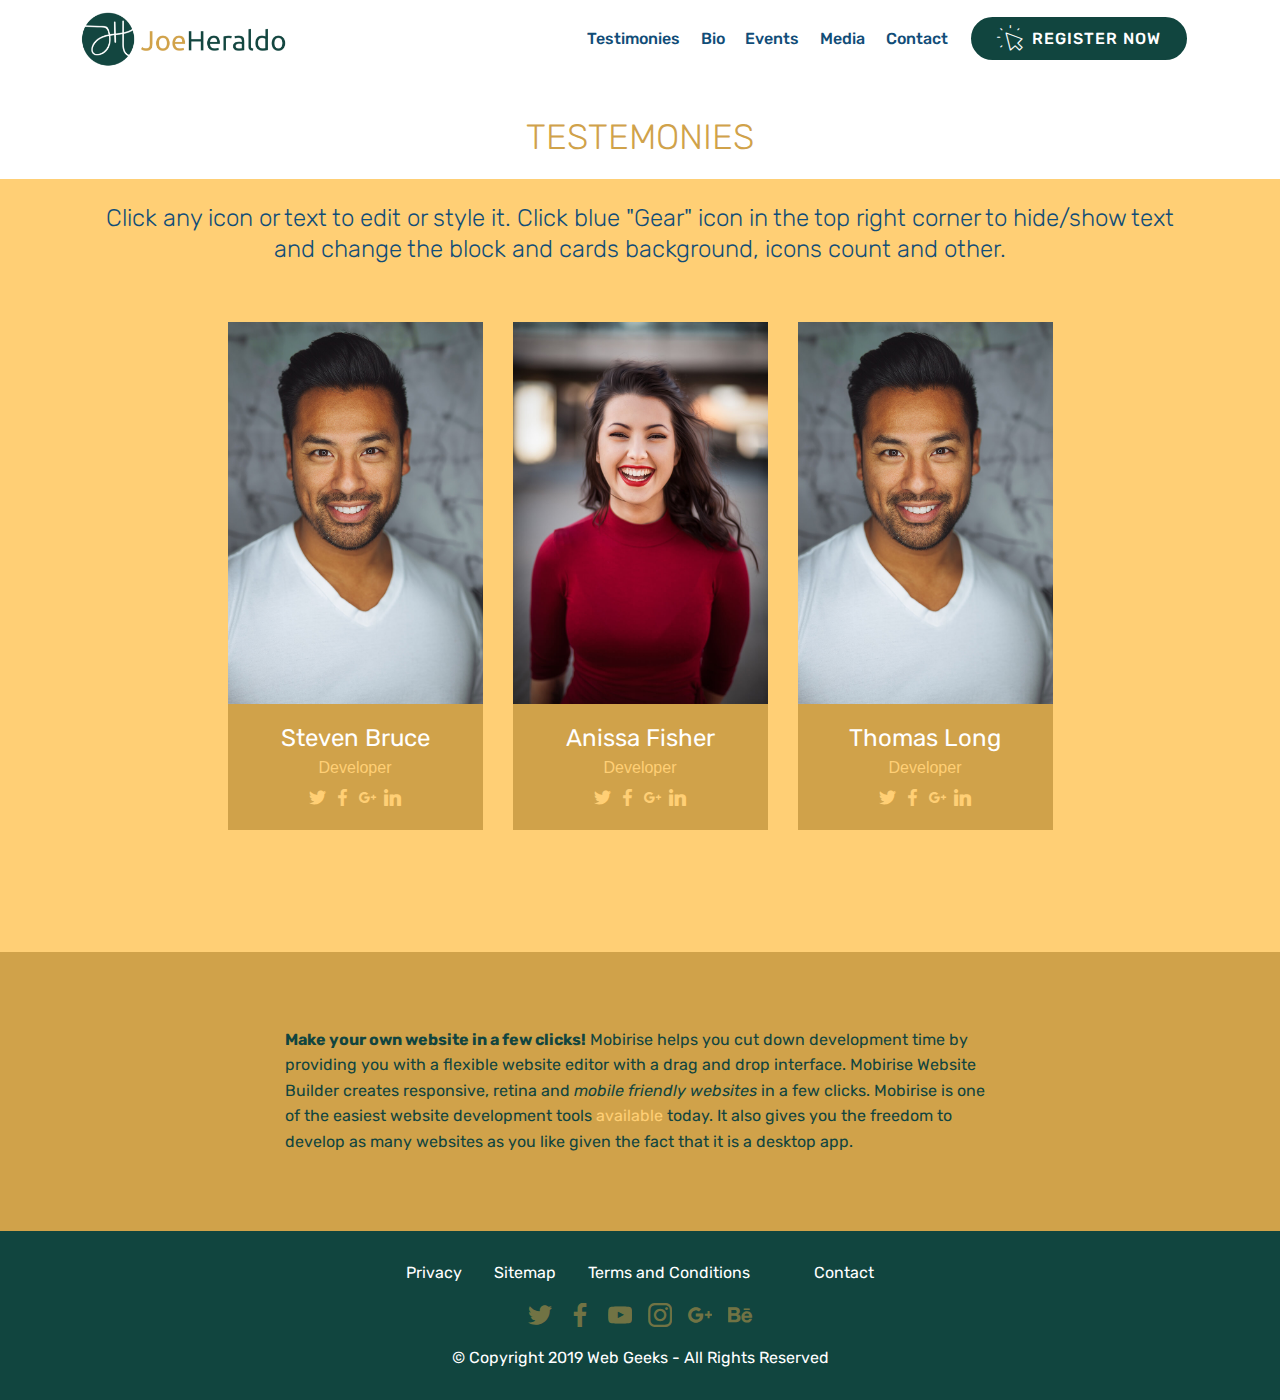
==== commit da6ad164: "create github pages" ====
--- a/page1.html
+++ b/page1.html
@@ -49,15 +49,15 @@
         </div>
         <div class="collapse navbar-collapse" id="navbarSupportedContent">
             <ul class="navbar-nav nav-dropdown" data-app-modern-menu="true"><li class="nav-item">
-                    <a class="nav-link link text-info display-4" href="https://mobirise.co">
-                        Testemonies</a>
+                    <a class="nav-link link text-info display-4" href="page1.html">
+                        Testimonies</a>
                 </li>
                 <li class="nav-item">
-                    <a class="nav-link link text-info display-4" href="https://mobirise.co">
+                    <a class="nav-link link text-info display-4" href="page3.html">
                         Bio</a>
-                </li><li class="nav-item"><a class="nav-link link text-info display-4" href="https://mobirise.co">
-                        Events</a></li><li class="nav-item"><a class="nav-link link text-info display-4" href="https://mobirise.co">
-                        Media</a></li><li class="nav-item"><a class="nav-link link text-info display-4" href="https://mobirise.co">
+                </li><li class="nav-item"><a class="nav-link link text-info display-4" href="page2.html">
+                        Events</a></li><li class="nav-item"><a class="nav-link link text-info display-4" href="page5.html">
+                        Media</a></li><li class="nav-item"><a class="nav-link link text-info display-4" href="page4.html">
                         Contact</a></li></ul>
             <div class="navbar-buttons mbr-section-btn"><a class="btn btn-sm btn-primary display-4" href="tel:+1-234-567-8901"><span class="mbri-cursor-click mbr-iconfont mbr-iconfont-btn"></span>
                     
@@ -66,7 +66,7 @@
     </nav>
 </section>
 
-<section class="engine"><a href="https://mobirise.info/y">html website templates</a></section><section class="mbr-section content4 cid-rBBCcxN4Pl" id="content4-13">
+<section class="engine"><a href="https://mobirise.info/b">how to create your own website</a></section><section class="mbr-section content4 cid-rBBCcxN4Pl" id="content4-13">
 
     
 
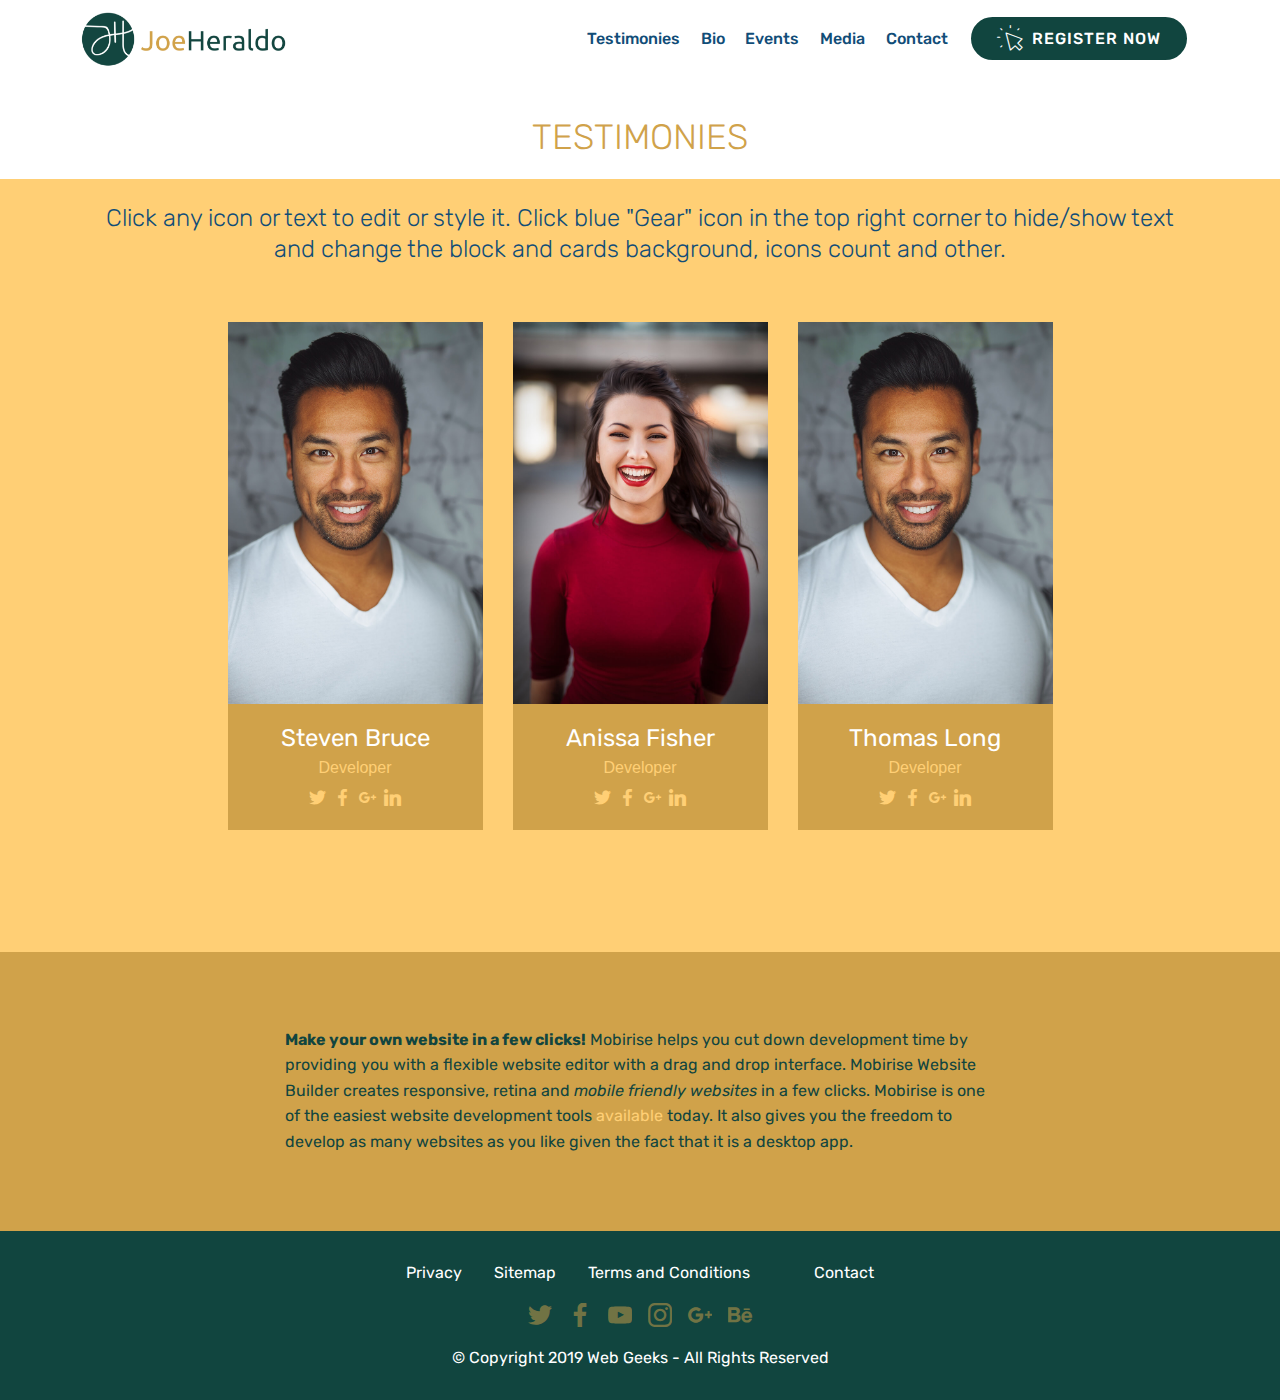
==== commit 9e050a2c: "create github pages" ====
--- a/page1.html
+++ b/page1.html
@@ -59,21 +59,21 @@
                         Events</a></li><li class="nav-item"><a class="nav-link link text-info display-4" href="page5.html">
                         Media</a></li><li class="nav-item"><a class="nav-link link text-info display-4" href="page4.html">
                         Contact</a></li></ul>
-            <div class="navbar-buttons mbr-section-btn"><a class="btn btn-sm btn-primary display-4" href="tel:+1-234-567-8901"><span class="mbri-cursor-click mbr-iconfont mbr-iconfont-btn"></span>
+            <div class="navbar-buttons mbr-section-btn"><a class="btn btn-sm btn-primary display-4" href="https://calendly.com/jheraldo"><span class="mbri-cursor-click mbr-iconfont mbr-iconfont-btn"></span>
                     
                     REGISTER NOW</a></div>
         </div>
     </nav>
 </section>
 
-<section class="engine"><a href="https://mobirise.info/b">how to create your own website</a></section><section class="mbr-section content4 cid-rBBCcxN4Pl" id="content4-13">
+<section class="engine"><a href="https://mobirise.info/p">site templates free download</a></section><section class="mbr-section content4 cid-rBBCcxN4Pl" id="content4-13">
 
     
 
     <div class="container">
         <div class="media-container-row">
             <div class="title col-12 col-md-8">
-                <h2 class="align-center pb-3 mbr-fonts-style display-2">TESTEMONIES</h2>
+                <h2 class="align-center pb-3 mbr-fonts-style display-2">TESTIMONIES</h2>
                 <h3 class="mbr-section-subtitle align-center mbr-light mbr-fonts-style display-5"></h3>
                 
             </div>
